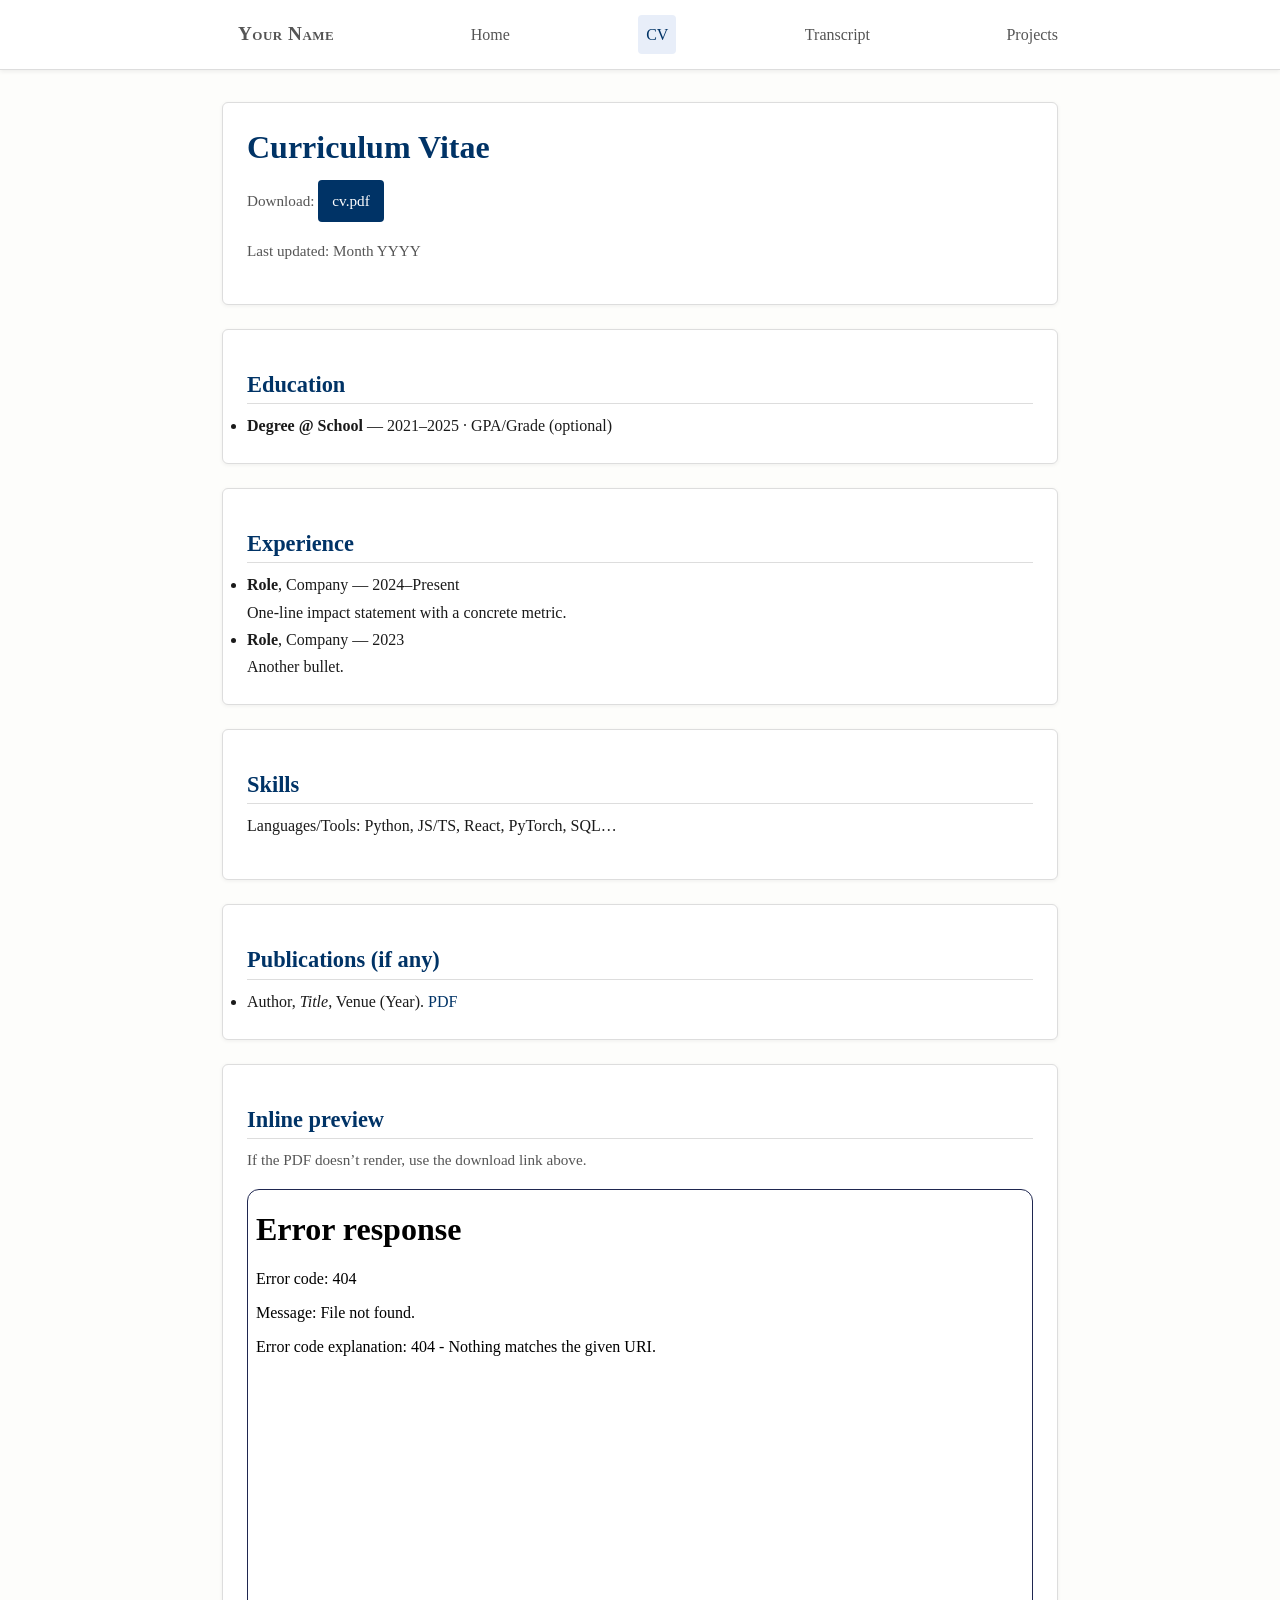
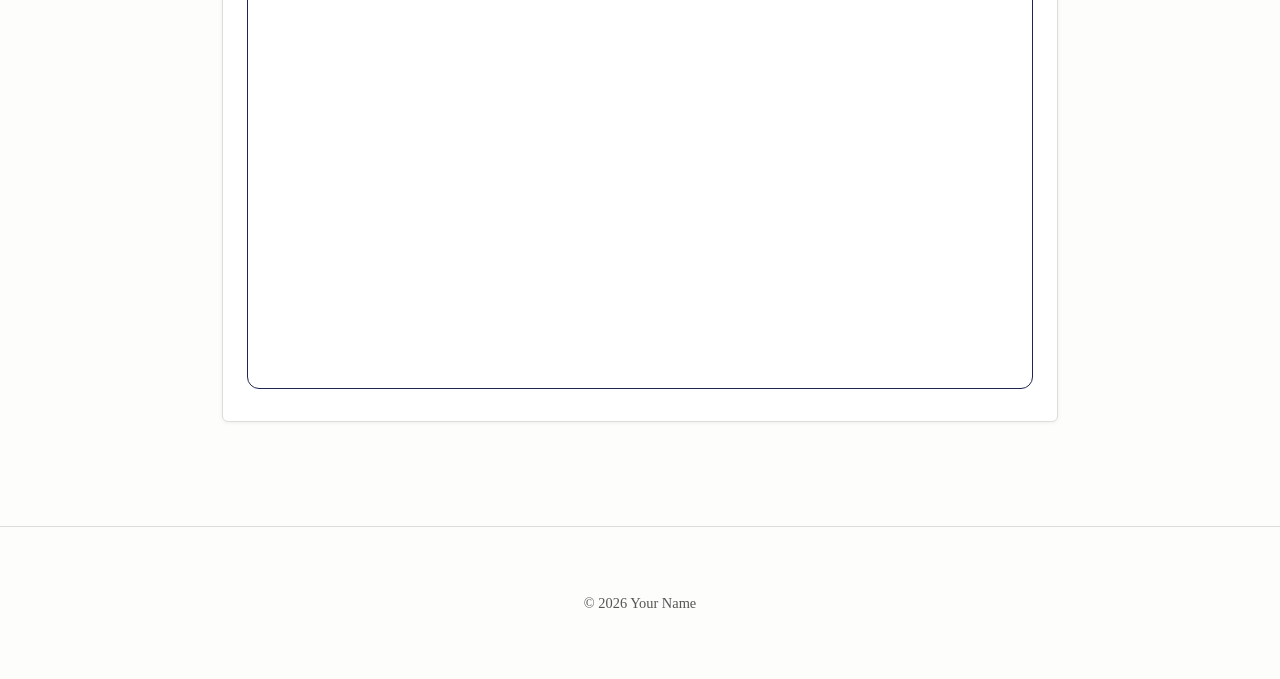
==== cv.html @ 26cc4f2d "Fixed the style." ====
<!doctype html>
<html lang="en">
<head>
  <meta charset="utf-8" />
  <meta name="viewport" content="width=device-width, initial-scale=1" />
  <title>Your Name — CV</title>
  <link rel="stylesheet" href="./assets/styles.css" />
</head>
<body>
  <!-- Shared navigation will be injected here -->
  <div id="nav"></div>
  <script>
    (async function loadNav(){
      const target = document.getElementById('nav');
      try {
        const res = await fetch('./assets/nav.html', { cache: 'no-store' });
        target.innerHTML = await res.text();
        const map = {
          "": "nav-home",
          "index.html": "nav-home",
          "cv.html": "nav-cv",
          "transcript.html": "nav-transcript",
          "projects.html": "nav-projects"
        };
        const path = location.pathname.split('/').pop();
        const id = map[path ?? ""] || "nav-cv";
        const el = document.getElementById(id);
        if (el) el.setAttribute("aria-current", "page");
      } catch(e) { console.error("Failed to load nav:", e); }
    })();
  </script>

  <main class="container">
    <div class="card">
      <h1>Curriculum Vitae</h1>
      <p class="meta">Download: <a class="btn" href="./docs/cv.pdf">cv.pdf</a></p>
      <p class="meta">Last updated: Month YYYY</p>
    </div>

    <div class="card">
      <h2>Education</h2>
      <ul class="list">
        <li><strong>Degree @ School</strong> — 2021–2025 · GPA/Grade (optional)</li>
      </ul>
    </div>

    <div class="card">
      <h2>Experience</h2>
      <ul class="list">
        <li><strong>Role</strong>, Company — 2024–Present<br/>One-line impact statement with a concrete metric.</li>
        <li><strong>Role</strong>, Company — 2023<br/>Another bullet.</li>
      </ul>
    </div>

    <div class="card">
      <h2>Skills</h2>
      <p>Languages/Tools: Python, JS/TS, React, PyTorch, SQL…</p>
    </div>

    <div class="card">
      <h2>Publications (if any)</h2>
      <ul class="list">
        <li>Author, <em>Title</em>, Venue (Year). <a href="#">PDF</a></li>
      </ul>
    </div>

    <div class="card">
      <h2>Inline preview</h2>
      <p class="meta">If the PDF doesn’t render, use the download link above.</p>
      <iframe title="CV PDF preview" src="./docs/cv.pdf" width="100%" height="800" style="border:1px solid #1f2750;border-radius:12px;"></iframe>
    </div>
  </main>

  <footer><div class="container">© <span id="y"></span> Your Name</div></footer>
  <script>document.getElementById('y').textContent = new Date().getFullYear();</script>
</body>
</html>
---- assets/styles.css ----
/* ===============================
   Academic Theme for Personal Site
   Clean, serif typography and subdued palette
   =============================== */

:root {
  --page-bg: #fdfdfb;
  --text: #1a1a1a;
  --muted: #555;
  --accent: #003366; /* Oxford blue */
  --accent-light: #e8eef9;
  --border: #ddd;
  --card-bg: #fff;
  --shadow: rgba(0, 0, 0, 0.06);
}

* {
  box-sizing: border-box;
  margin: 0;
  padding: 0;
}

html {
  scroll-behavior: smooth;
}

body {
  font-family: "Georgia", "Times New Roman", serif;
  line-height: 1.7;
  background: var(--page-bg);
  color: var(--text);
  margin: 0;
}

/* NAVIGATION */
.nav {
  background: #fff;
  border-bottom: 1px solid var(--border);
  box-shadow: 0 2px 4px var(--shadow);
  position: sticky;
  top: 0;
  z-index: 10;
}

.nav .inner {
  max-width: 900px;
  margin: auto;
  display: flex;
  align-items: center;
  justify-content: space-between;
  padding: 12px 24px;
}

.brand {
  font-weight: bold;
  font-size: 1.2rem;
  color: var(--accent);
  text-decoration: none;
  letter-spacing: 0.5px;
  font-variant: small-caps;
}

.nav a {
  color: var(--muted);
  text-decoration: none;
  margin-left: 16px;
  padding: 6px 8px;
  border-radius: 4px;
  transition: background 0.2s, color 0.2s;
}

.nav a:hover,
.nav a[aria-current="page"] {
  color: var(--accent);
  background: var(--accent-light);
}

/* CONTAINERS */
.container {
  max-width: 900px;
  margin: auto;
  padding: 2rem;
}

.hero {
  display: grid;
  grid-template-columns: 1.2fr 0.8fr;
  gap: 2rem;
  align-items: start;
}

@media (max-width: 800px) {
  .hero {
    grid-template-columns: 1fr;
  }
}

/* CARDS */
.card {
  background: var(--card-bg);
  border: 1px solid var(--border);
  border-radius: 6px;
  padding: 1.5rem;
  box-shadow: 0 1px 4px var(--shadow);
  margin-bottom: 1.5rem;
}

/* TYPOGRAPHY */
h1, h2, h3 {
  font-family: "Georgia", "Times New Roman", serif;
  color: var(--accent);
  line-height: 1.3;
}

h1 {
  font-size: 2rem;
  margin-bottom: 0.75rem;
}

h2 {
  font-size: 1.4rem;
  margin-bottom: 0.5rem;
  margin-top: 1rem;
  border-bottom: 1px solid var(--border);
  padding-bottom: 0.25rem;
}

p {
  margin-bottom: 1rem;
}

a {
  color: var(--accent);
  text-decoration: none;
}

a:hover {
  text-decoration: underline;
}

.meta {
  color: var(--muted);
  font-size: 0.95rem;
}

kbd {
  font: 0.85rem/1.4 monospace;
  background: #f5f5f5;
  border: 1px solid #ccc;
  border-radius: 4px;
  padding: 2px 4px;
}

/* GRID LAYOUTS */
.grid {
  display: grid;
  gap: 1.5rem;
}

.grid.cols-2 {
  grid-template-columns: repeat(2, 1fr);
}

.grid.cols-3 {
  grid-template-columns: repeat(3, 1fr);
}

@media (max-width: 800px) {
  .grid.cols-2,
  .grid.cols-3 {
    grid-template-columns: 1fr;
  }
}

/* IMAGE */
img.responsive {
  max-width: 100%;
  border-radius: 6px;
  border: 1px solid var(--border);
  display: block;
}

/* BUTTONS */
.btn {
  display: inline-block;
  background: var(--accent);
  color: #fff;
  padding: 8px 14px;
  border-radius: 4px;
  text-decoration: none;
  font-size: 0.95rem;
}

.btn:hover {
  background: #00264d;
}

/* FOOTER */
footer {
  text-align: center;
  color: var(--muted);
  font-size: 0.9rem;
  border-top: 1px solid var(--border);
  padding: 2rem 0;
  margin-top: 3rem;
}

/* TABLES for transcript pages */
table {
  border-collapse: collapse;
  width: 100%;
  margin-top: 1rem;
}

th, td {
  border: 1px solid var(--border);
  padding: 0.5rem 0.75rem;
  text-align: left;
}

th {
  background: var(--accent-light);
  color: var(--accent);
}

/* PRINT-FRIENDLY */
@media print {
  .nav, footer { display: none; }
  body { background: #fff; color: #000; }
  a::after { content: " (" attr(href) ")"; font-size: 0.8em; }
}
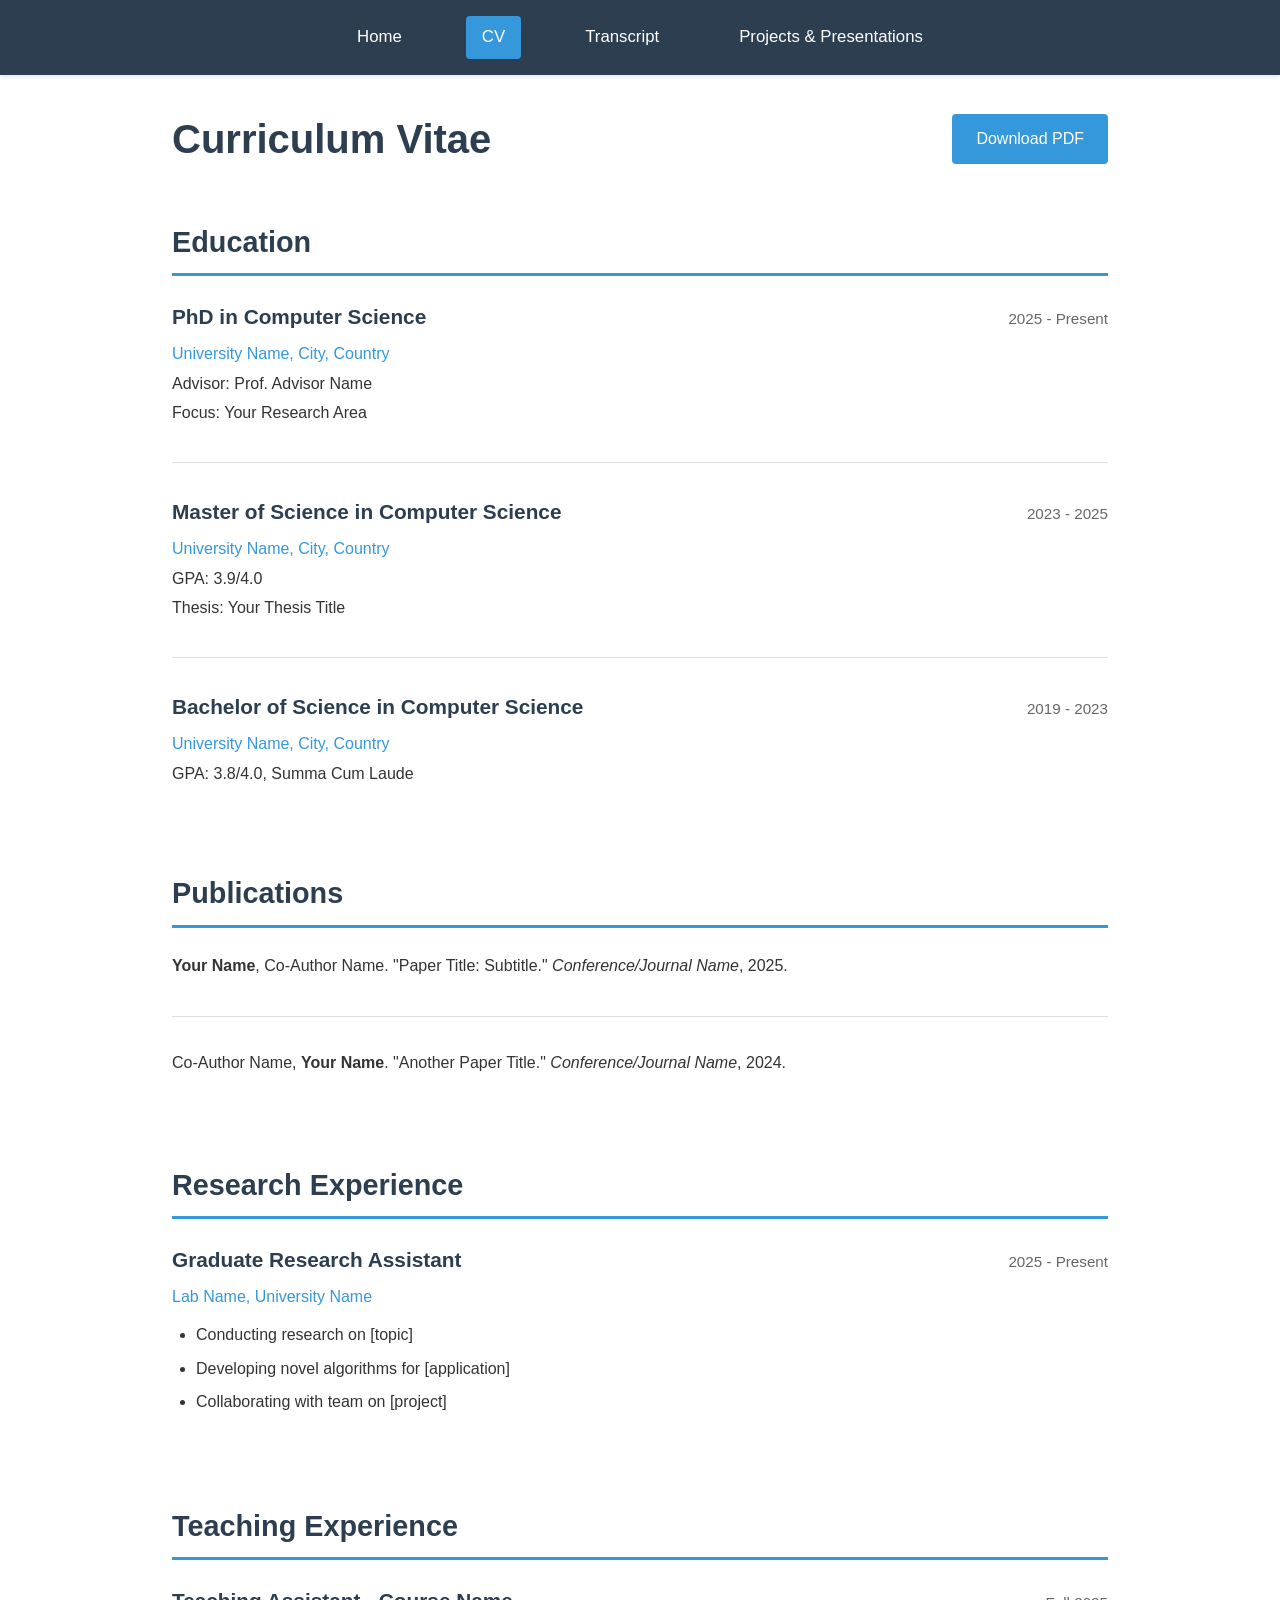
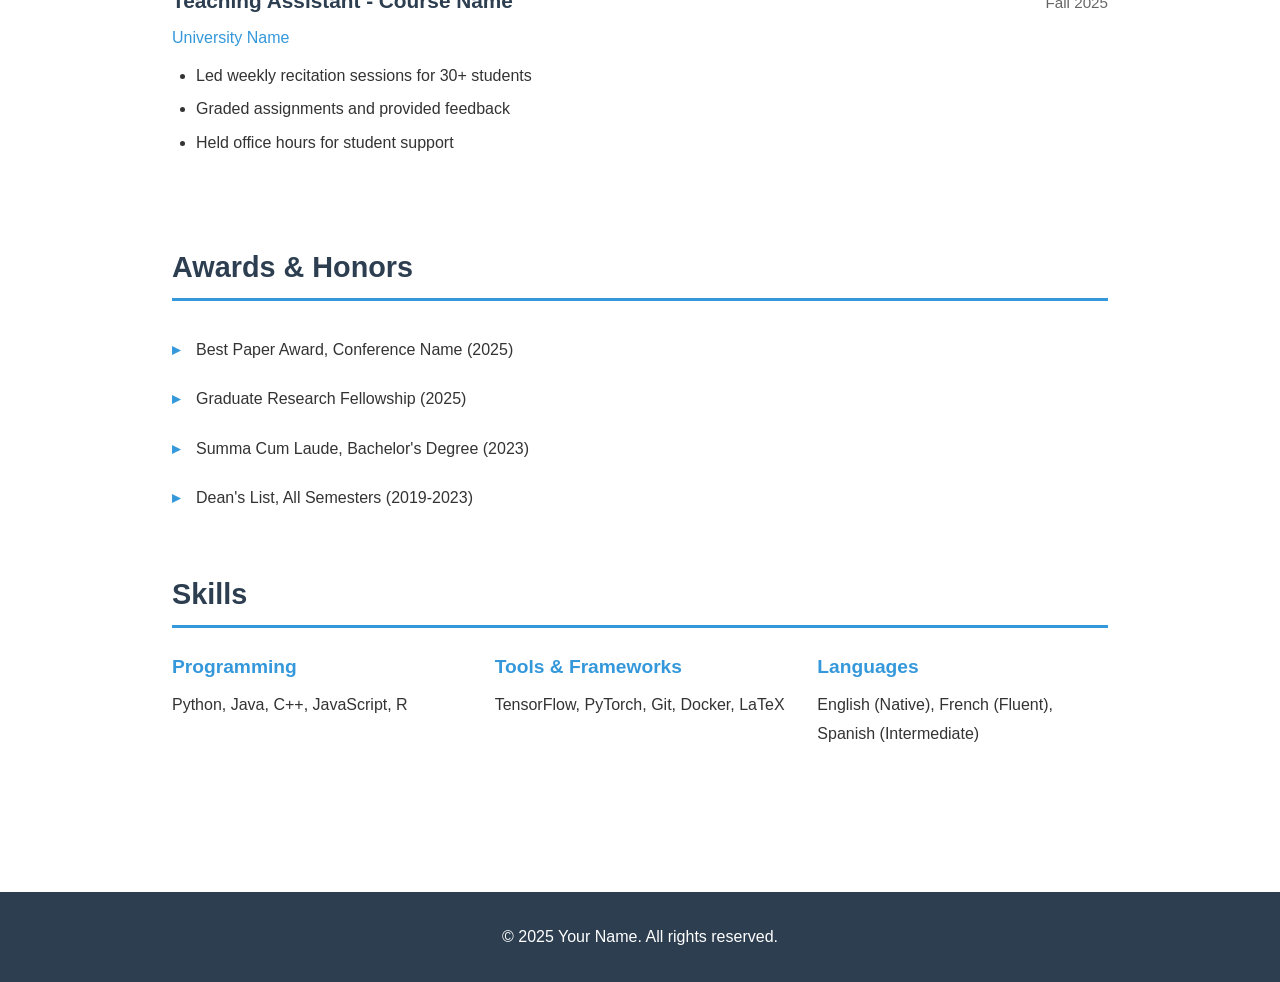
==== commit c71213ff: "Changed the project comepletely." ====
--- a/cv.html
+++ b/cv.html
@@ -1,77 +1,133 @@
-<!doctype html>
+<!DOCTYPE html>
 <html lang="en">
 <head>
-  <meta charset="utf-8" />
-  <meta name="viewport" content="width=device-width, initial-scale=1" />
-  <title>Your Name — CV</title>
-  <link rel="stylesheet" href="./assets/styles.css" />
+    <meta charset="UTF-8">
+    <meta name="viewport" content="width=device-width, initial-scale=1.0">
+    <title>CV - Your Name</title>
+    <link rel="stylesheet" href="assets/styles.css">
 </head>
 <body>
-  <!-- Shared navigation will be injected here -->
-  <div id="nav"></div>
-  <script>
-    (async function loadNav(){
-      const target = document.getElementById('nav');
-      try {
-        const res = await fetch('./assets/nav.html', { cache: 'no-store' });
-        target.innerHTML = await res.text();
-        const map = {
-          "": "nav-home",
-          "index.html": "nav-home",
-          "cv.html": "nav-cv",
-          "transcript.html": "nav-transcript",
-          "projects.html": "nav-projects"
-        };
-        const path = location.pathname.split('/').pop();
-        const id = map[path ?? ""] || "nav-cv";
-        const el = document.getElementById(id);
-        if (el) el.setAttribute("aria-current", "page");
-      } catch(e) { console.error("Failed to load nav:", e); }
-    })();
-  </script>
+    <div id="nav-placeholder"></div>
+    
+    <main class="container">
+        <div class="page-header">
+            <h1>Curriculum Vitae</h1>
+            <a href="docs/cv.pdf" class="download-btn" download>Download PDF</a>
+        </div>
 
-  <main class="container">
-    <div class="card">
-      <h1>Curriculum Vitae</h1>
-      <p class="meta">Download: <a class="btn" href="./docs/cv.pdf">cv.pdf</a></p>
-      <p class="meta">Last updated: Month YYYY</p>
-    </div>
+        <section class="cv-section">
+            <h2>Education</h2>
+            <div class="cv-item">
+                <div class="cv-header">
+                    <h3>PhD in Computer Science</h3>
+                    <span class="date">2025 - Present</span>
+                </div>
+                <p class="institution">University Name, City, Country</p>
+                <p>Advisor: Prof. Advisor Name</p>
+                <p>Focus: Your Research Area</p>
+            </div>
+            
+            <div class="cv-item">
+                <div class="cv-header">
+                    <h3>Master of Science in Computer Science</h3>
+                    <span class="date">2023 - 2025</span>
+                </div>
+                <p class="institution">University Name, City, Country</p>
+                <p>GPA: 3.9/4.0</p>
+                <p>Thesis: Your Thesis Title</p>
+            </div>
 
-    <div class="card">
-      <h2>Education</h2>
-      <ul class="list">
-        <li><strong>Degree @ School</strong> — 2021–2025 · GPA/Grade (optional)</li>
-      </ul>
-    </div>
+            <div class="cv-item">
+                <div class="cv-header">
+                    <h3>Bachelor of Science in Computer Science</h3>
+                    <span class="date">2019 - 2023</span>
+                </div>
+                <p class="institution">University Name, City, Country</p>
+                <p>GPA: 3.8/4.0, Summa Cum Laude</p>
+            </div>
+        </section>
 
-    <div class="card">
-      <h2>Experience</h2>
-      <ul class="list">
-        <li><strong>Role</strong>, Company — 2024–Present<br/>One-line impact statement with a concrete metric.</li>
-        <li><strong>Role</strong>, Company — 2023<br/>Another bullet.</li>
-      </ul>
-    </div>
+        <section class="cv-section">
+            <h2>Publications</h2>
+            <div class="cv-item">
+                <p class="publication">
+                    <strong>Your Name</strong>, Co-Author Name. "Paper Title: Subtitle." 
+                    <em>Conference/Journal Name</em>, 2025.
+                </p>
+            </div>
+            <div class="cv-item">
+                <p class="publication">
+                    Co-Author Name, <strong>Your Name</strong>. "Another Paper Title." 
+                    <em>Conference/Journal Name</em>, 2024.
+                </p>
+            </div>
+        </section>
 
-    <div class="card">
-      <h2>Skills</h2>
-      <p>Languages/Tools: Python, JS/TS, React, PyTorch, SQL…</p>
-    </div>
+        <section class="cv-section">
+            <h2>Research Experience</h2>
+            <div class="cv-item">
+                <div class="cv-header">
+                    <h3>Graduate Research Assistant</h3>
+                    <span class="date">2025 - Present</span>
+                </div>
+                <p class="institution">Lab Name, University Name</p>
+                <ul>
+                    <li>Conducting research on [topic]</li>
+                    <li>Developing novel algorithms for [application]</li>
+                    <li>Collaborating with team on [project]</li>
+                </ul>
+            </div>
+        </section>
 
-    <div class="card">
-      <h2>Publications (if any)</h2>
-      <ul class="list">
-        <li>Author, <em>Title</em>, Venue (Year). <a href="#">PDF</a></li>
-      </ul>
-    </div>
+        <section class="cv-section">
+            <h2>Teaching Experience</h2>
+            <div class="cv-item">
+                <div class="cv-header">
+                    <h3>Teaching Assistant - Course Name</h3>
+                    <span class="date">Fall 2025</span>
+                </div>
+                <p class="institution">University Name</p>
+                <ul>
+                    <li>Led weekly recitation sessions for 30+ students</li>
+                    <li>Graded assignments and provided feedback</li>
+                    <li>Held office hours for student support</li>
+                </ul>
+            </div>
+        </section>
 
-    <div class="card">
-      <h2>Inline preview</h2>
-      <p class="meta">If the PDF doesn’t render, use the download link above.</p>
-      <iframe title="CV PDF preview" src="./docs/cv.pdf" width="100%" height="800" style="border:1px solid #1f2750;border-radius:12px;"></iframe>
-    </div>
-  </main>
+        <section class="cv-section">
+            <h2>Awards & Honors</h2>
+            <ul class="cv-list">
+                <li>Best Paper Award, Conference Name (2025)</li>
+                <li>Graduate Research Fellowship (2025)</li>
+                <li>Summa Cum Laude, Bachelor's Degree (2023)</li>
+                <li>Dean's List, All Semesters (2019-2023)</li>
+            </ul>
+        </section>
 
-  <footer><div class="container">© <span id="y"></span> Your Name</div></footer>
-  <script>document.getElementById('y').textContent = new Date().getFullYear();</script>
+        <section class="cv-section">
+            <h2>Skills</h2>
+            <div class="skills-grid">
+                <div>
+                    <h3>Programming</h3>
+                    <p>Python, Java, C++, JavaScript, R</p>
+                </div>
+                <div>
+                    <h3>Tools & Frameworks</h3>
+                    <p>TensorFlow, PyTorch, Git, Docker, LaTeX</p>
+                </div>
+                <div>
+                    <h3>Languages</h3>
+                    <p>English (Native), French (Fluent), Spanish (Intermediate)</p>
+                </div>
+            </div>
+        </section>
+    </main>
+
+    <footer>
+        <p>&copy; 2025 Your Name. All rights reserved.</p>
+    </footer>
+
+    <script src="assets/nav.js"></script>
 </body>
-</html>
+</html>
--- a/assets/styles.css
+++ b/assets/styles.css
@@ -1,231 +1,562 @@
-/* ===============================
-   Academic Theme for Personal Site
-   Clean, serif typography and subdued palette
-   =============================== */
+/* Reset and Base Styles */
+* {
+    margin: 0;
+    padding: 0;
+    box-sizing: border-box;
+}
 
 :root {
-  --page-bg: #fdfdfb;
-  --text: #1a1a1a;
-  --muted: #555;
-  --accent: #003366; /* Oxford blue */
-  --accent-light: #e8eef9;
-  --border: #ddd;
-  --card-bg: #fff;
-  --shadow: rgba(0, 0, 0, 0.06);
-}
-
-* {
-  box-sizing: border-box;
-  margin: 0;
-  padding: 0;
-}
-
-html {
-  scroll-behavior: smooth;
+    --primary-color: #2c3e50;
+    --secondary-color: #3498db;
+    --accent-color: #e74c3c;
+    --text-color: #333;
+    --light-gray: #f8f9fa;
+    --border-color: #ddd;
+    --shadow: 0 2px 4px rgba(0, 0, 0, 0.1);
 }
 
 body {
-  font-family: "Georgia", "Times New Roman", serif;
-  line-height: 1.7;
-  background: var(--page-bg);
-  color: var(--text);
-  margin: 0;
-}
-
-/* NAVIGATION */
-.nav {
-  background: #fff;
-  border-bottom: 1px solid var(--border);
-  box-shadow: 0 2px 4px var(--shadow);
-  position: sticky;
-  top: 0;
-  z-index: 10;
-}
-
-.nav .inner {
-  max-width: 900px;
-  margin: auto;
-  display: flex;
-  align-items: center;
-  justify-content: space-between;
-  padding: 12px 24px;
-}
-
-.brand {
-  font-weight: bold;
-  font-size: 1.2rem;
-  color: var(--accent);
-  text-decoration: none;
-  letter-spacing: 0.5px;
-  font-variant: small-caps;
-}
-
-.nav a {
-  color: var(--muted);
-  text-decoration: none;
-  margin-left: 16px;
-  padding: 6px 8px;
-  border-radius: 4px;
-  transition: background 0.2s, color 0.2s;
-}
-
-.nav a:hover,
-.nav a[aria-current="page"] {
-  color: var(--accent);
-  background: var(--accent-light);
-}
-
-/* CONTAINERS */
+    font-family: 'Segoe UI', Tahoma, Geneva, Verdana, sans-serif;
+    line-height: 1.6;
+    color: var(--text-color);
+    background-color: #fff;
+}
+
+/* Navigation */
+nav {
+    background-color: var(--primary-color);
+    padding: 1rem 0;
+    box-shadow: var(--shadow);
+    position: sticky;
+    top: 0;
+    z-index: 1000;
+}
+
+nav ul {
+    list-style: none;
+    display: flex;
+    justify-content: center;
+    flex-wrap: wrap;
+    max-width: 1200px;
+    margin: 0 auto;
+    padding: 0 2rem;
+}
+
+nav ul li {
+    margin: 0 1.5rem;
+}
+
+nav ul li a {
+    color: white;
+    text-decoration: none;
+    font-weight: 500;
+    font-size: 1.05rem;
+    padding: 0.5rem 1rem;
+    display: block;
+    transition: background-color 0.3s, color 0.3s;
+    border-radius: 4px;
+}
+
+nav ul li a:hover,
+nav ul li a.active {
+    background-color: var(--secondary-color);
+}
+
+/* Container */
 .container {
-  max-width: 900px;
-  margin: auto;
-  padding: 2rem;
-}
-
+    max-width: 1000px;
+    margin: 0 auto;
+    padding: 2rem;
+}
+
+/* Homepage Styles */
 .hero {
-  display: grid;
-  grid-template-columns: 1.2fr 0.8fr;
-  gap: 2rem;
-  align-items: start;
-}
-
-@media (max-width: 800px) {
-  .hero {
-    grid-template-columns: 1fr;
-  }
-}
-
-/* CARDS */
-.card {
-  background: var(--card-bg);
-  border: 1px solid var(--border);
-  border-radius: 6px;
-  padding: 1.5rem;
-  box-shadow: 0 1px 4px var(--shadow);
-  margin-bottom: 1.5rem;
-}
-
-/* TYPOGRAPHY */
-h1, h2, h3 {
-  font-family: "Georgia", "Times New Roman", serif;
-  color: var(--accent);
-  line-height: 1.3;
-}
-
-h1 {
-  font-size: 2rem;
-  margin-bottom: 0.75rem;
-}
-
-h2 {
-  font-size: 1.4rem;
-  margin-bottom: 0.5rem;
-  margin-top: 1rem;
-  border-bottom: 1px solid var(--border);
-  padding-bottom: 0.25rem;
-}
-
-p {
-  margin-bottom: 1rem;
-}
-
-a {
-  color: var(--accent);
-  text-decoration: none;
-}
-
-a:hover {
-  text-decoration: underline;
-}
-
-.meta {
-  color: var(--muted);
-  font-size: 0.95rem;
-}
-
-kbd {
-  font: 0.85rem/1.4 monospace;
-  background: #f5f5f5;
-  border: 1px solid #ccc;
-  border-radius: 4px;
-  padding: 2px 4px;
-}
-
-/* GRID LAYOUTS */
-.grid {
-  display: grid;
-  gap: 1.5rem;
-}
-
-.grid.cols-2 {
-  grid-template-columns: repeat(2, 1fr);
-}
-
-.grid.cols-3 {
-  grid-template-columns: repeat(3, 1fr);
-}
-
-@media (max-width: 800px) {
-  .grid.cols-2,
-  .grid.cols-3 {
-    grid-template-columns: 1fr;
-  }
-}
-
-/* IMAGE */
-img.responsive {
-  max-width: 100%;
-  border-radius: 6px;
-  border: 1px solid var(--border);
-  display: block;
-}
-
-/* BUTTONS */
-.btn {
-  display: inline-block;
-  background: var(--accent);
-  color: #fff;
-  padding: 8px 14px;
-  border-radius: 4px;
-  text-decoration: none;
-  font-size: 0.95rem;
-}
-
-.btn:hover {
-  background: #00264d;
-}
-
-/* FOOTER */
+    margin: 2rem 0 3rem 0;
+}
+
+.profile-section {
+    display: flex;
+    gap: 3rem;
+    align-items: center;
+    flex-wrap: wrap;
+}
+
+.profile-photo {
+    width: 250px;
+    height: 250px;
+    border-radius: 50%;
+    object-fit: cover;
+    box-shadow: 0 4px 8px rgba(0, 0, 0, 0.15);
+}
+
+.intro h1 {
+    color: var(--primary-color);
+    font-size: 2.5rem;
+    margin-bottom: 0.5rem;
+}
+
+.title {
+    font-size: 1.3rem;
+    color: var(--secondary-color);
+    margin-bottom: 0.25rem;
+}
+
+.affiliation {
+    font-size: 1.1rem;
+    color: #666;
+    margin-bottom: 1rem;
+}
+
+.contact {
+    margin-top: 1rem;
+}
+
+.contact p {
+    margin: 0.5rem 0;
+}
+
+.contact a {
+    color: var(--secondary-color);
+    text-decoration: none;
+    font-weight: 500;
+    transition: color 0.3s;
+}
+
+.contact a:hover {
+    color: var(--accent-color);
+    text-decoration: underline;
+}
+
+/* Sections */
+section {
+    margin: 3rem 0;
+}
+
+section h2 {
+    color: var(--primary-color);
+    font-size: 1.8rem;
+    margin-bottom: 1rem;
+    padding-bottom: 0.5rem;
+    border-bottom: 3px solid var(--secondary-color);
+}
+
+.about p,
+.research-interests ul,
+.news-list {
+    font-size: 1.05rem;
+    line-height: 1.8;
+}
+
+.about p {
+    margin-bottom: 1rem;
+}
+
+.research-interests ul {
+    list-style: none;
+    display: grid;
+    grid-template-columns: repeat(auto-fit, minmax(250px, 1fr));
+    gap: 1rem;
+    margin-top: 1rem;
+}
+
+.research-interests ul li {
+    padding: 1rem;
+    background-color: var(--light-gray);
+    border-left: 4px solid var(--secondary-color);
+    border-radius: 4px;
+}
+
+.news-list {
+    list-style: none;
+}
+
+.news-list li {
+    padding: 0.75rem 0;
+    border-bottom: 1px solid var(--border-color);
+}
+
+.news-list li:last-child {
+    border-bottom: none;
+}
+
+/* CV Page Styles */
+.page-header {
+    display: flex;
+    justify-content: space-between;
+    align-items: center;
+    margin-bottom: 2rem;
+    flex-wrap: wrap;
+    gap: 1rem;
+}
+
+.page-header h1 {
+    color: var(--primary-color);
+    font-size: 2.5rem;
+}
+
+.download-btn {
+    display: inline-block;
+    padding: 0.75rem 1.5rem;
+    background-color: var(--secondary-color);
+    color: white;
+    text-decoration: none;
+    border-radius: 4px;
+    font-weight: 500;
+    transition: background-color 0.3s;
+}
+
+.download-btn:hover {
+    background-color: var(--primary-color);
+}
+
+.cv-section {
+    margin: 3rem 0;
+}
+
+.cv-section h2 {
+    color: var(--primary-color);
+    font-size: 1.8rem;
+    margin-bottom: 1.5rem;
+    padding-bottom: 0.5rem;
+    border-bottom: 3px solid var(--secondary-color);
+}
+
+.cv-item {
+    margin-bottom: 2rem;
+    padding-bottom: 2rem;
+    border-bottom: 1px solid var(--border-color);
+}
+
+.cv-item:last-child {
+    border-bottom: none;
+}
+
+.cv-header {
+    display: flex;
+    justify-content: space-between;
+    align-items: baseline;
+    margin-bottom: 0.5rem;
+    flex-wrap: wrap;
+    gap: 0.5rem;
+}
+
+.cv-item h3 {
+    color: var(--primary-color);
+    font-size: 1.3rem;
+}
+
+.date {
+    color: #666;
+    font-weight: 500;
+    font-size: 0.95rem;
+}
+
+.institution {
+    color: var(--secondary-color);
+    font-weight: 500;
+    margin-bottom: 0.5rem;
+}
+
+.cv-item p {
+    margin: 0.25rem 0;
+}
+
+.cv-item ul {
+    margin: 0.75rem 0 0 1.5rem;
+}
+
+.cv-item li {
+    margin: 0.5rem 0;
+}
+
+.publication {
+    line-height: 1.8;
+}
+
+.cv-list {
+    list-style: none;
+}
+
+.cv-list li {
+    padding: 0.75rem 0;
+    padding-left: 1.5rem;
+    position: relative;
+}
+
+.cv-list li::before {
+    content: "▸";
+    position: absolute;
+    left: 0;
+    color: var(--secondary-color);
+    font-weight: bold;
+}
+
+.skills-grid {
+    display: grid;
+    grid-template-columns: repeat(auto-fit, minmax(250px, 1fr));
+    gap: 2rem;
+    margin-top: 1.5rem;
+}
+
+.skills-grid h3 {
+    color: var(--secondary-color);
+    font-size: 1.2rem;
+    margin-bottom: 0.5rem;
+}
+
+.skills-grid p {
+    line-height: 1.8;
+}
+
+/* Transcript Page Styles */
+.transcript-section {
+    margin: 3rem 0;
+}
+
+.transcript-section h2 {
+    color: var(--primary-color);
+    font-size: 1.8rem;
+    margin-bottom: 1rem;
+    padding-bottom: 0.5rem;
+    border-bottom: 3px solid var(--secondary-color);
+}
+
+.degree-info {
+    font-size: 1.1rem;
+    color: #666;
+    margin-bottom: 2rem;
+    padding: 1rem;
+    background-color: var(--light-gray);
+    border-radius: 4px;
+}
+
+.semester {
+    margin: 2rem 0;
+}
+
+.semester h3 {
+    color: var(--primary-color);
+    font-size: 1.3rem;
+    margin-bottom: 1rem;
+}
+
+.transcript-table {
+    width: 100%;
+    border-collapse: collapse;
+    margin: 1rem 0;
+    box-shadow: var(--shadow);
+    background-color: white;
+}
+
+.transcript-table thead {
+    background-color: var(--primary-color);
+    color: white;
+}
+
+.transcript-table th,
+.transcript-table td {
+    padding: 1rem;
+    text-align: left;
+    border-bottom: 1px solid var(--border-color);
+}
+
+.transcript-table th {
+    font-weight: 600;
+}
+
+.transcript-table tbody tr:hover {
+    background-color: var(--light-gray);
+}
+
+.semester-gpa {
+    margin-top: 0.5rem;
+    text-align: right;
+    color: var(--secondary-color);
+}
+
+.note {
+    color: #666;
+    font-size: 0.95rem;
+    margin-top: 0.5rem;
+}
+
+/* Projects Page Styles */
+.projects-section,
+.presentations-section,
+.collaborations-section {
+    margin: 3rem 0;
+}
+
+.projects-section h2,
+.presentations-section h2,
+.collaborations-section h2 {
+    color: var(--primary-color);
+    font-size: 1.8rem;
+    margin-bottom: 1.5rem;
+    padding-bottom: 0.5rem;
+    border-bottom: 3px solid var(--secondary-color);
+}
+
+.project-card,
+.presentation-card {
+    background-color: white;
+    border: 1px solid var(--border-color);
+    border-radius: 8px;
+    padding: 2rem;
+    margin-bottom: 2rem;
+    box-shadow: var(--shadow);
+    transition: box-shadow 0.3s, transform 0.3s;
+}
+
+.project-card:hover,
+.presentation-card:hover {
+    box-shadow: 0 4px 12px rgba(0, 0, 0, 0.15);
+    transform: translateY(-2px);
+}
+
+.project-card h3,
+.presentation-card h3 {
+    color: var(--primary-color);
+    font-size: 1.4rem;
+    margin-bottom: 0.75rem;
+}
+
+.project-meta,
+.presentation-meta {
+    color: #666;
+    font-size: 0.95rem;
+    margin-bottom: 1rem;
+}
+
+.project-description,
+.presentation-description {
+    line-height: 1.8;
+    margin-bottom: 1.5rem;
+}
+
+.project-tags {
+    display: flex;
+    flex-wrap: wrap;
+    gap: 0.5rem;
+    margin-bottom: 1rem;
+}
+
+.tag {
+    display: inline-block;
+    padding: 0.4rem 0.8rem;
+    background-color: var(--light-gray);
+    color: var(--primary-color);
+    border-radius: 20px;
+    font-size: 0.85rem;
+    font-weight: 500;
+}
+
+.project-links,
+.presentation-links {
+    display: flex;
+    gap: 1rem;
+    flex-wrap: wrap;
+}
+
+.project-links a,
+.presentation-links a {
+    color: var(--secondary-color);
+    text-decoration: none;
+    font-weight: 500;
+    padding: 0.5rem 1rem;
+    border: 2px solid var(--secondary-color);
+    border-radius: 4px;
+    transition: background-color 0.3s, color 0.3s;
+}
+
+.project-links a:hover,
+.presentation-links a:hover {
+    background-color: var(--secondary-color);
+    color: white;
+}
+
+.collaborations-section p {
+    font-size: 1.05rem;
+    line-height: 1.8;
+}
+
+/* Footer */
 footer {
-  text-align: center;
-  color: var(--muted);
-  font-size: 0.9rem;
-  border-top: 1px solid var(--border);
-  padding: 2rem 0;
-  margin-top: 3rem;
-}
-
-/* TABLES for transcript pages */
-table {
-  border-collapse: collapse;
-  width: 100%;
-  margin-top: 1rem;
-}
-
-th, td {
-  border: 1px solid var(--border);
-  padding: 0.5rem 0.75rem;
-  text-align: left;
-}
-
-th {
-  background: var(--accent-light);
-  color: var(--accent);
-}
-
-/* PRINT-FRIENDLY */
-@media print {
-  .nav, footer { display: none; }
-  body { background: #fff; color: #000; }
-  a::after { content: " (" attr(href) ")"; font-size: 0.8em; }
-}
+    background-color: var(--primary-color);
+    color: white;
+    text-align: center;
+    padding: 2rem;
+    margin-top: 4rem;
+}
+
+/* Responsive Design */
+@media (max-width: 768px) {
+    .container {
+        padding: 1rem;
+    }
+
+    .profile-section {
+        flex-direction: column;
+        text-align: center;
+        gap: 2rem;
+    }
+
+    .profile-photo {
+        width: 200px;
+        height: 200px;
+    }
+
+    .intro h1 {
+        font-size: 2rem;
+    }
+
+    nav ul {
+        flex-direction: column;
+        align-items: center;
+    }
+
+    nav ul li {
+        margin: 0.5rem 0;
+    }
+
+    .page-header {
+        flex-direction: column;
+        align-items: flex-start;
+    }
+
+    .transcript-table {
+        font-size: 0.9rem;
+    }
+
+    .transcript-table th,
+    .transcript-table td {
+        padding: 0.75rem 0.5rem;
+    }
+
+    .skills-grid {
+        grid-template-columns: 1fr;
+    }
+}
+
+@media (max-width: 480px) {
+    .intro h1 {
+        font-size: 1.75rem;
+    }
+
+    .title {
+        font-size: 1.1rem;
+    }
+
+    section h2 {
+        font-size: 1.5rem;
+    }
+
+    .transcript-table {
+        font-size: 0.8rem;
+    }
+
+    .transcript-table th,
+    .transcript-table td {
+        padding: 0.5rem 0.25rem;
+    }
+}
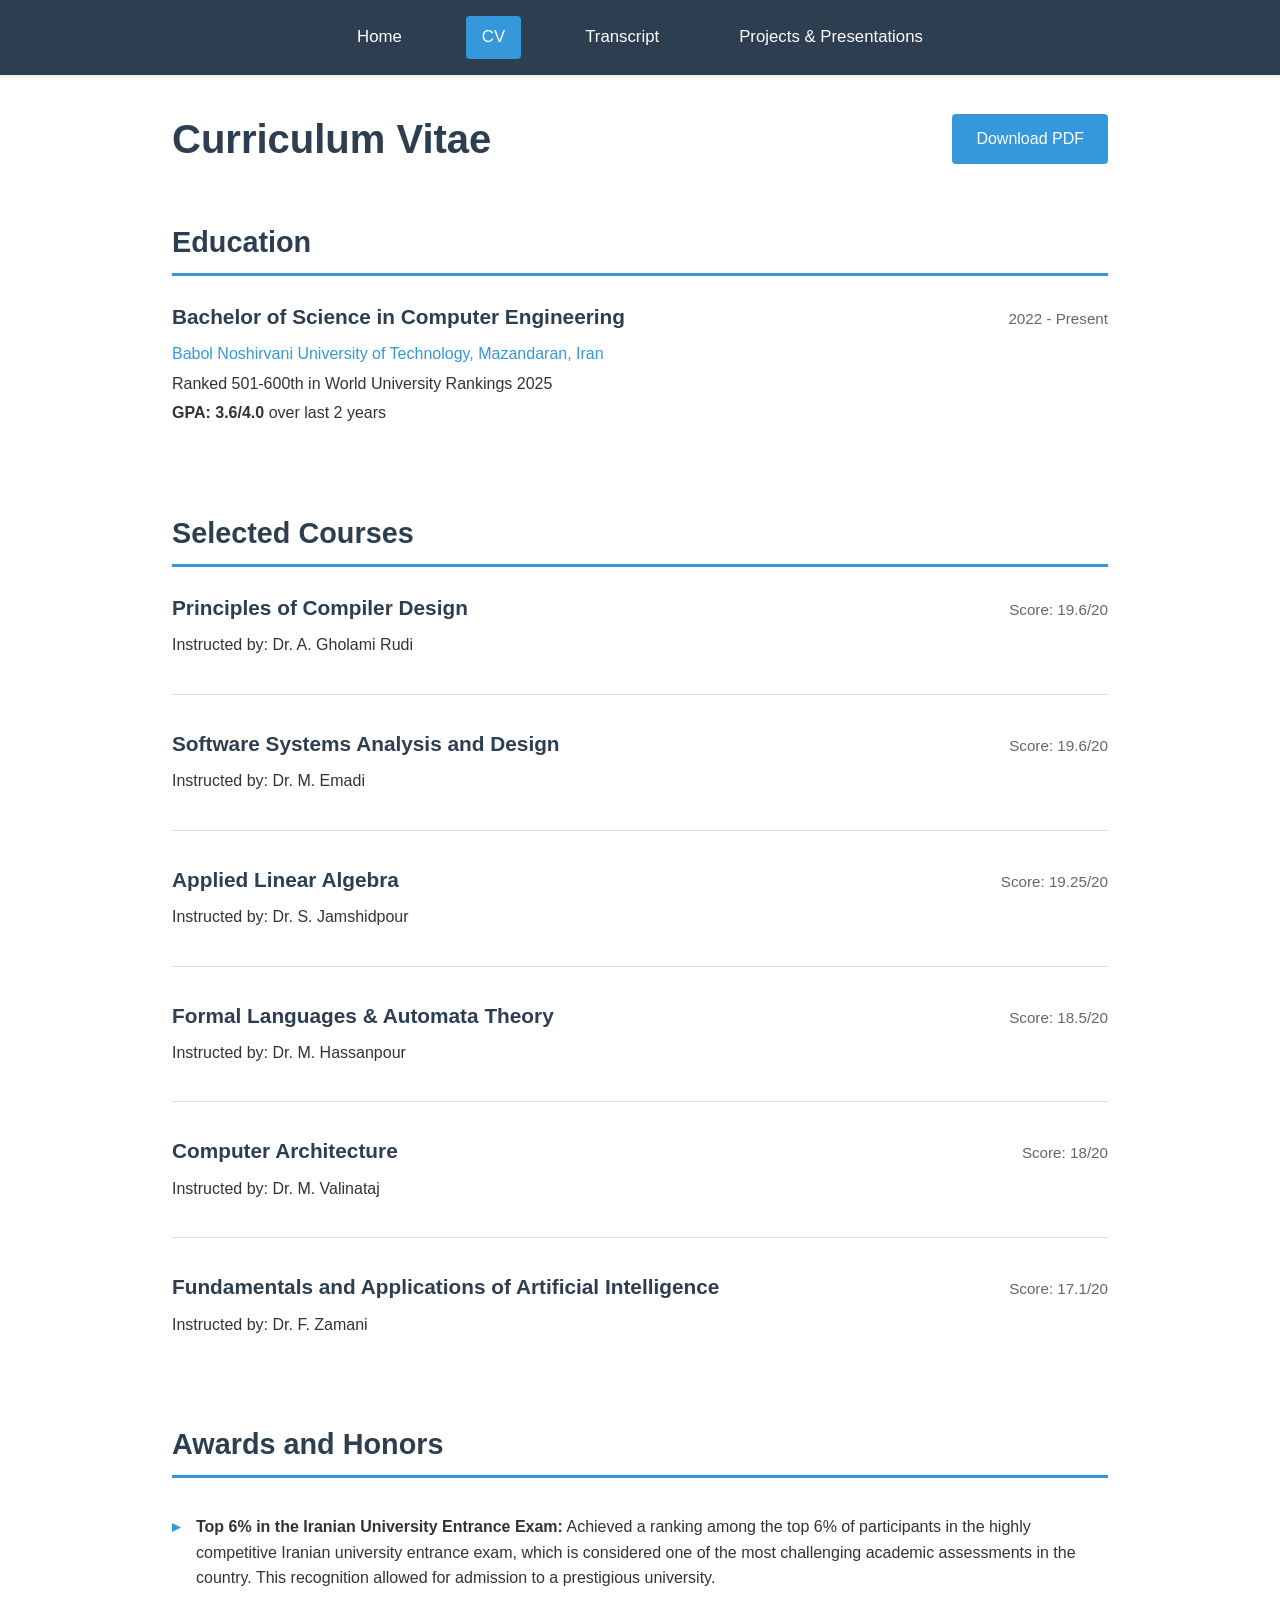
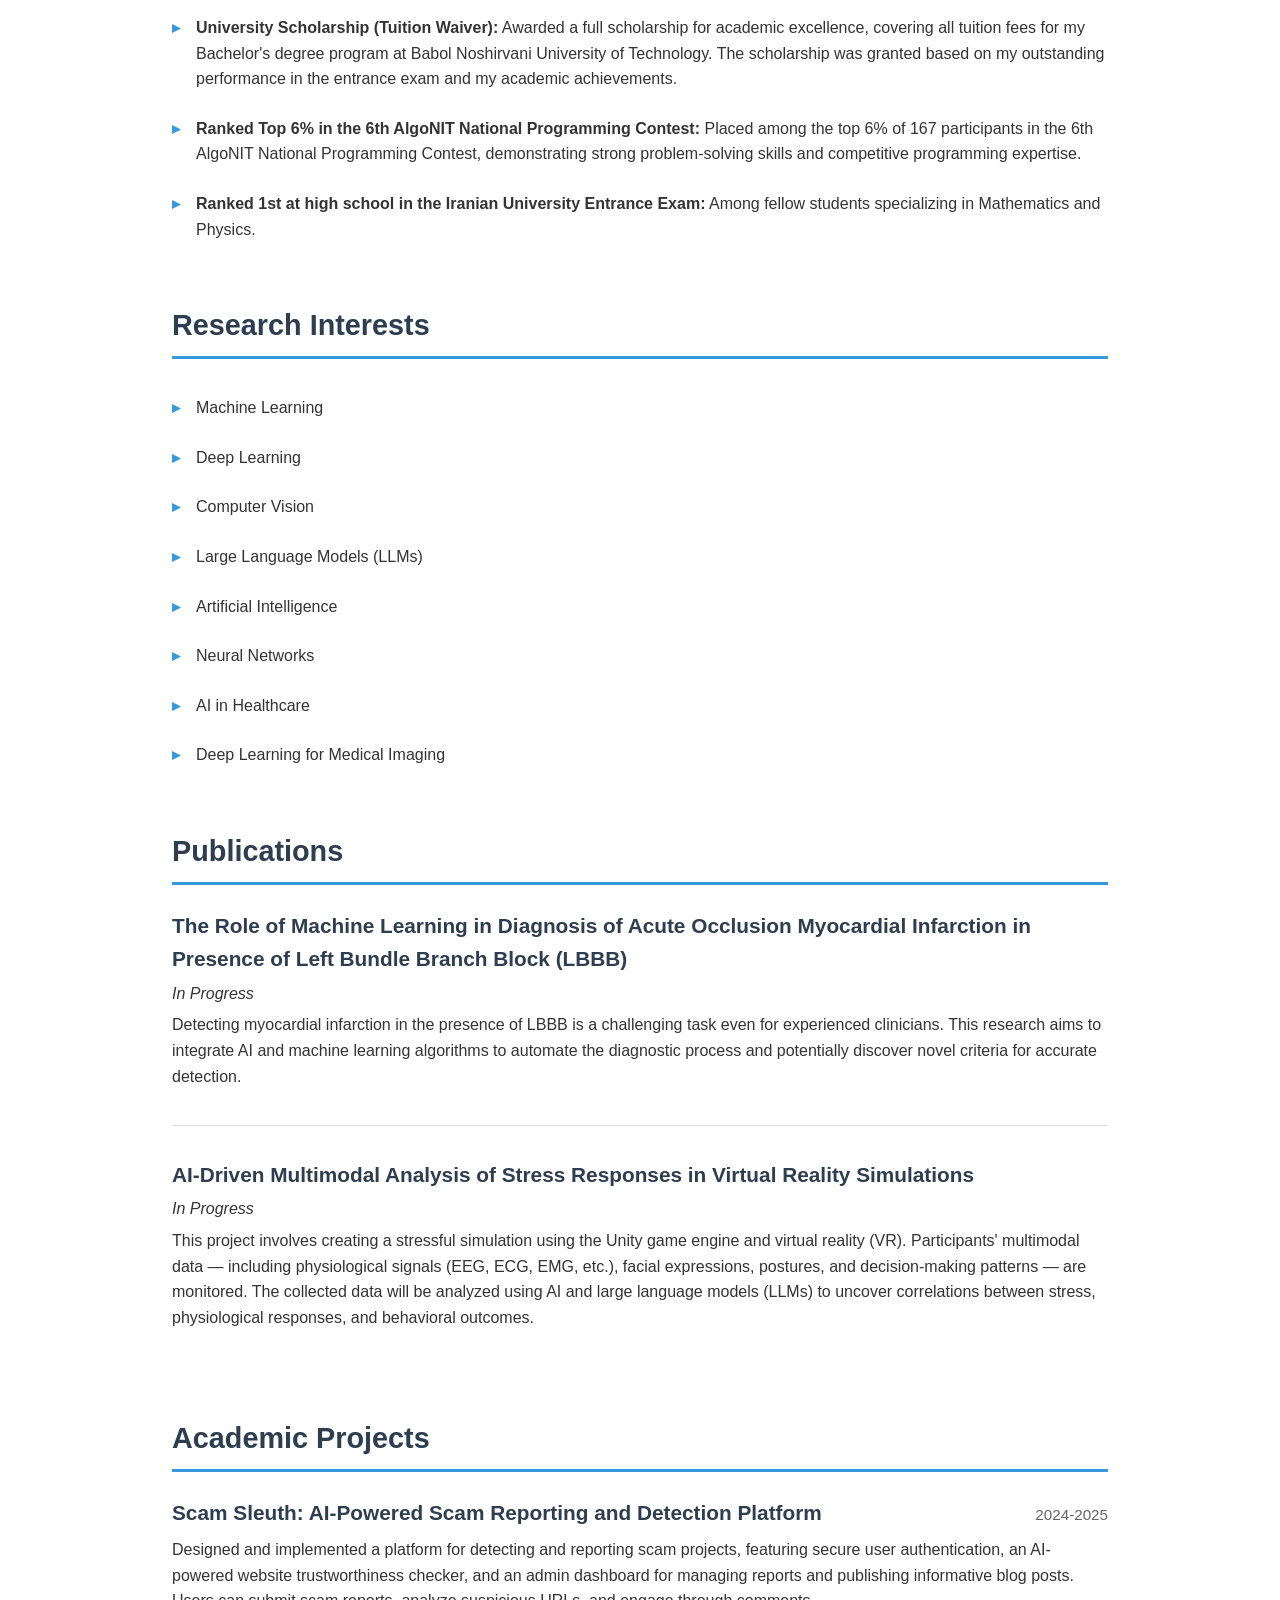
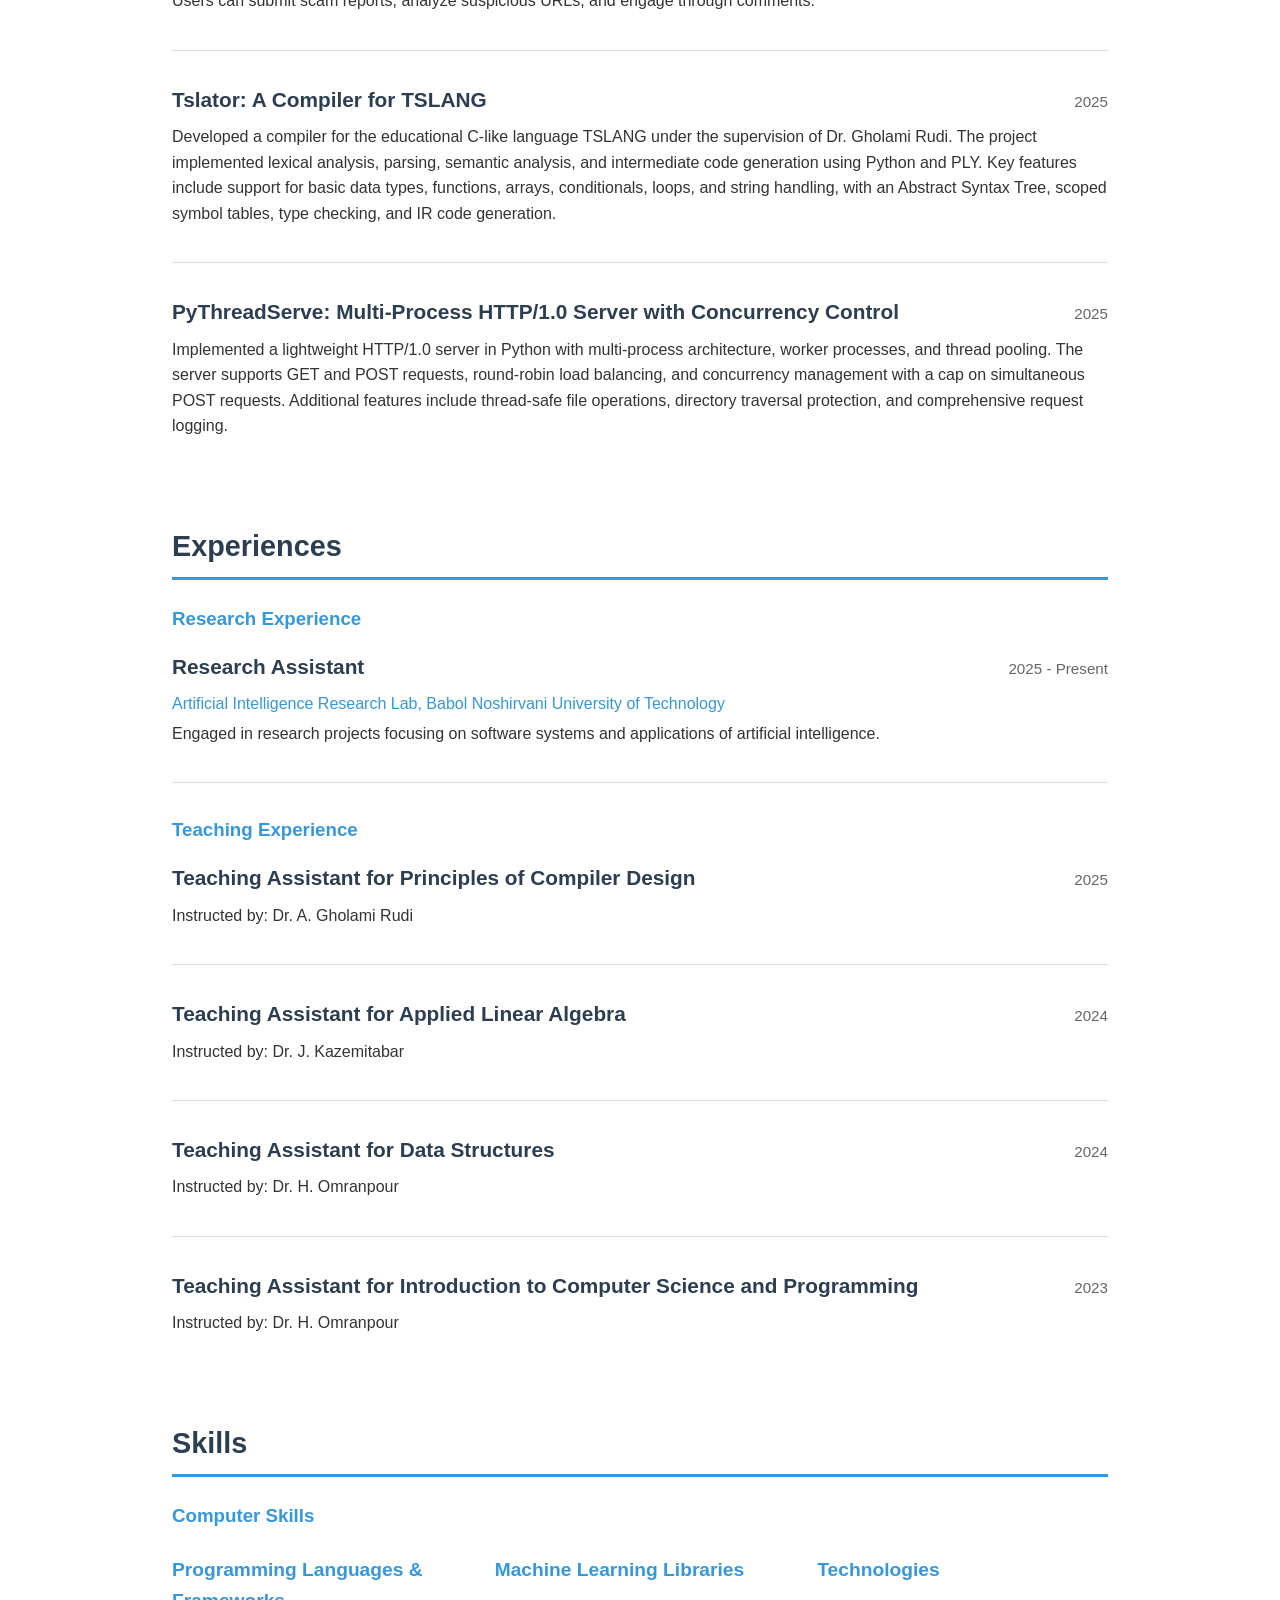
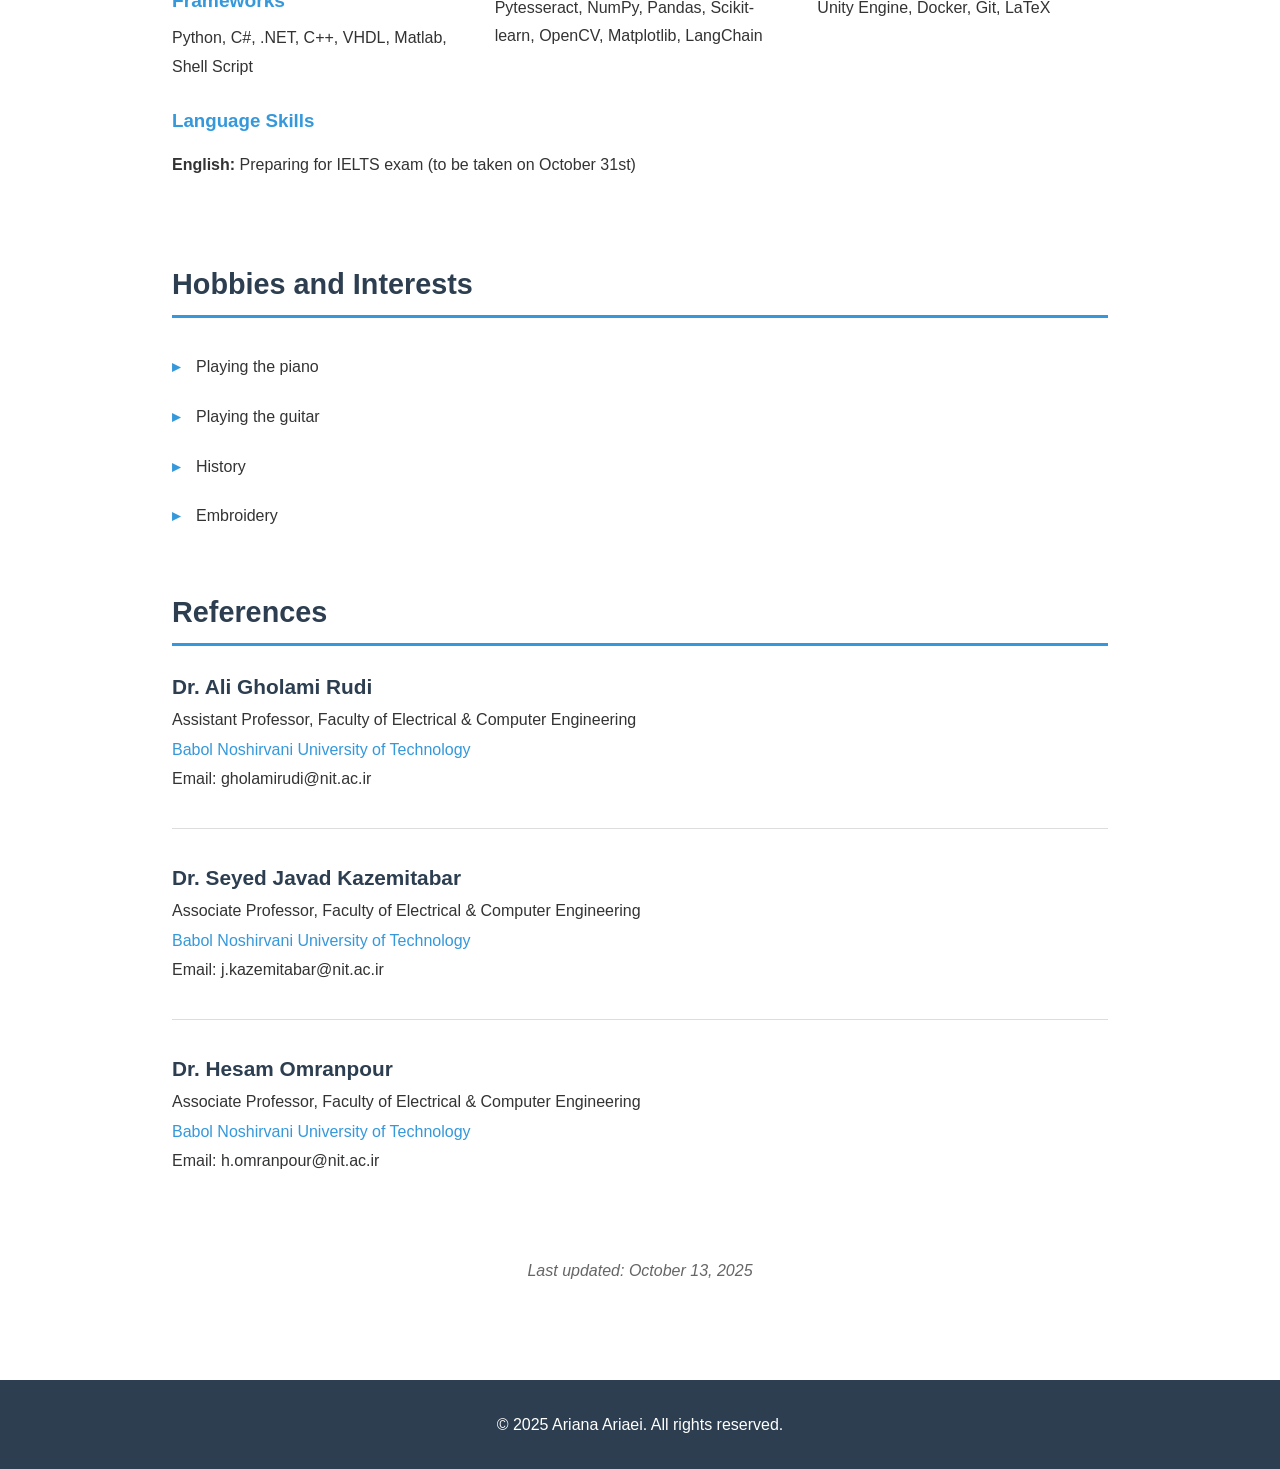
==== commit ef95dbed: "Fixed file opening bug." ====
--- a/cv.html
+++ b/cv.html
@@ -3,7 +3,7 @@
 <head>
     <meta charset="UTF-8">
     <meta name="viewport" content="width=device-width, initial-scale=1.0">
-    <title>CV - Your Name</title>
+    <title>CV - Ariana Ariaei</title>
     <link rel="stylesheet" href="assets/styles.css">
 </head>
 <body>
@@ -12,120 +12,255 @@
     <main class="container">
         <div class="page-header">
             <h1>Curriculum Vitae</h1>
-            <a href="docs/cv.pdf" class="download-btn" download>Download PDF</a>
+            <a href="docs/Ariana_Ariaei_CV.pdf" class="download-btn" download>Download PDF</a>
         </div>
 
         <section class="cv-section">
             <h2>Education</h2>
             <div class="cv-item">
                 <div class="cv-header">
-                    <h3>PhD in Computer Science</h3>
+                    <h3>Bachelor of Science in Computer Engineering</h3>
+                    <span class="date">2022 - Present</span>
+                </div>
+                <p class="institution">Babol Noshirvani University of Technology, Mazandaran, Iran</p>
+                <p>Ranked 501-600th in World University Rankings 2025</p>
+                <p><strong>GPA: 3.6/4.0</strong> over last 2 years</p>
+            </div>
+        </section>
+
+        <section class="cv-section">
+            <h2>Selected Courses</h2>
+            <div class="cv-item">
+                <div class="cv-header">
+                    <h3>Principles of Compiler Design</h3>
+                    <span class="date">Score: 19.6/20</span>
+                </div>
+                <p>Instructed by: Dr. A. Gholami Rudi</p>
+            </div>
+
+            <div class="cv-item">
+                <div class="cv-header">
+                    <h3>Software Systems Analysis and Design</h3>
+                    <span class="date">Score: 19.6/20</span>
+                </div>
+                <p>Instructed by: Dr. M. Emadi</p>
+            </div>
+
+            <div class="cv-item">
+                <div class="cv-header">
+                    <h3>Applied Linear Algebra</h3>
+                    <span class="date">Score: 19.25/20</span>
+                </div>
+                <p>Instructed by: Dr. S. Jamshidpour</p>
+            </div>
+
+            <div class="cv-item">
+                <div class="cv-header">
+                    <h3>Formal Languages & Automata Theory</h3>
+                    <span class="date">Score: 18.5/20</span>
+                </div>
+                <p>Instructed by: Dr. M. Hassanpour</p>
+            </div>
+
+            <div class="cv-item">
+                <div class="cv-header">
+                    <h3>Computer Architecture</h3>
+                    <span class="date">Score: 18/20</span>
+                </div>
+                <p>Instructed by: Dr. M. Valinataj</p>
+            </div>
+
+            <div class="cv-item">
+                <div class="cv-header">
+                    <h3>Fundamentals and Applications of Artificial Intelligence</h3>
+                    <span class="date">Score: 17.1/20</span>
+                </div>
+                <p>Instructed by: Dr. F. Zamani</p>
+            </div>
+        </section>
+
+        <section class="cv-section">
+            <h2>Awards and Honors</h2>
+            <ul class="cv-list">
+                <li><strong>Top 6% in the Iranian University Entrance Exam:</strong> Achieved a ranking among the top 6% of participants in the highly competitive Iranian university entrance exam, which is considered one of the most challenging academic assessments in the country. This recognition allowed for admission to a prestigious university.</li>
+                <li><strong>University Scholarship (Tuition Waiver):</strong> Awarded a full scholarship for academic excellence, covering all tuition fees for my Bachelor's degree program at Babol Noshirvani University of Technology. The scholarship was granted based on my outstanding performance in the entrance exam and my academic achievements.</li>
+                <li><strong>Ranked Top 6% in the 6th AlgoNIT National Programming Contest:</strong> Placed among the top 6% of 167 participants in the 6th AlgoNIT National Programming Contest, demonstrating strong problem-solving skills and competitive programming expertise.</li>
+                <li><strong>Ranked 1st at high school in the Iranian University Entrance Exam:</strong> Among fellow students specializing in Mathematics and Physics.</li>
+            </ul>
+        </section>
+
+        <section class="cv-section">
+            <h2>Research Interests</h2>
+            <ul class="cv-list">
+                <li>Machine Learning</li>
+                <li>Deep Learning</li>
+                <li>Computer Vision</li>
+                <li>Large Language Models (LLMs)</li>
+                <li>Artificial Intelligence</li>
+                <li>Neural Networks</li>
+                <li>AI in Healthcare</li>
+                <li>Deep Learning for Medical Imaging</li>
+            </ul>
+        </section>
+
+        <section class="cv-section">
+            <h2>Publications</h2>
+            
+            <div class="cv-item">
+                <h3>The Role of Machine Learning in Diagnosis of Acute Occlusion Myocardial Infarction in Presence of Left Bundle Branch Block (LBBB)</h3>
+                <p class="publication"><em>In Progress</em></p>
+                <p>Detecting myocardial infarction in the presence of LBBB is a challenging task even for experienced clinicians. This research aims to integrate AI and machine learning algorithms to automate the diagnostic process and potentially discover novel criteria for accurate detection.</p>
+            </div>
+
+            <div class="cv-item">
+                <h3>AI-Driven Multimodal Analysis of Stress Responses in Virtual Reality Simulations</h3>
+                <p class="publication"><em>In Progress</em></p>
+                <p>This project involves creating a stressful simulation using the Unity game engine and virtual reality (VR). Participants' multimodal data — including physiological signals (EEG, ECG, EMG, etc.), facial expressions, postures, and decision-making patterns — are monitored. The collected data will be analyzed using AI and large language models (LLMs) to uncover correlations between stress, physiological responses, and behavioral outcomes.</p>
+            </div>
+        </section>
+
+        <section class="cv-section">
+            <h2>Academic Projects</h2>
+            
+            <div class="cv-item">
+                <div class="cv-header">
+                    <h3>Scam Sleuth: AI-Powered Scam Reporting and Detection Platform</h3>
+                    <span class="date">2024-2025</span>
+                </div>
+                <p>Designed and implemented a platform for detecting and reporting scam projects, featuring secure user authentication, an AI-powered website trustworthiness checker, and an admin dashboard for managing reports and publishing informative blog posts. Users can submit scam reports, analyze suspicious URLs, and engage through comments.</p>
+            </div>
+
+            <div class="cv-item">
+                <div class="cv-header">
+                    <h3>Tslator: A Compiler for TSLANG</h3>
+                    <span class="date">2025</span>
+                </div>
+                <p>Developed a compiler for the educational C-like language TSLANG under the supervision of Dr. Gholami Rudi. The project implemented lexical analysis, parsing, semantic analysis, and intermediate code generation using Python and PLY. Key features include support for basic data types, functions, arrays, conditionals, loops, and string handling, with an Abstract Syntax Tree, scoped symbol tables, type checking, and IR code generation.</p>
+            </div>
+
+            <div class="cv-item">
+                <div class="cv-header">
+                    <h3>PyThreadServe: Multi-Process HTTP/1.0 Server with Concurrency Control</h3>
+                    <span class="date">2025</span>
+                </div>
+                <p>Implemented a lightweight HTTP/1.0 server in Python with multi-process architecture, worker processes, and thread pooling. The server supports GET and POST requests, round-robin load balancing, and concurrency management with a cap on simultaneous POST requests. Additional features include thread-safe file operations, directory traversal protection, and comprehensive request logging.</p>
+            </div>
+        </section>
+
+        <section class="cv-section">
+            <h2>Experiences</h2>
+            
+            <h3 style="color: var(--secondary-color); margin-top: 1.5rem; margin-bottom: 1rem;">Research Experience</h3>
+            <div class="cv-item">
+                <div class="cv-header">
+                    <h3>Research Assistant</h3>
                     <span class="date">2025 - Present</span>
                 </div>
-                <p class="institution">University Name, City, Country</p>
-                <p>Advisor: Prof. Advisor Name</p>
-                <p>Focus: Your Research Area</p>
-            </div>
-            
-            <div class="cv-item">
-                <div class="cv-header">
-                    <h3>Master of Science in Computer Science</h3>
-                    <span class="date">2023 - 2025</span>
-                </div>
-                <p class="institution">University Name, City, Country</p>
-                <p>GPA: 3.9/4.0</p>
-                <p>Thesis: Your Thesis Title</p>
-            </div>
-
-            <div class="cv-item">
-                <div class="cv-header">
-                    <h3>Bachelor of Science in Computer Science</h3>
-                    <span class="date">2019 - 2023</span>
-                </div>
-                <p class="institution">University Name, City, Country</p>
-                <p>GPA: 3.8/4.0, Summa Cum Laude</p>
-            </div>
-        </section>
-
-        <section class="cv-section">
-            <h2>Publications</h2>
-            <div class="cv-item">
-                <p class="publication">
-                    <strong>Your Name</strong>, Co-Author Name. "Paper Title: Subtitle." 
-                    <em>Conference/Journal Name</em>, 2025.
-                </p>
-            </div>
-            <div class="cv-item">
-                <p class="publication">
-                    Co-Author Name, <strong>Your Name</strong>. "Another Paper Title." 
-                    <em>Conference/Journal Name</em>, 2024.
-                </p>
-            </div>
-        </section>
-
-        <section class="cv-section">
-            <h2>Research Experience</h2>
-            <div class="cv-item">
-                <div class="cv-header">
-                    <h3>Graduate Research Assistant</h3>
-                    <span class="date">2025 - Present</span>
-                </div>
-                <p class="institution">Lab Name, University Name</p>
-                <ul>
-                    <li>Conducting research on [topic]</li>
-                    <li>Developing novel algorithms for [application]</li>
-                    <li>Collaborating with team on [project]</li>
-                </ul>
-            </div>
-        </section>
-
-        <section class="cv-section">
-            <h2>Teaching Experience</h2>
-            <div class="cv-item">
-                <div class="cv-header">
-                    <h3>Teaching Assistant - Course Name</h3>
-                    <span class="date">Fall 2025</span>
-                </div>
-                <p class="institution">University Name</p>
-                <ul>
-                    <li>Led weekly recitation sessions for 30+ students</li>
-                    <li>Graded assignments and provided feedback</li>
-                    <li>Held office hours for student support</li>
-                </ul>
-            </div>
-        </section>
-
-        <section class="cv-section">
-            <h2>Awards & Honors</h2>
-            <ul class="cv-list">
-                <li>Best Paper Award, Conference Name (2025)</li>
-                <li>Graduate Research Fellowship (2025)</li>
-                <li>Summa Cum Laude, Bachelor's Degree (2023)</li>
-                <li>Dean's List, All Semesters (2019-2023)</li>
-            </ul>
+                <p class="institution">Artificial Intelligence Research Lab, Babol Noshirvani University of Technology</p>
+                <p>Engaged in research projects focusing on software systems and applications of artificial intelligence.</p>
+            </div>
+
+            <h3 style="color: var(--secondary-color); margin-top: 1.5rem; margin-bottom: 1rem;">Teaching Experience</h3>
+            <div class="cv-item">
+                <div class="cv-header">
+                    <h3>Teaching Assistant for Principles of Compiler Design</h3>
+                    <span class="date">2025</span>
+                </div>
+                <p>Instructed by: Dr. A. Gholami Rudi</p>
+            </div>
+
+            <div class="cv-item">
+                <div class="cv-header">
+                    <h3>Teaching Assistant for Applied Linear Algebra</h3>
+                    <span class="date">2024</span>
+                </div>
+                <p>Instructed by: Dr. J. Kazemitabar</p>
+            </div>
+
+            <div class="cv-item">
+                <div class="cv-header">
+                    <h3>Teaching Assistant for Data Structures</h3>
+                    <span class="date">2024</span>
+                </div>
+                <p>Instructed by: Dr. H. Omranpour</p>
+            </div>
+
+            <div class="cv-item">
+                <div class="cv-header">
+                    <h3>Teaching Assistant for Introduction to Computer Science and Programming</h3>
+                    <span class="date">2023</span>
+                </div>
+                <p>Instructed by: Dr. H. Omranpour</p>
+            </div>
         </section>
 
         <section class="cv-section">
             <h2>Skills</h2>
+            
+            <h3 style="color: var(--secondary-color); margin-top: 1.5rem; margin-bottom: 1rem;">Computer Skills</h3>
             <div class="skills-grid">
                 <div>
-                    <h3>Programming</h3>
-                    <p>Python, Java, C++, JavaScript, R</p>
+                    <h3>Programming Languages & Frameworks</h3>
+                    <p>Python, C#, .NET, C++, VHDL, Matlab, Shell Script</p>
                 </div>
                 <div>
-                    <h3>Tools & Frameworks</h3>
-                    <p>TensorFlow, PyTorch, Git, Docker, LaTeX</p>
+                    <h3>Machine Learning Libraries</h3>
+                    <p>Pytesseract, NumPy, Pandas, Scikit-learn, OpenCV, Matplotlib, LangChain</p>
                 </div>
                 <div>
-                    <h3>Languages</h3>
-                    <p>English (Native), French (Fluent), Spanish (Intermediate)</p>
-                </div>
-            </div>
-        </section>
+                    <h3>Technologies</h3>
+                    <p>Unity Engine, Docker, Git, LaTeX</p>
+                </div>
+            </div>
+
+            <h3 style="color: var(--secondary-color); margin-top: 1.5rem; margin-bottom: 1rem;">Language Skills</h3>
+            <div class="cv-item">
+                <p><strong>English:</strong> Preparing for IELTS exam (to be taken on October 31st)</p>
+            </div>
+        </section>
+
+        <section class="cv-section">
+            <h2>Hobbies and Interests</h2>
+            <ul class="cv-list">
+                <li>Playing the piano</li>
+                <li>Playing the guitar</li>
+                <li>History</li>
+                <li>Embroidery</li>
+            </ul>
+        </section>
+
+        <section class="cv-section">
+            <h2>References</h2>
+            
+            <div class="cv-item">
+                <h3>Dr. Ali Gholami Rudi</h3>
+                <p>Assistant Professor, Faculty of Electrical & Computer Engineering</p>
+                <p class="institution">Babol Noshirvani University of Technology</p>
+                <p>Email: gholamirudi@nit.ac.ir</p>
+            </div>
+
+            <div class="cv-item">
+                <h3>Dr. Seyed Javad Kazemitabar</h3>
+                <p>Associate Professor, Faculty of Electrical & Computer Engineering</p>
+                <p class="institution">Babol Noshirvani University of Technology</p>
+                <p>Email: j.kazemitabar@nit.ac.ir</p>
+            </div>
+
+            <div class="cv-item">
+                <h3>Dr. Hesam Omranpour</h3>
+                <p>Associate Professor, Faculty of Electrical & Computer Engineering</p>
+                <p class="institution">Babol Noshirvani University of Technology</p>
+                <p>Email: h.omranpour@nit.ac.ir</p>
+            </div>
+        </section>
+
+        <p style="text-align: center; color: #666; margin-top: 3rem; font-style: italic;">
+            Last updated: October 13, 2025
+        </p>
     </main>
 
     <footer>
-        <p>&copy; 2025 Your Name. All rights reserved.</p>
+        <p>&copy; 2025 Ariana Ariaei. All rights reserved.</p>
     </footer>
 
     <script src="assets/nav.js"></script>
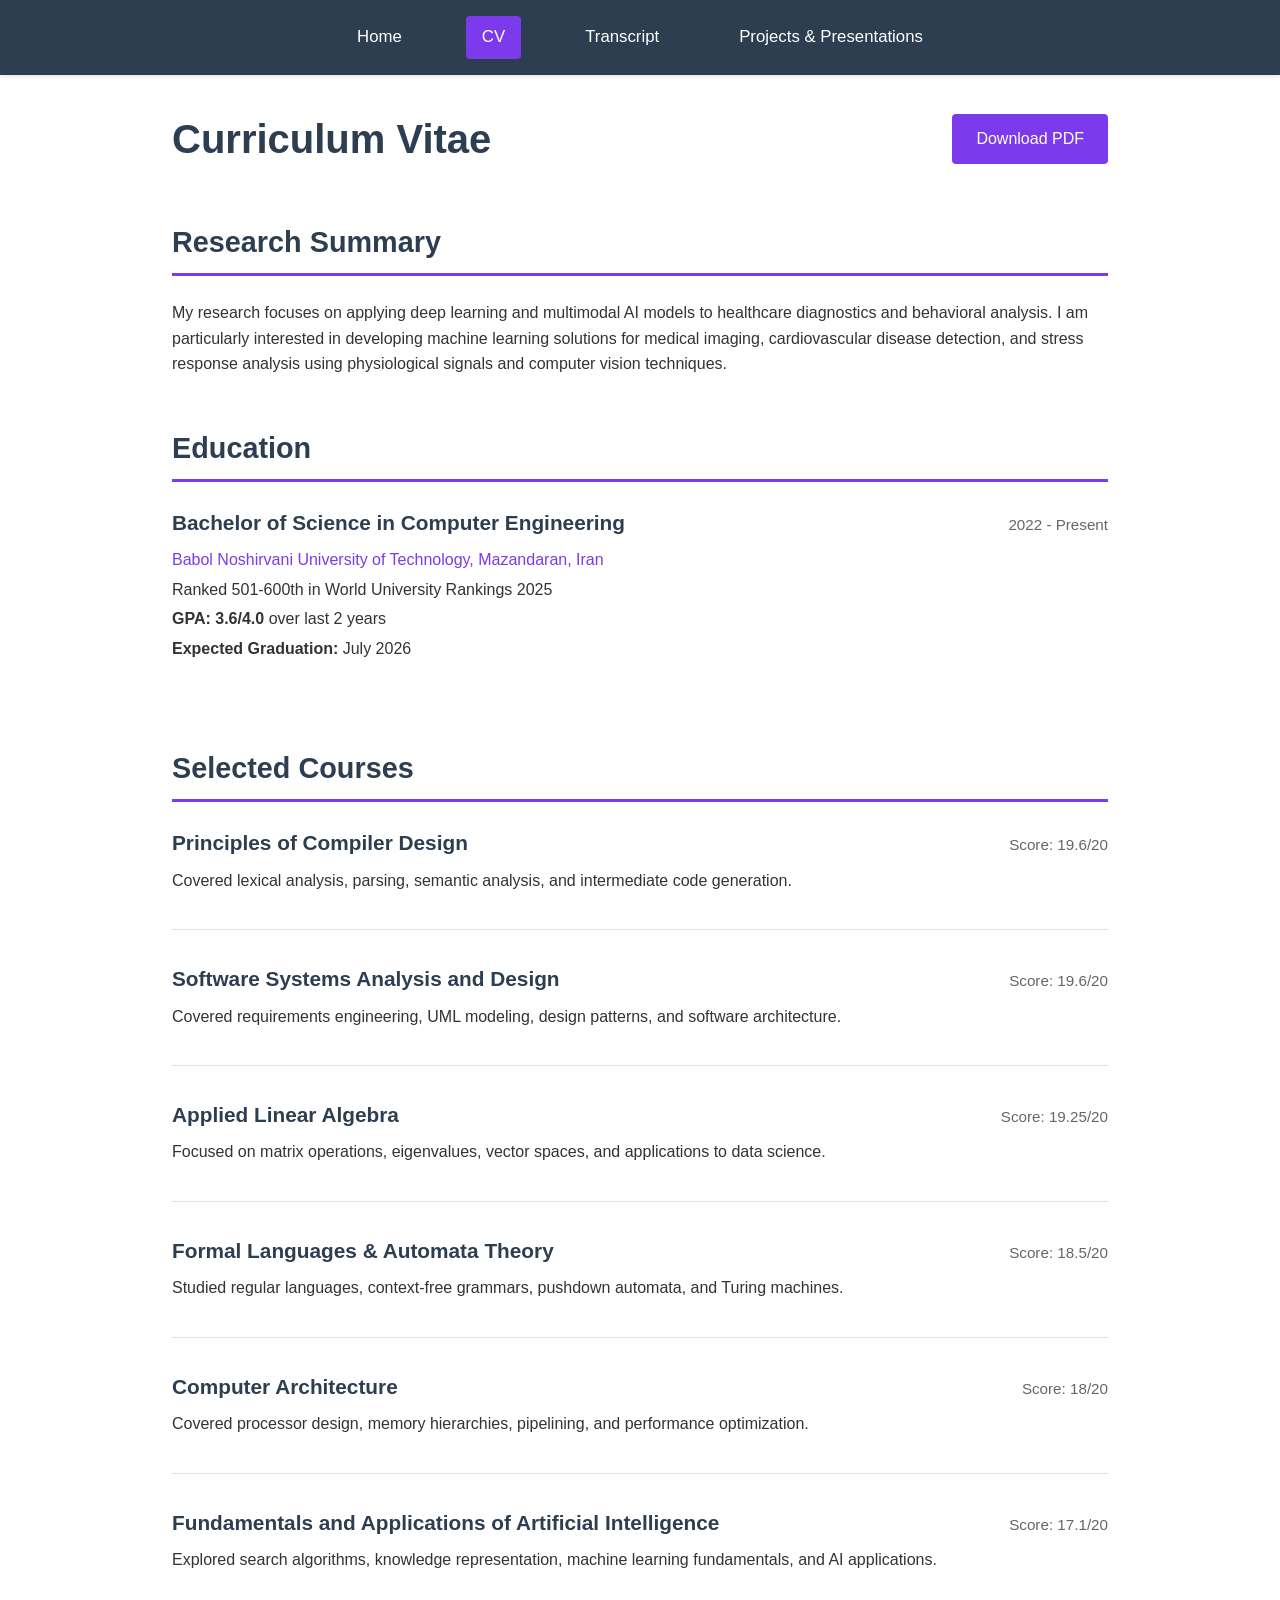
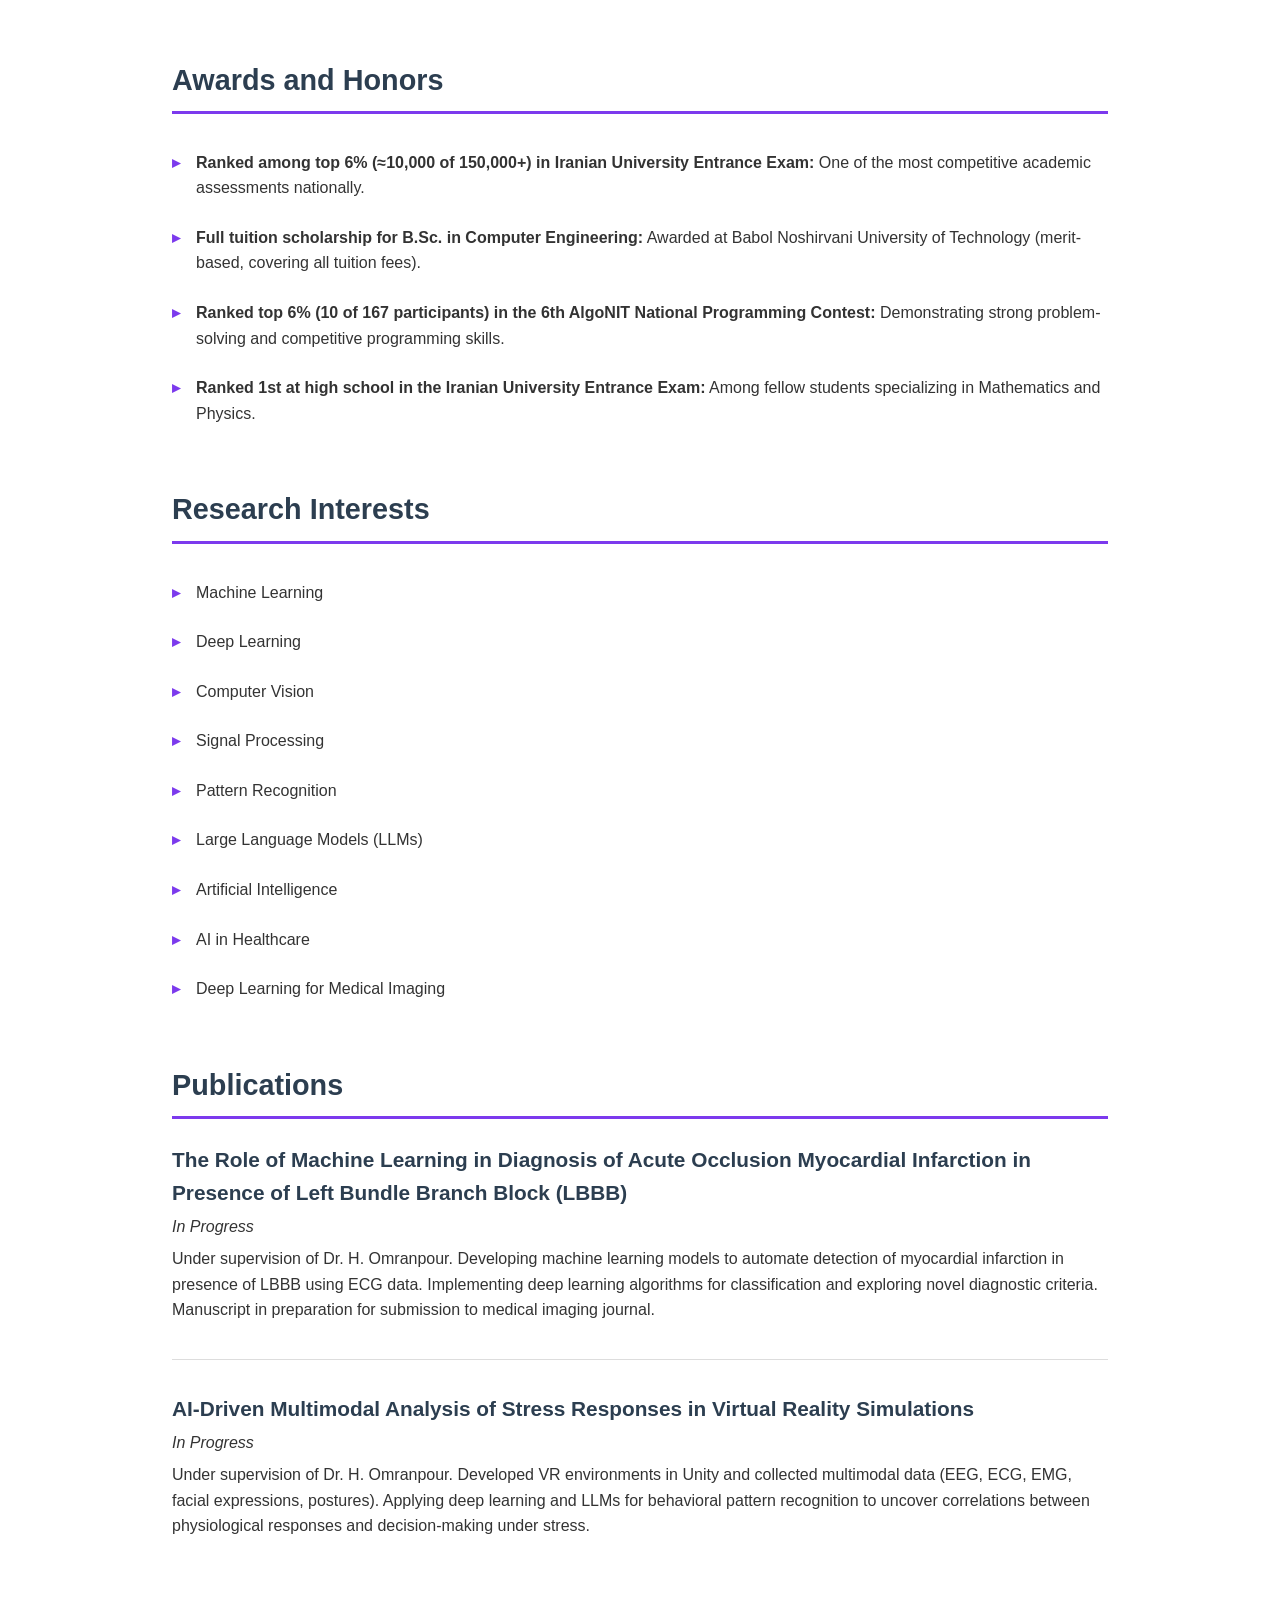
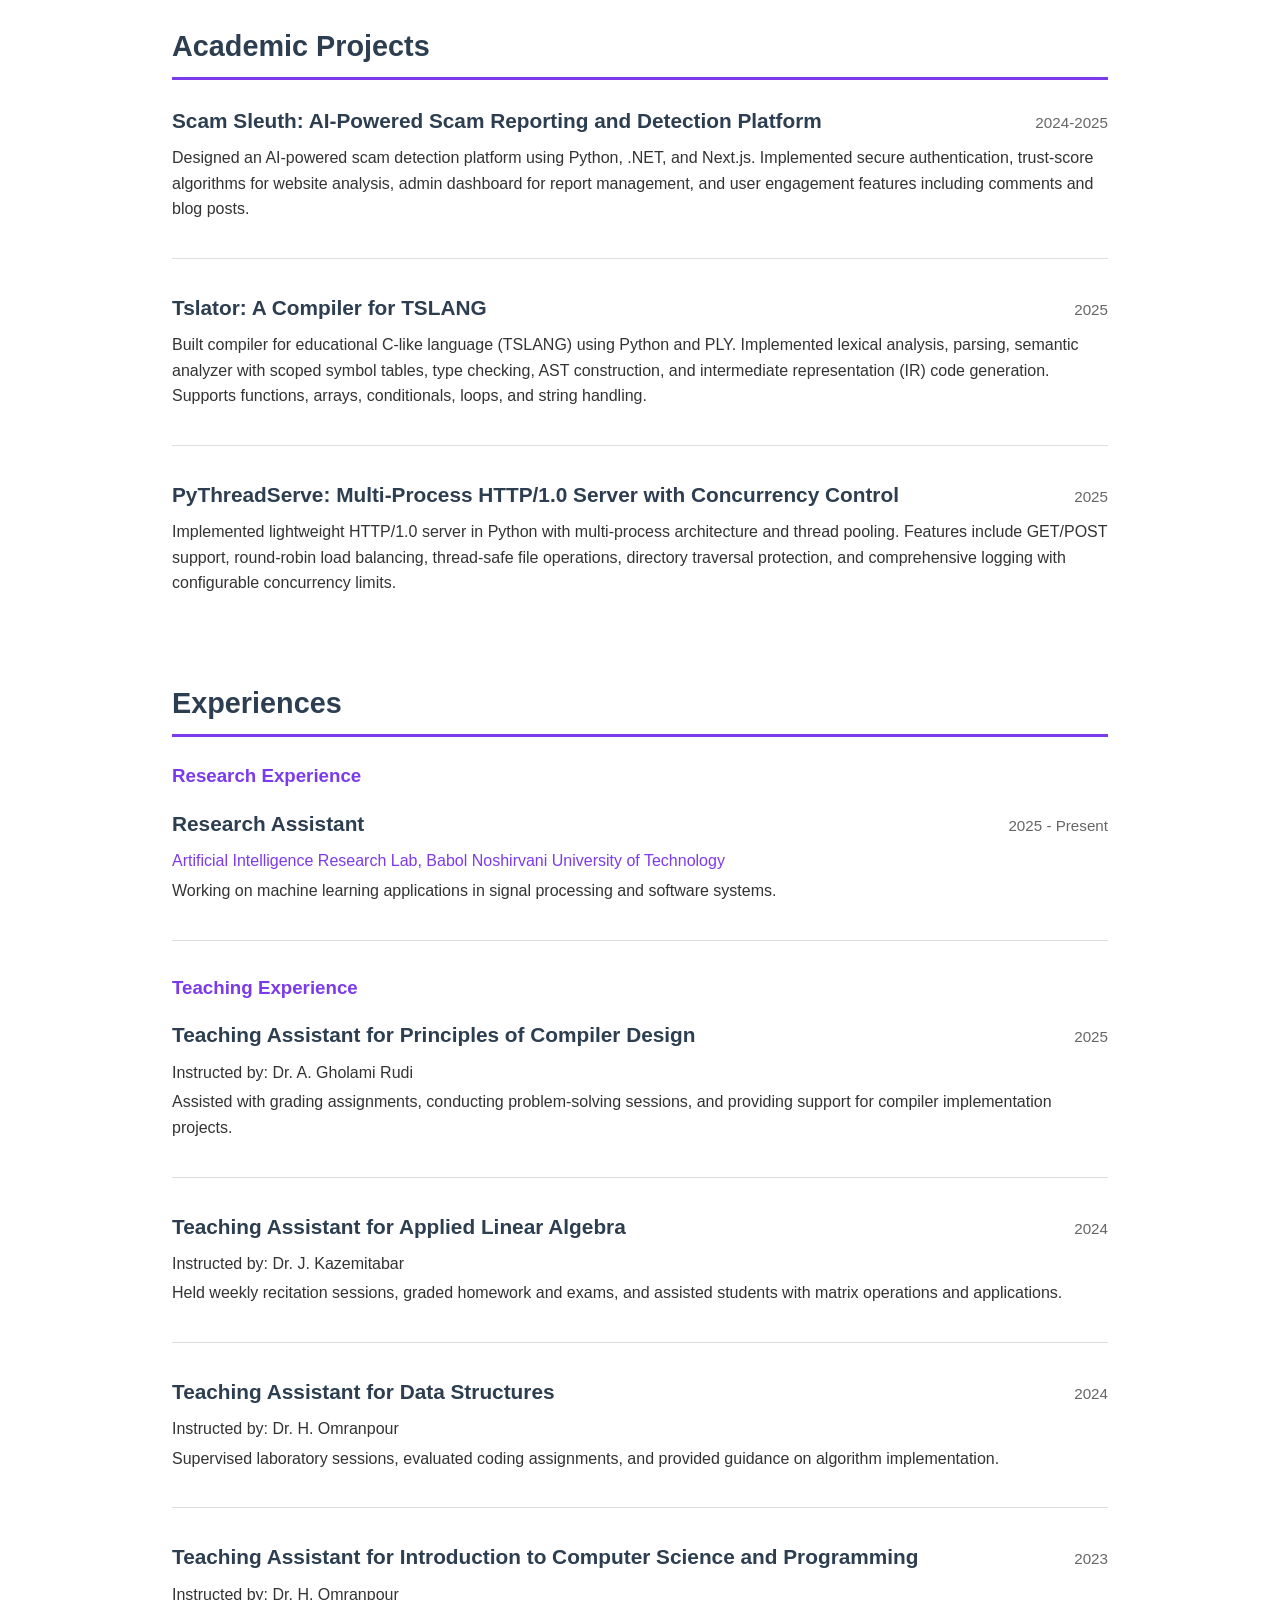
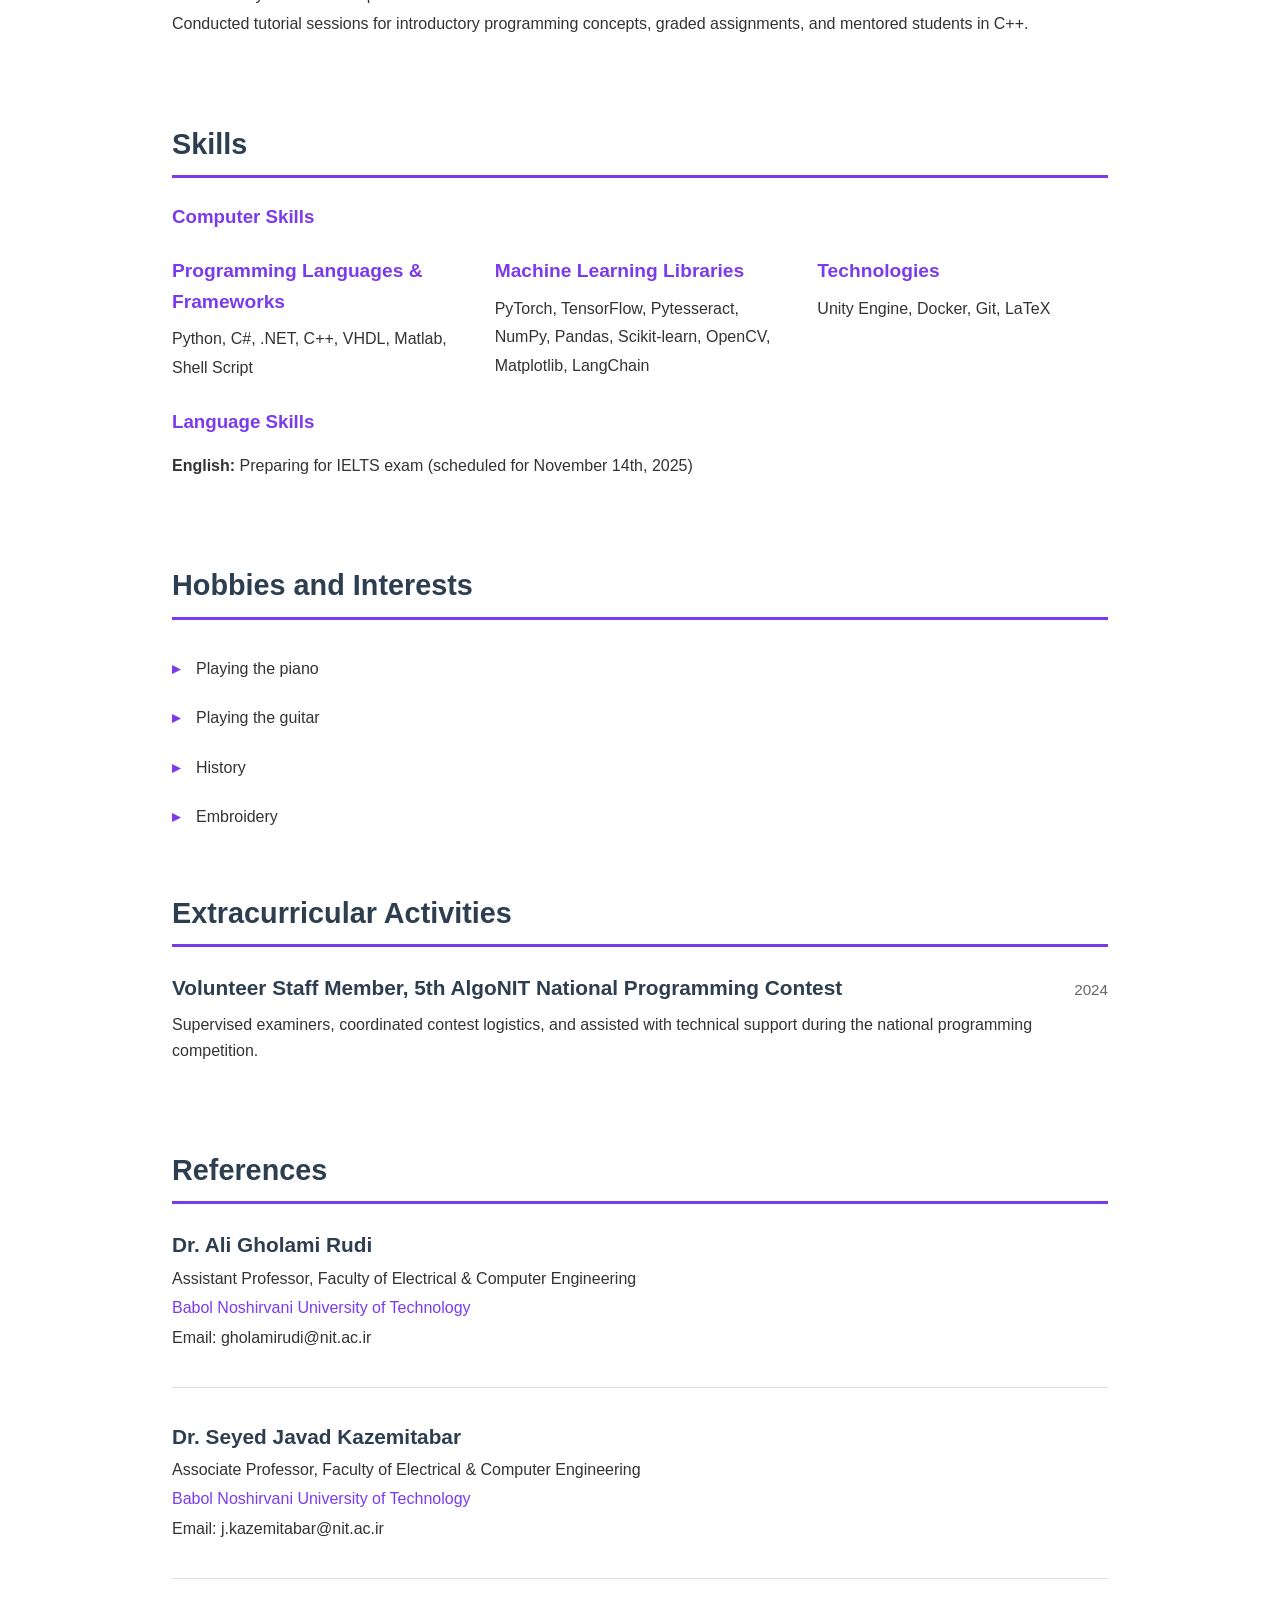
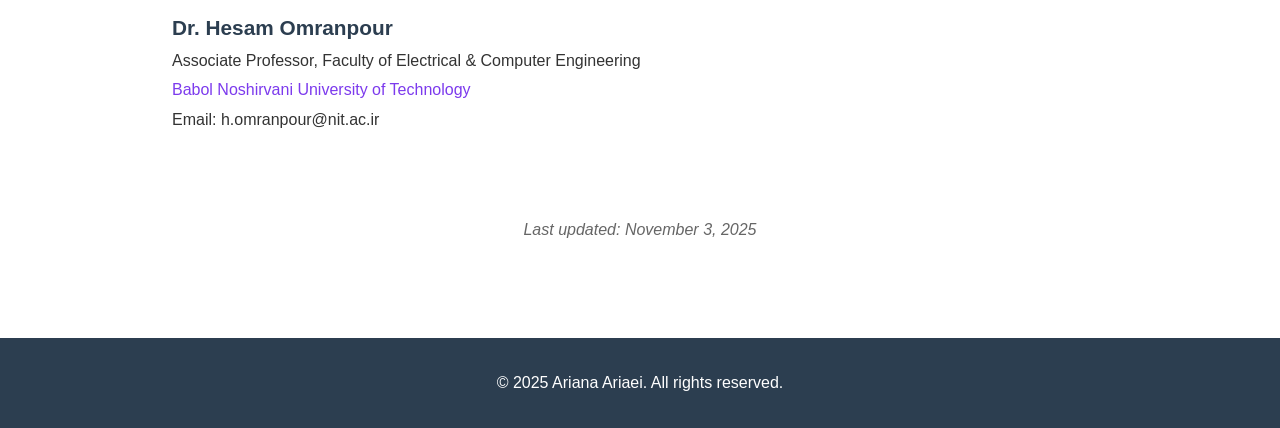
==== commit 74d0eada: "Updated CV page" ====
--- a/cv.html
+++ b/cv.html
@@ -16,6 +16,11 @@
         </div>
 
         <section class="cv-section">
+            <h2>Research Summary</h2>
+            <p>My research focuses on applying deep learning and multimodal AI models to healthcare diagnostics and behavioral analysis. I am particularly interested in developing machine learning solutions for medical imaging, cardiovascular disease detection, and stress response analysis using physiological signals and computer vision techniques.</p>
+        </section>
+
+        <section class="cv-section">
             <h2>Education</h2>
             <div class="cv-item">
                 <div class="cv-header">
@@ -25,6 +30,7 @@
                 <p class="institution">Babol Noshirvani University of Technology, Mazandaran, Iran</p>
                 <p>Ranked 501-600th in World University Rankings 2025</p>
                 <p><strong>GPA: 3.6/4.0</strong> over last 2 years</p>
+                <p><strong>Expected Graduation:</strong> July 2026</p>
             </div>
         </section>
 
@@ -35,7 +41,7 @@
                     <h3>Principles of Compiler Design</h3>
                     <span class="date">Score: 19.6/20</span>
                 </div>
-                <p>Instructed by: Dr. A. Gholami Rudi</p>
+                <p>Covered lexical analysis, parsing, semantic analysis, and intermediate code generation.</p>
             </div>
 
             <div class="cv-item">
@@ -43,7 +49,7 @@
                     <h3>Software Systems Analysis and Design</h3>
                     <span class="date">Score: 19.6/20</span>
                 </div>
-                <p>Instructed by: Dr. M. Emadi</p>
+                <p>Covered requirements engineering, UML modeling, design patterns, and software architecture.</p>
             </div>
 
             <div class="cv-item">
@@ -51,7 +57,7 @@
                     <h3>Applied Linear Algebra</h3>
                     <span class="date">Score: 19.25/20</span>
                 </div>
-                <p>Instructed by: Dr. S. Jamshidpour</p>
+                <p>Focused on matrix operations, eigenvalues, vector spaces, and applications to data science.</p>
             </div>
 
             <div class="cv-item">
@@ -59,7 +65,7 @@
                     <h3>Formal Languages & Automata Theory</h3>
                     <span class="date">Score: 18.5/20</span>
                 </div>
-                <p>Instructed by: Dr. M. Hassanpour</p>
+                <p>Studied regular languages, context-free grammars, pushdown automata, and Turing machines.</p>
             </div>
 
             <div class="cv-item">
@@ -67,7 +73,7 @@
                     <h3>Computer Architecture</h3>
                     <span class="date">Score: 18/20</span>
                 </div>
-                <p>Instructed by: Dr. M. Valinataj</p>
+                <p>Covered processor design, memory hierarchies, pipelining, and performance optimization.</p>
             </div>
 
             <div class="cv-item">
@@ -75,16 +81,16 @@
                     <h3>Fundamentals and Applications of Artificial Intelligence</h3>
                     <span class="date">Score: 17.1/20</span>
                 </div>
-                <p>Instructed by: Dr. F. Zamani</p>
+                <p>Explored search algorithms, knowledge representation, machine learning fundamentals, and AI applications.</p>
             </div>
         </section>
 
         <section class="cv-section">
             <h2>Awards and Honors</h2>
             <ul class="cv-list">
-                <li><strong>Top 6% in the Iranian University Entrance Exam:</strong> Achieved a ranking among the top 6% of participants in the highly competitive Iranian university entrance exam, which is considered one of the most challenging academic assessments in the country. This recognition allowed for admission to a prestigious university.</li>
-                <li><strong>University Scholarship (Tuition Waiver):</strong> Awarded a full scholarship for academic excellence, covering all tuition fees for my Bachelor's degree program at Babol Noshirvani University of Technology. The scholarship was granted based on my outstanding performance in the entrance exam and my academic achievements.</li>
-                <li><strong>Ranked Top 6% in the 6th AlgoNIT National Programming Contest:</strong> Placed among the top 6% of 167 participants in the 6th AlgoNIT National Programming Contest, demonstrating strong problem-solving skills and competitive programming expertise.</li>
+                <li><strong>Ranked among top 6% (≈10,000 of 150,000+) in Iranian University Entrance Exam:</strong> One of the most competitive academic assessments nationally.</li>
+                <li><strong>Full tuition scholarship for B.Sc. in Computer Engineering:</strong> Awarded at Babol Noshirvani University of Technology (merit-based, covering all tuition fees).</li>
+                <li><strong>Ranked top 6% (10 of 167 participants) in the 6th AlgoNIT National Programming Contest:</strong> Demonstrating strong problem-solving and competitive programming skills.</li>
                 <li><strong>Ranked 1st at high school in the Iranian University Entrance Exam:</strong> Among fellow students specializing in Mathematics and Physics.</li>
             </ul>
         </section>
@@ -95,9 +101,10 @@
                 <li>Machine Learning</li>
                 <li>Deep Learning</li>
                 <li>Computer Vision</li>
+                <li>Signal Processing</li>
+                <li>Pattern Recognition</li>
                 <li>Large Language Models (LLMs)</li>
                 <li>Artificial Intelligence</li>
-                <li>Neural Networks</li>
                 <li>AI in Healthcare</li>
                 <li>Deep Learning for Medical Imaging</li>
             </ul>
@@ -109,13 +116,13 @@
             <div class="cv-item">
                 <h3>The Role of Machine Learning in Diagnosis of Acute Occlusion Myocardial Infarction in Presence of Left Bundle Branch Block (LBBB)</h3>
                 <p class="publication"><em>In Progress</em></p>
-                <p>Detecting myocardial infarction in the presence of LBBB is a challenging task even for experienced clinicians. This research aims to integrate AI and machine learning algorithms to automate the diagnostic process and potentially discover novel criteria for accurate detection.</p>
+                <p>Under supervision of Dr. H. Omranpour. Developing machine learning models to automate detection of myocardial infarction in presence of LBBB using ECG data. Implementing deep learning algorithms for classification and exploring novel diagnostic criteria. Manuscript in preparation for submission to medical imaging journal.</p>
             </div>
 
             <div class="cv-item">
                 <h3>AI-Driven Multimodal Analysis of Stress Responses in Virtual Reality Simulations</h3>
                 <p class="publication"><em>In Progress</em></p>
-                <p>This project involves creating a stressful simulation using the Unity game engine and virtual reality (VR). Participants' multimodal data — including physiological signals (EEG, ECG, EMG, etc.), facial expressions, postures, and decision-making patterns — are monitored. The collected data will be analyzed using AI and large language models (LLMs) to uncover correlations between stress, physiological responses, and behavioral outcomes.</p>
+                <p>Under supervision of Dr. H. Omranpour. Developed VR environments in Unity and collected multimodal data (EEG, ECG, EMG, facial expressions, postures). Applying deep learning and LLMs for behavioral pattern recognition to uncover correlations between physiological responses and decision-making under stress.</p>
             </div>
         </section>
 
@@ -127,7 +134,7 @@
                     <h3>Scam Sleuth: AI-Powered Scam Reporting and Detection Platform</h3>
                     <span class="date">2024-2025</span>
                 </div>
-                <p>Designed and implemented a platform for detecting and reporting scam projects, featuring secure user authentication, an AI-powered website trustworthiness checker, and an admin dashboard for managing reports and publishing informative blog posts. Users can submit scam reports, analyze suspicious URLs, and engage through comments.</p>
+                <p>Designed an AI-powered scam detection platform using Python, .NET, and Next.js. Implemented secure authentication, trust-score algorithms for website analysis, admin dashboard for report management, and user engagement features including comments and blog posts.</p>
             </div>
 
             <div class="cv-item">
@@ -135,7 +142,7 @@
                     <h3>Tslator: A Compiler for TSLANG</h3>
                     <span class="date">2025</span>
                 </div>
-                <p>Developed a compiler for the educational C-like language TSLANG under the supervision of Dr. Gholami Rudi. The project implemented lexical analysis, parsing, semantic analysis, and intermediate code generation using Python and PLY. Key features include support for basic data types, functions, arrays, conditionals, loops, and string handling, with an Abstract Syntax Tree, scoped symbol tables, type checking, and IR code generation.</p>
+                <p>Built compiler for educational C-like language (TSLANG) using Python and PLY. Implemented lexical analysis, parsing, semantic analyzer with scoped symbol tables, type checking, AST construction, and intermediate representation (IR) code generation. Supports functions, arrays, conditionals, loops, and string handling.</p>
             </div>
 
             <div class="cv-item">
@@ -143,7 +150,7 @@
                     <h3>PyThreadServe: Multi-Process HTTP/1.0 Server with Concurrency Control</h3>
                     <span class="date">2025</span>
                 </div>
-                <p>Implemented a lightweight HTTP/1.0 server in Python with multi-process architecture, worker processes, and thread pooling. The server supports GET and POST requests, round-robin load balancing, and concurrency management with a cap on simultaneous POST requests. Additional features include thread-safe file operations, directory traversal protection, and comprehensive request logging.</p>
+                <p>Implemented lightweight HTTP/1.0 server in Python with multi-process architecture and thread pooling. Features include GET/POST support, round-robin load balancing, thread-safe file operations, directory traversal protection, and comprehensive logging with configurable concurrency limits.</p>
             </div>
         </section>
 
@@ -157,7 +164,7 @@
                     <span class="date">2025 - Present</span>
                 </div>
                 <p class="institution">Artificial Intelligence Research Lab, Babol Noshirvani University of Technology</p>
-                <p>Engaged in research projects focusing on software systems and applications of artificial intelligence.</p>
+                <p>Working on machine learning applications in signal processing and software systems.</p>
             </div>
 
             <h3 style="color: var(--secondary-color); margin-top: 1.5rem; margin-bottom: 1rem;">Teaching Experience</h3>
@@ -167,6 +174,7 @@
                     <span class="date">2025</span>
                 </div>
                 <p>Instructed by: Dr. A. Gholami Rudi</p>
+                <p>Assisted with grading assignments, conducting problem-solving sessions, and providing support for compiler implementation projects.</p>
             </div>
 
             <div class="cv-item">
@@ -175,6 +183,7 @@
                     <span class="date">2024</span>
                 </div>
                 <p>Instructed by: Dr. J. Kazemitabar</p>
+                <p>Held weekly recitation sessions, graded homework and exams, and assisted students with matrix operations and applications.</p>
             </div>
 
             <div class="cv-item">
@@ -183,6 +192,7 @@
                     <span class="date">2024</span>
                 </div>
                 <p>Instructed by: Dr. H. Omranpour</p>
+                <p>Supervised laboratory sessions, evaluated coding assignments, and provided guidance on algorithm implementation.</p>
             </div>
 
             <div class="cv-item">
@@ -191,6 +201,7 @@
                     <span class="date">2023</span>
                 </div>
                 <p>Instructed by: Dr. H. Omranpour</p>
+                <p>Conducted tutorial sessions for introductory programming concepts, graded assignments, and mentored students in C++.</p>
             </div>
         </section>
 
@@ -205,7 +216,7 @@
                 </div>
                 <div>
                     <h3>Machine Learning Libraries</h3>
-                    <p>Pytesseract, NumPy, Pandas, Scikit-learn, OpenCV, Matplotlib, LangChain</p>
+                    <p>PyTorch, TensorFlow, Pytesseract, NumPy, Pandas, Scikit-learn, OpenCV, Matplotlib, LangChain</p>
                 </div>
                 <div>
                     <h3>Technologies</h3>
@@ -215,7 +226,7 @@
 
             <h3 style="color: var(--secondary-color); margin-top: 1.5rem; margin-bottom: 1rem;">Language Skills</h3>
             <div class="cv-item">
-                <p><strong>English:</strong> Preparing for IELTS exam (to be taken on October 31st)</p>
+                <p><strong>English:</strong> Preparing for IELTS exam (scheduled for November 14th, 2025)</p>
             </div>
         </section>
 
@@ -230,6 +241,17 @@
         </section>
 
         <section class="cv-section">
+            <h2>Extracurricular Activities</h2>
+            <div class="cv-item">
+                <div class="cv-header">
+                    <h3>Volunteer Staff Member, 5th AlgoNIT National Programming Contest</h3>
+                    <span class="date">2024</span>
+                </div>
+                <p>Supervised examiners, coordinated contest logistics, and assisted with technical support during the national programming competition.</p>
+            </div>
+        </section>
+
+        <section class="cv-section">
             <h2>References</h2>
             
             <div class="cv-item">
@@ -255,7 +277,7 @@
         </section>
 
         <p style="text-align: center; color: #666; margin-top: 3rem; font-style: italic;">
-            Last updated: October 13, 2025
+            Last updated: November 3, 2025
         </p>
     </main>
 
--- a/assets/styles.css
+++ b/assets/styles.css
@@ -7,8 +7,8 @@
 
 :root {
     --primary-color: #2c3e50;
-    --secondary-color: #3498db;
-    --accent-color: #e74c3c;
+    --secondary-color: #7c3aed;
+    --accent-color: #a855f7;
     --text-color: #333;
     --light-gray: #f8f9fa;
     --border-color: #ddd;
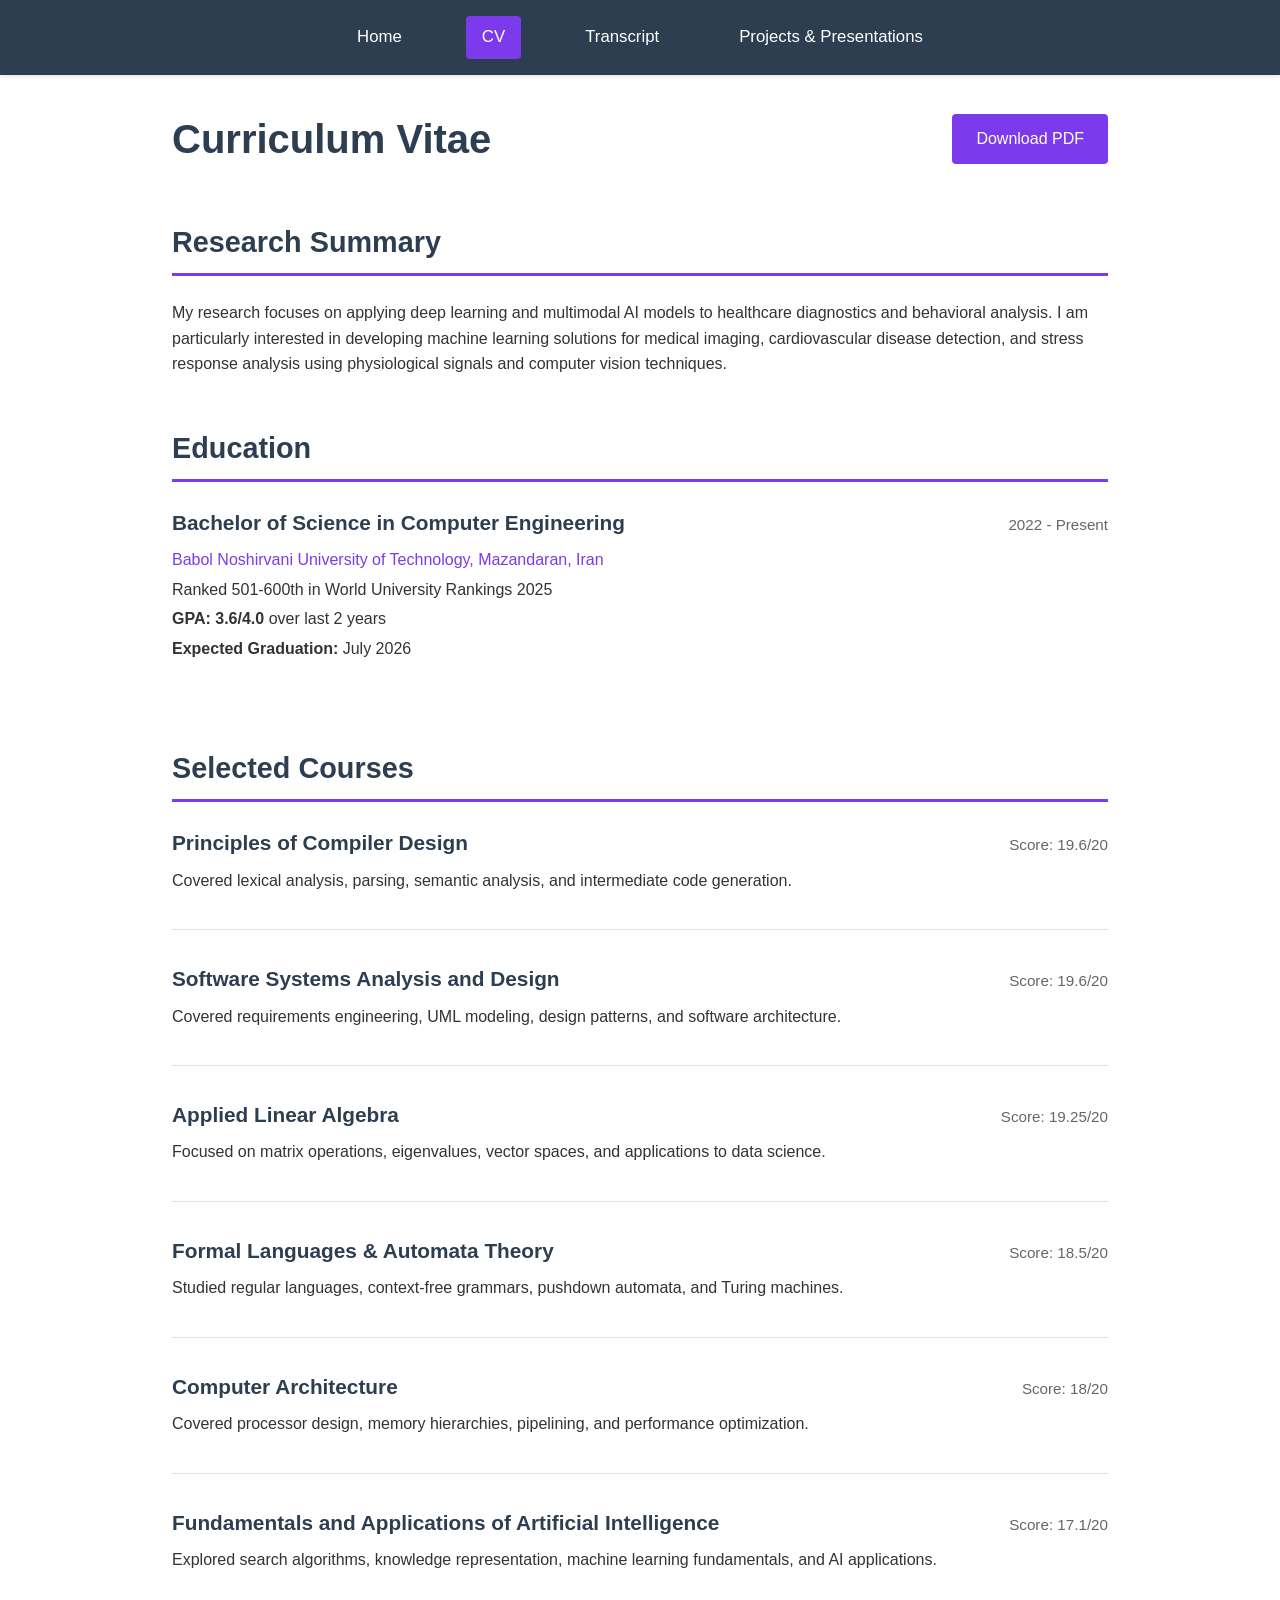
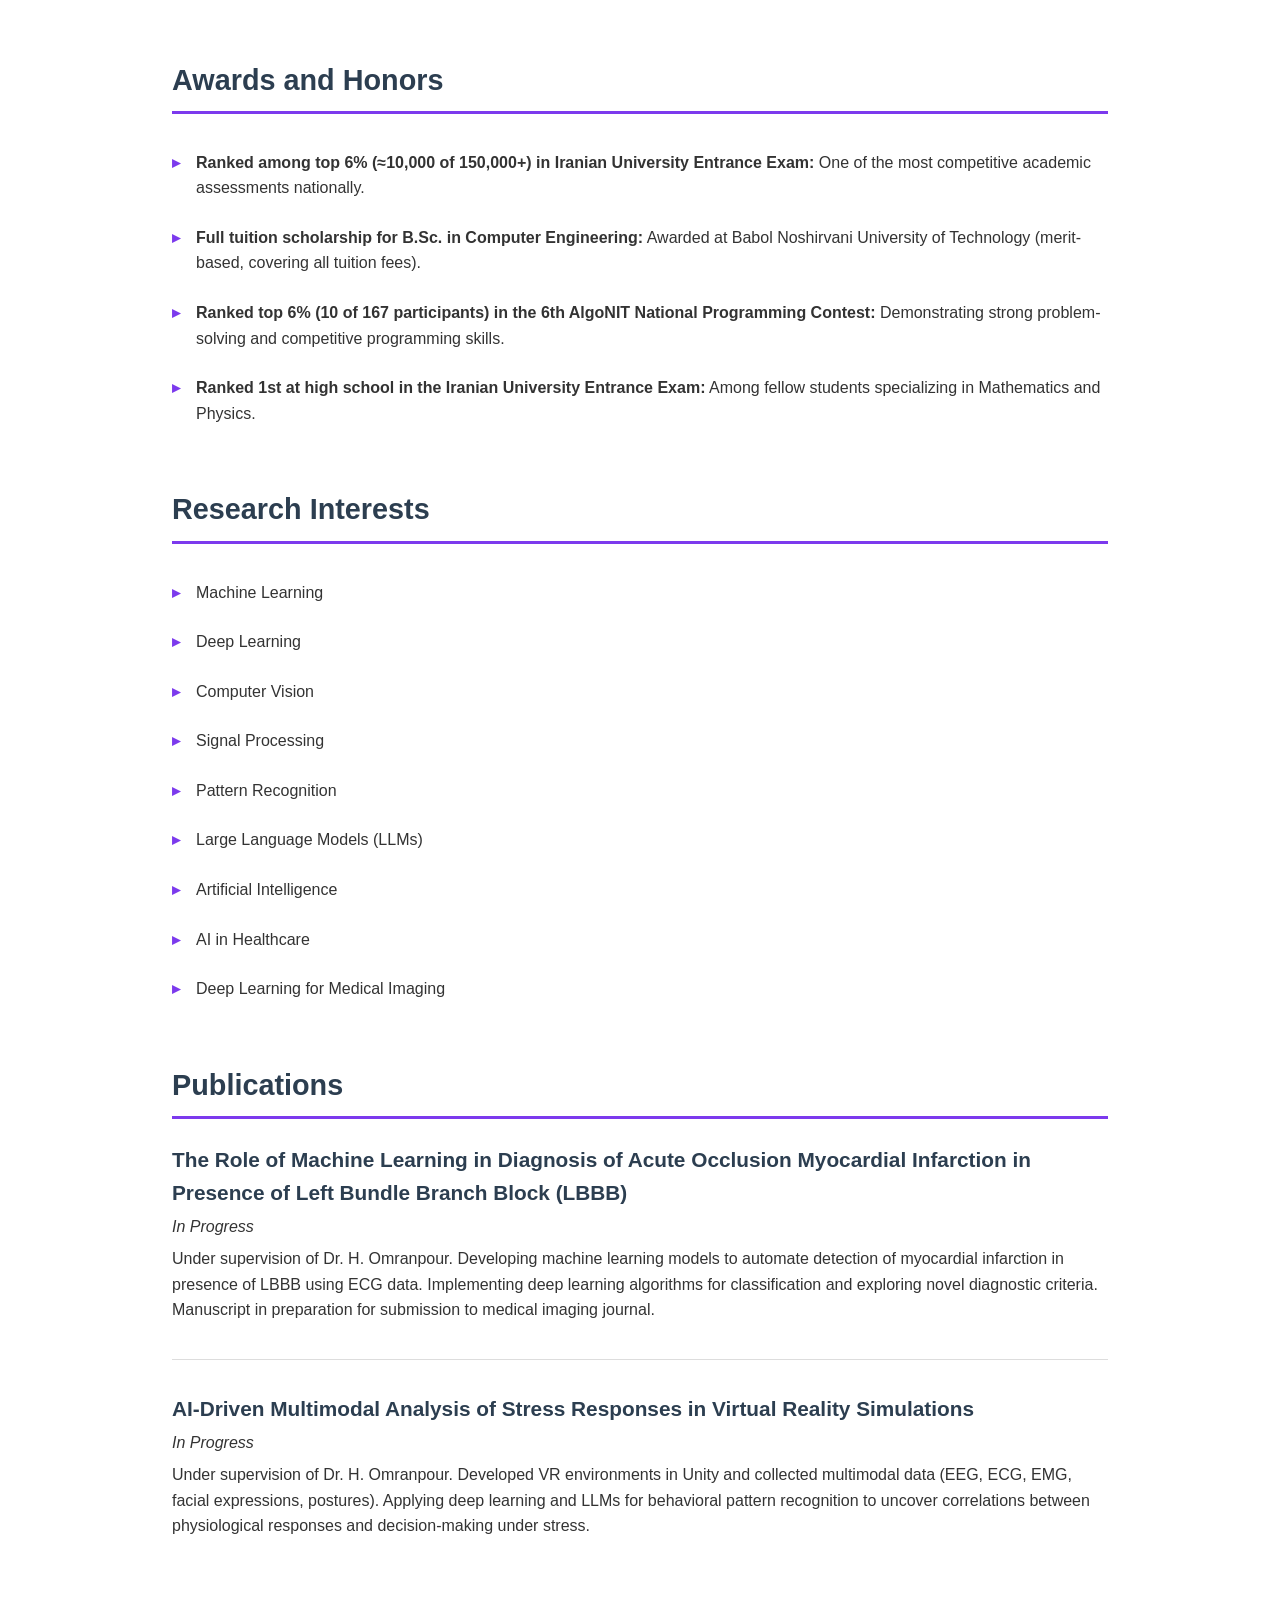
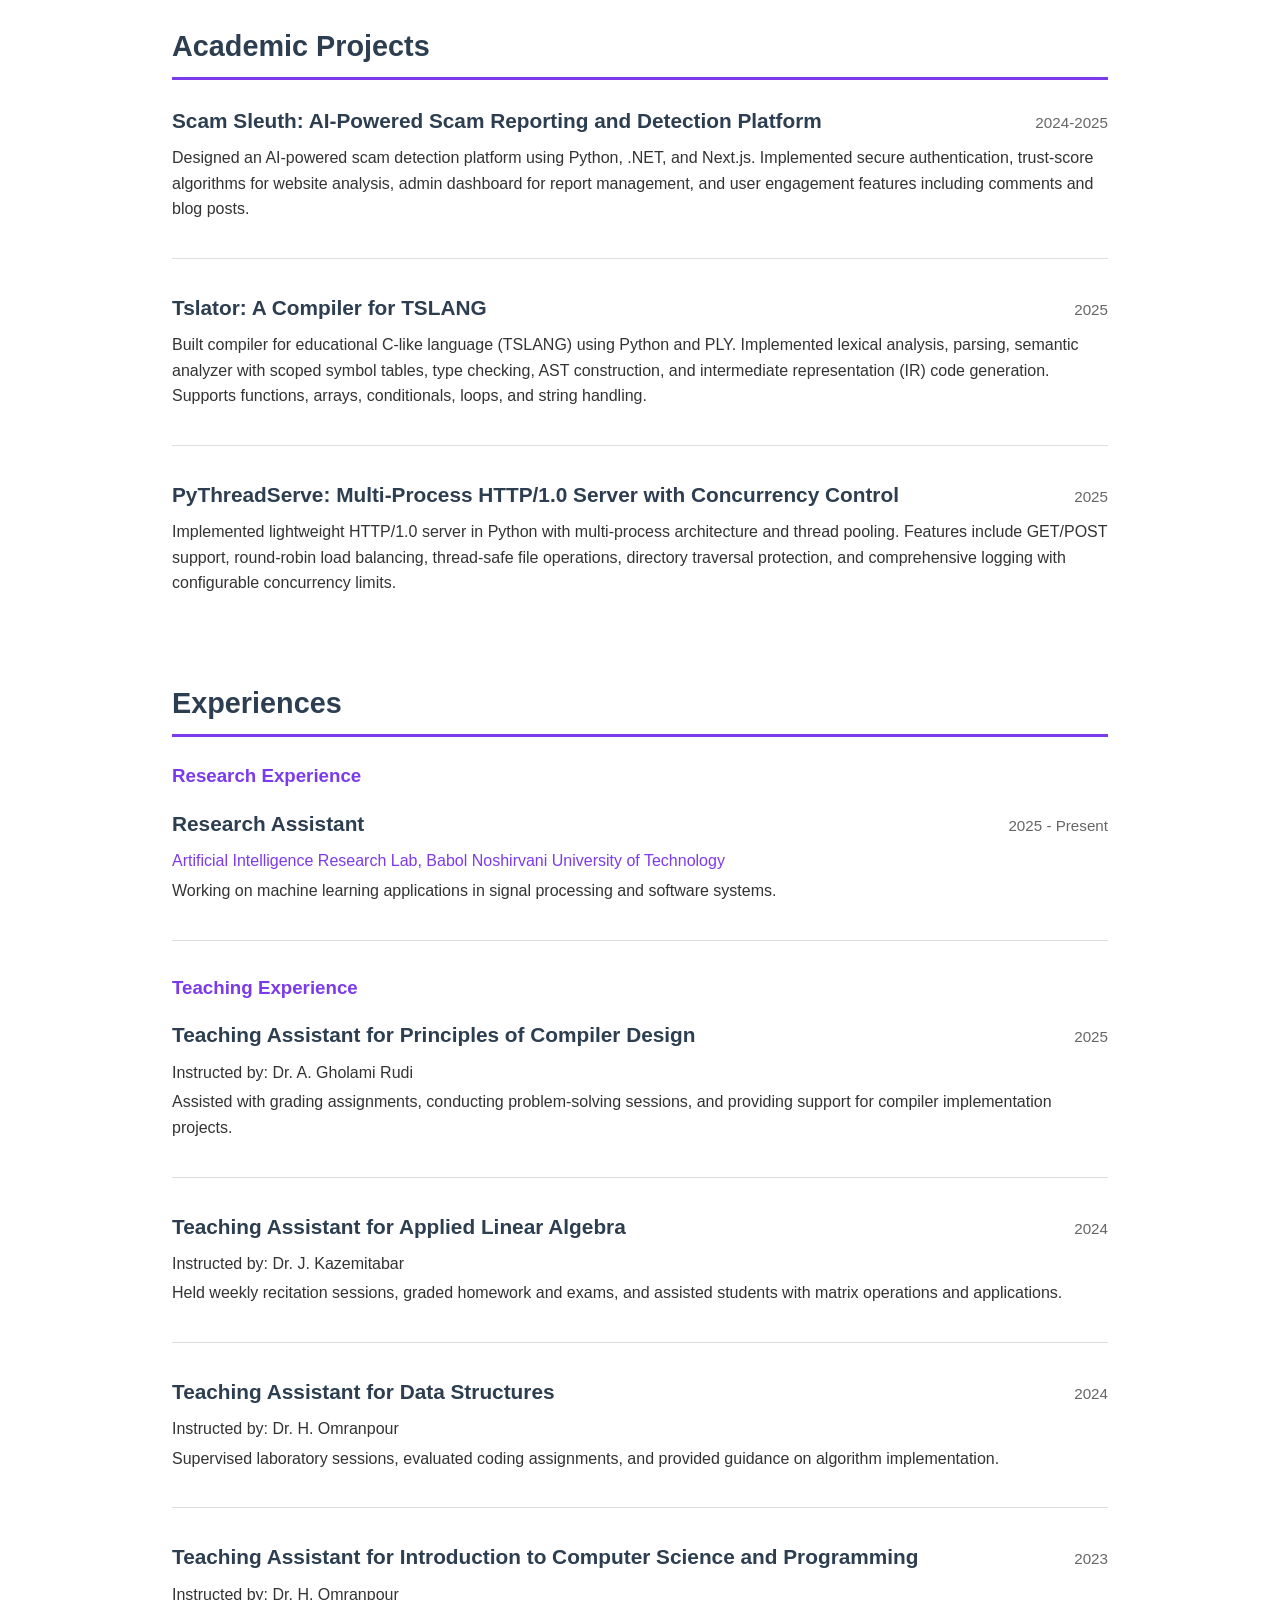
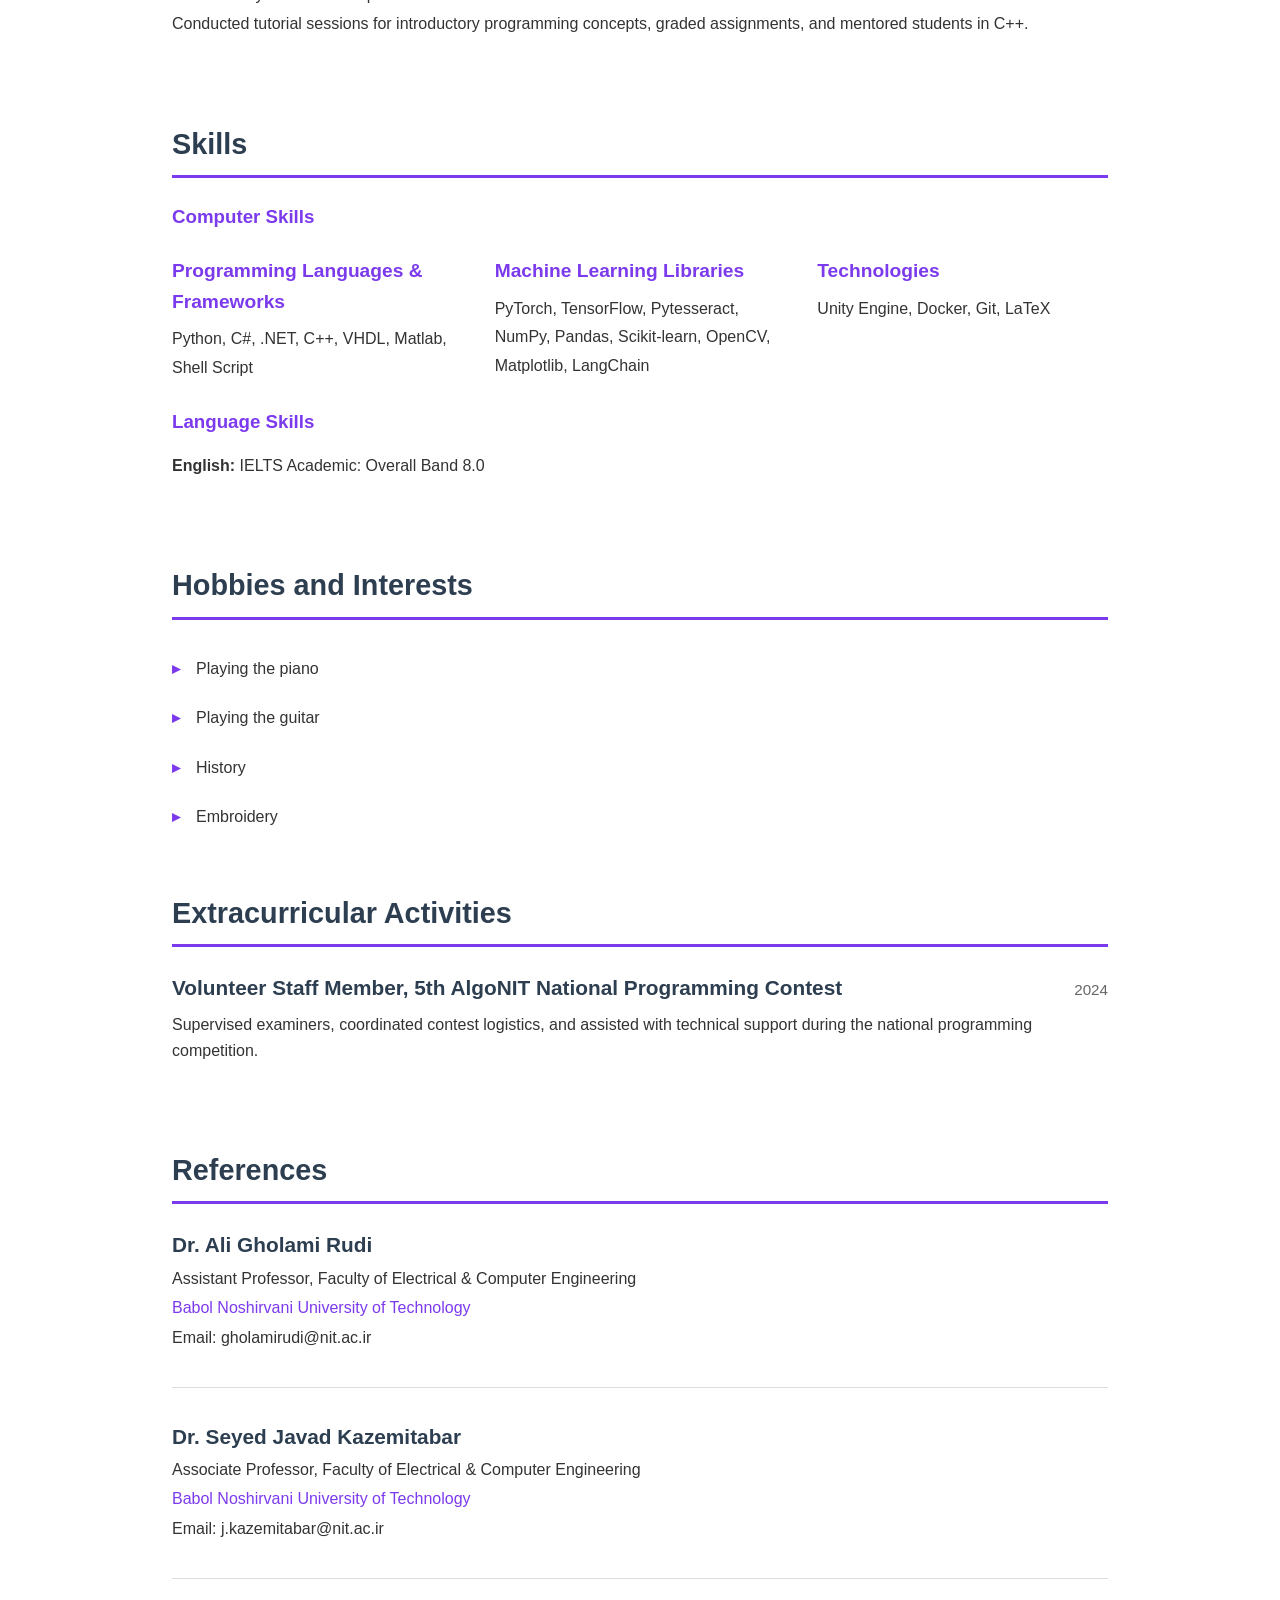
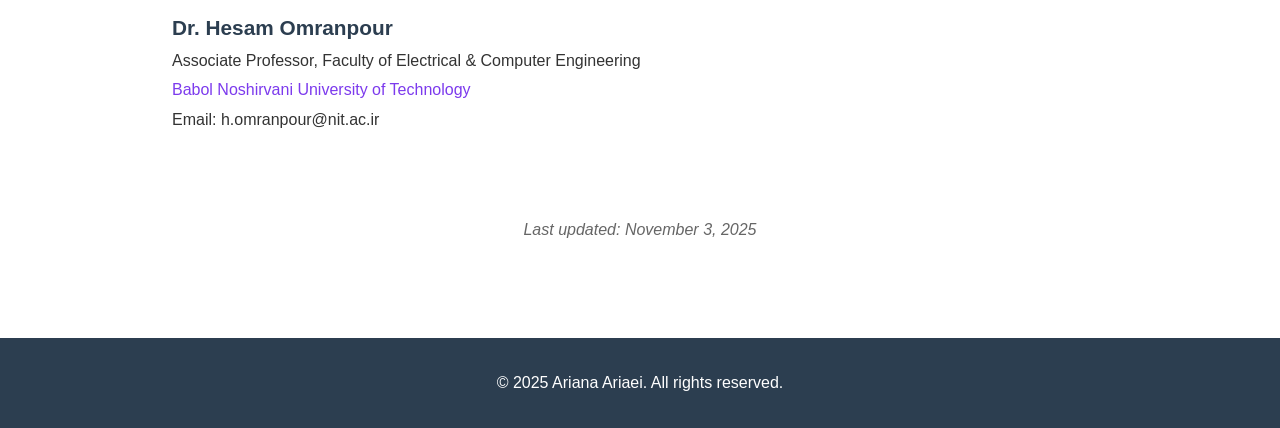
==== commit 7fedab09: "Added IELTS score." ====
--- a/cv.html
+++ b/cv.html
@@ -226,7 +226,7 @@
 
             <h3 style="color: var(--secondary-color); margin-top: 1.5rem; margin-bottom: 1rem;">Language Skills</h3>
             <div class="cv-item">
-                <p><strong>English:</strong> Preparing for IELTS exam (scheduled for November 14th, 2025)</p>
+                <p><strong>English:</strong> IELTS Academic: Overall Band 8.0</p>
             </div>
         </section>
 
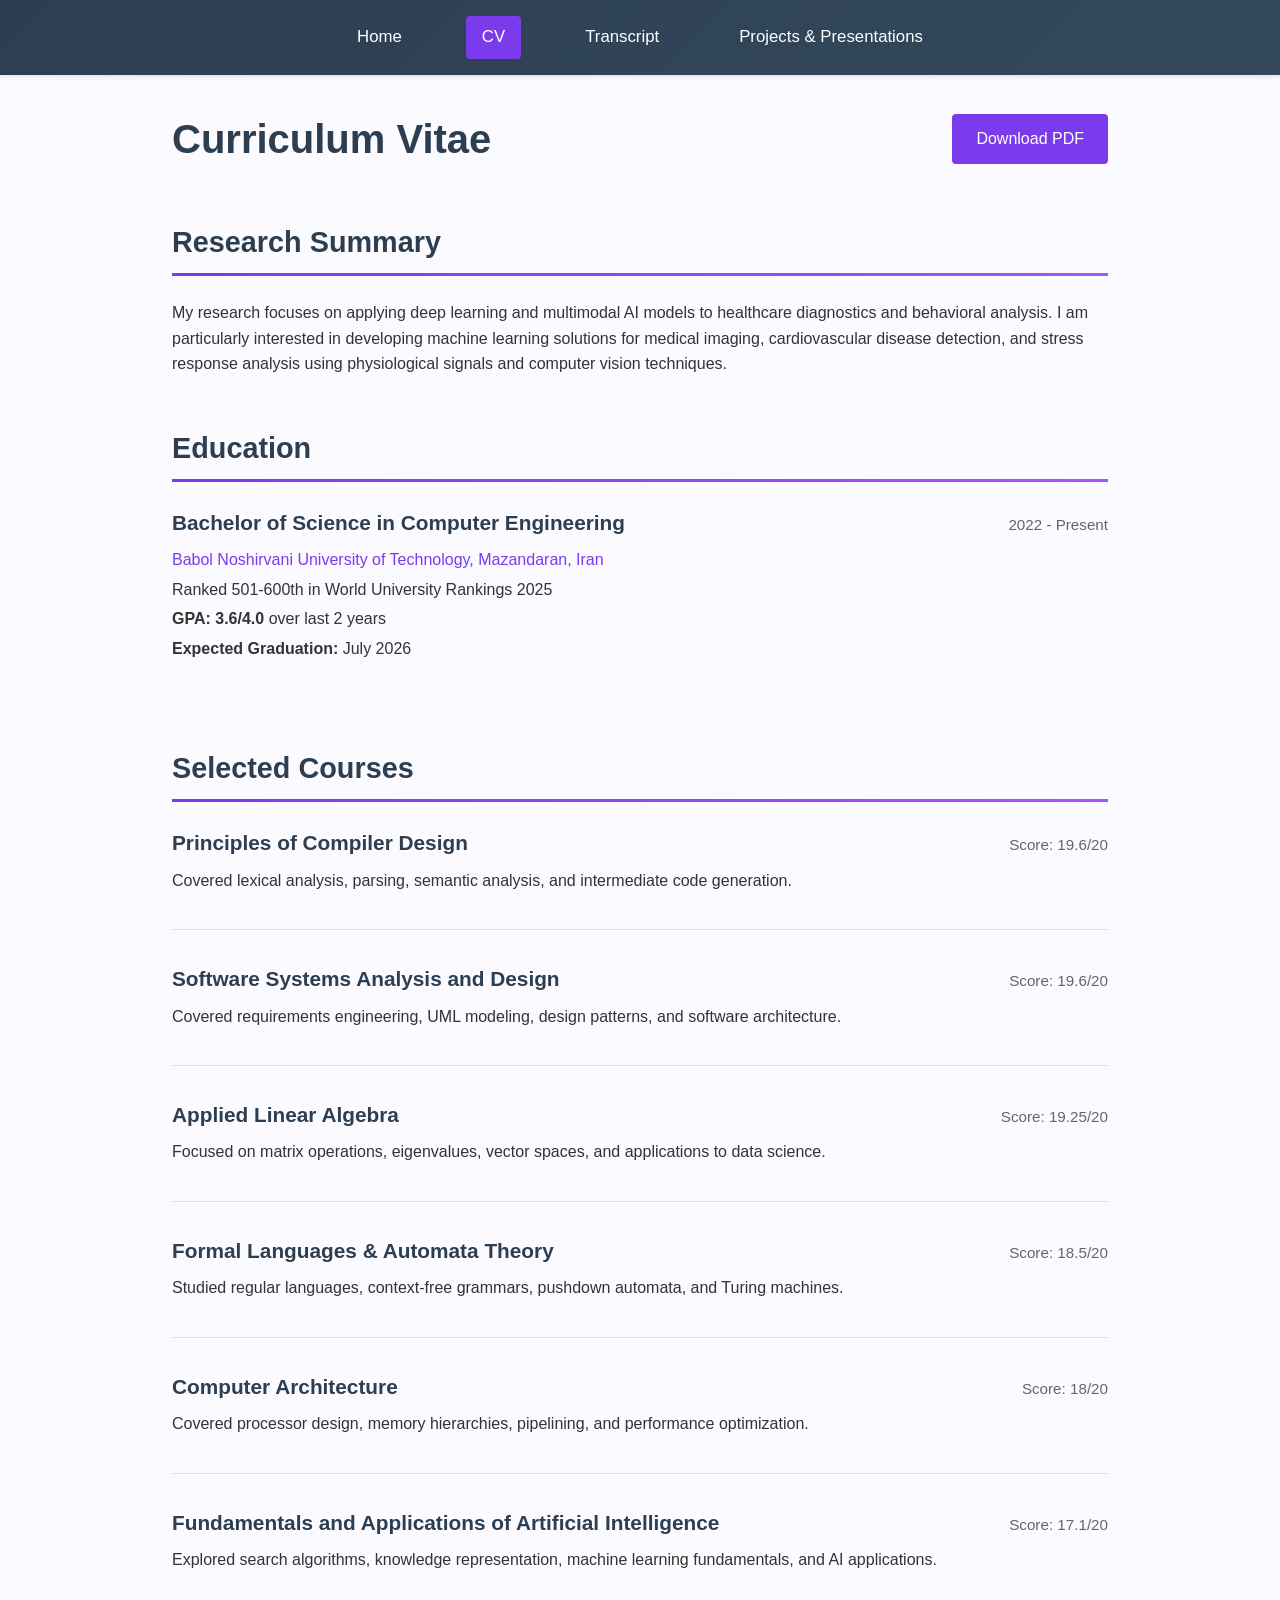
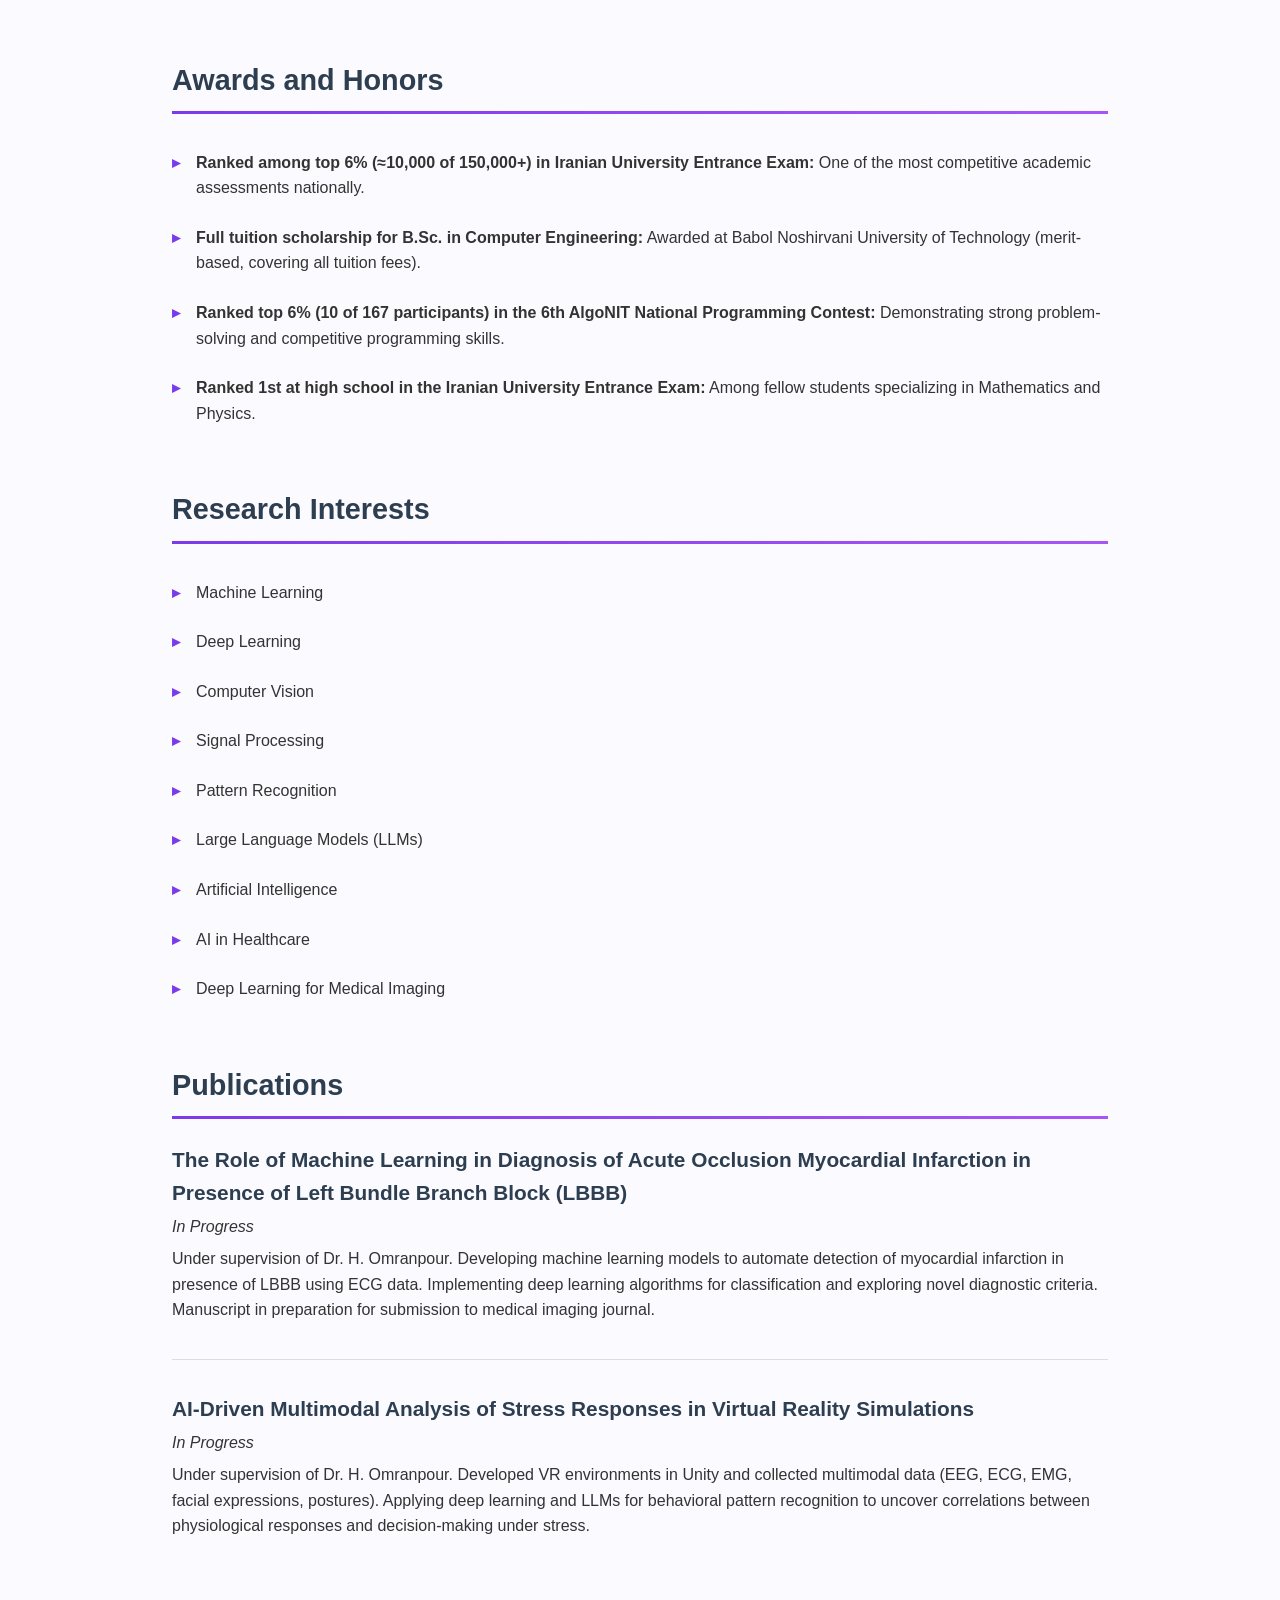
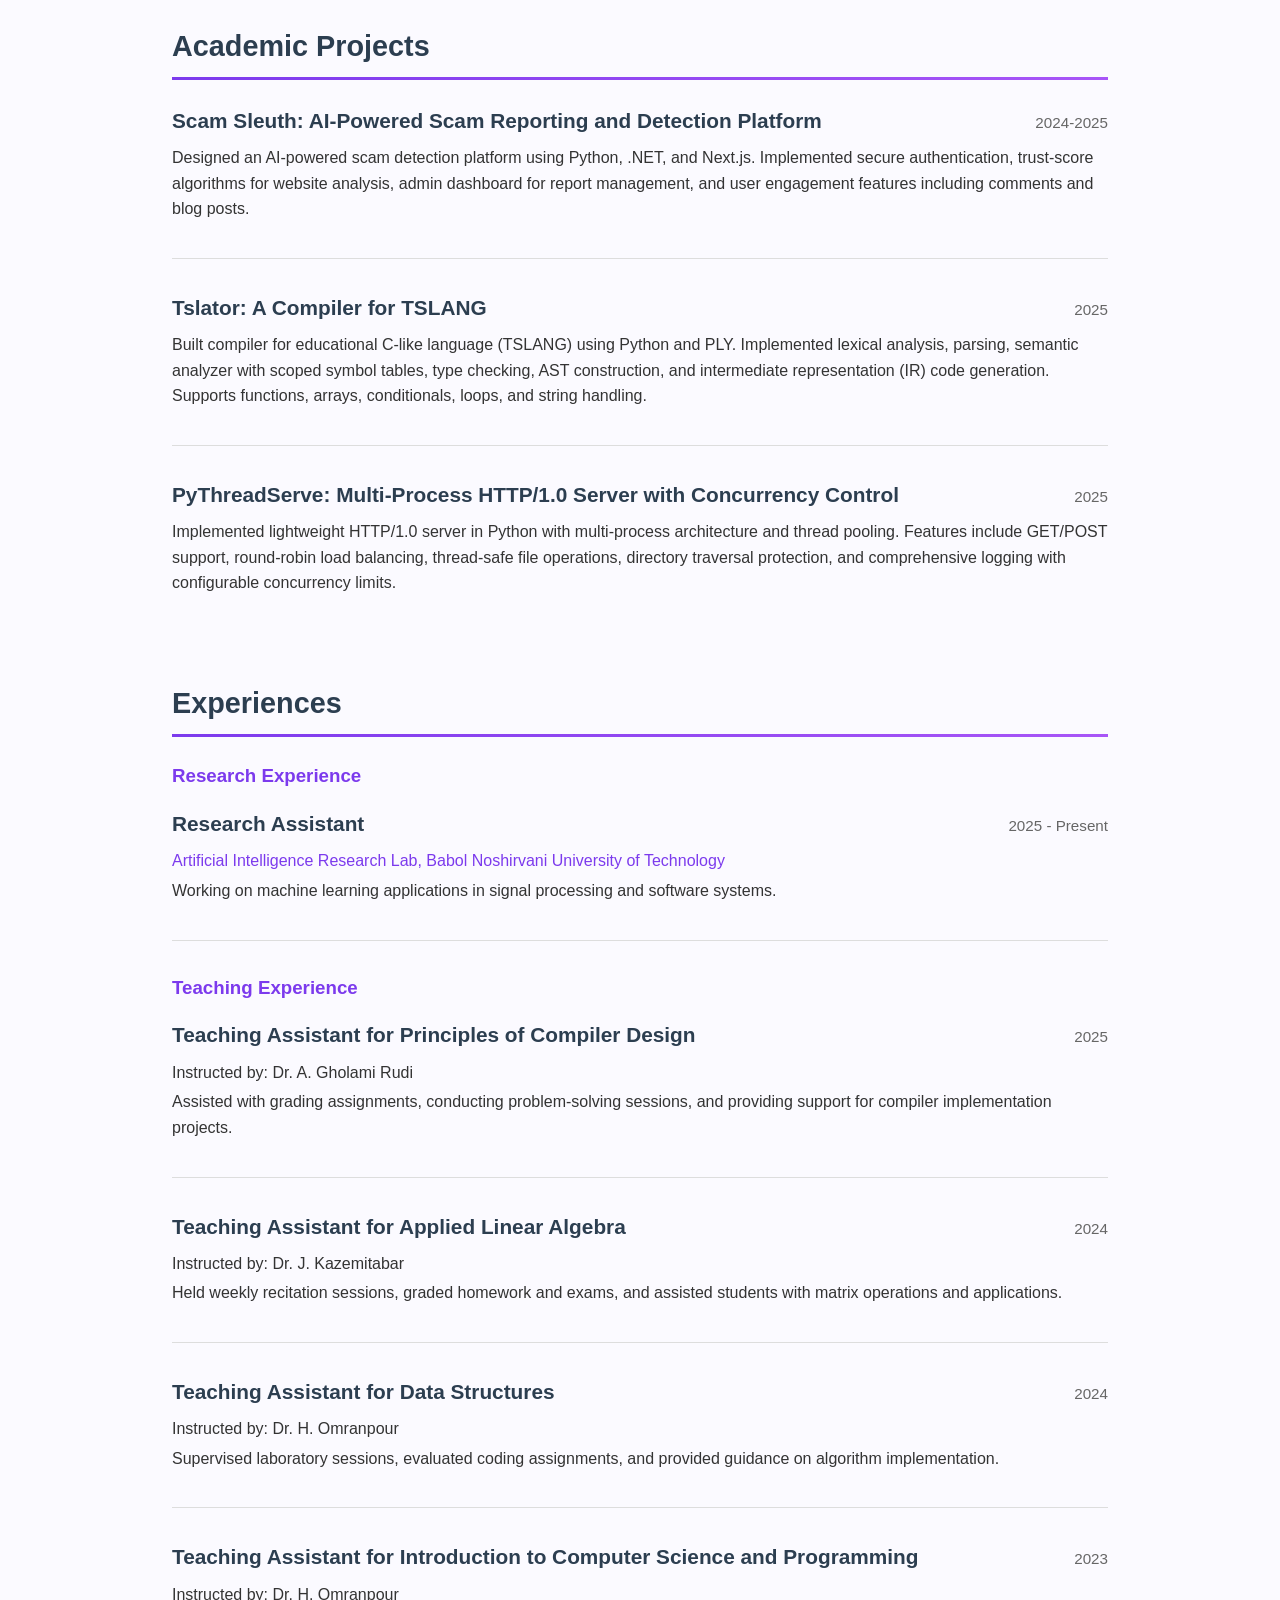
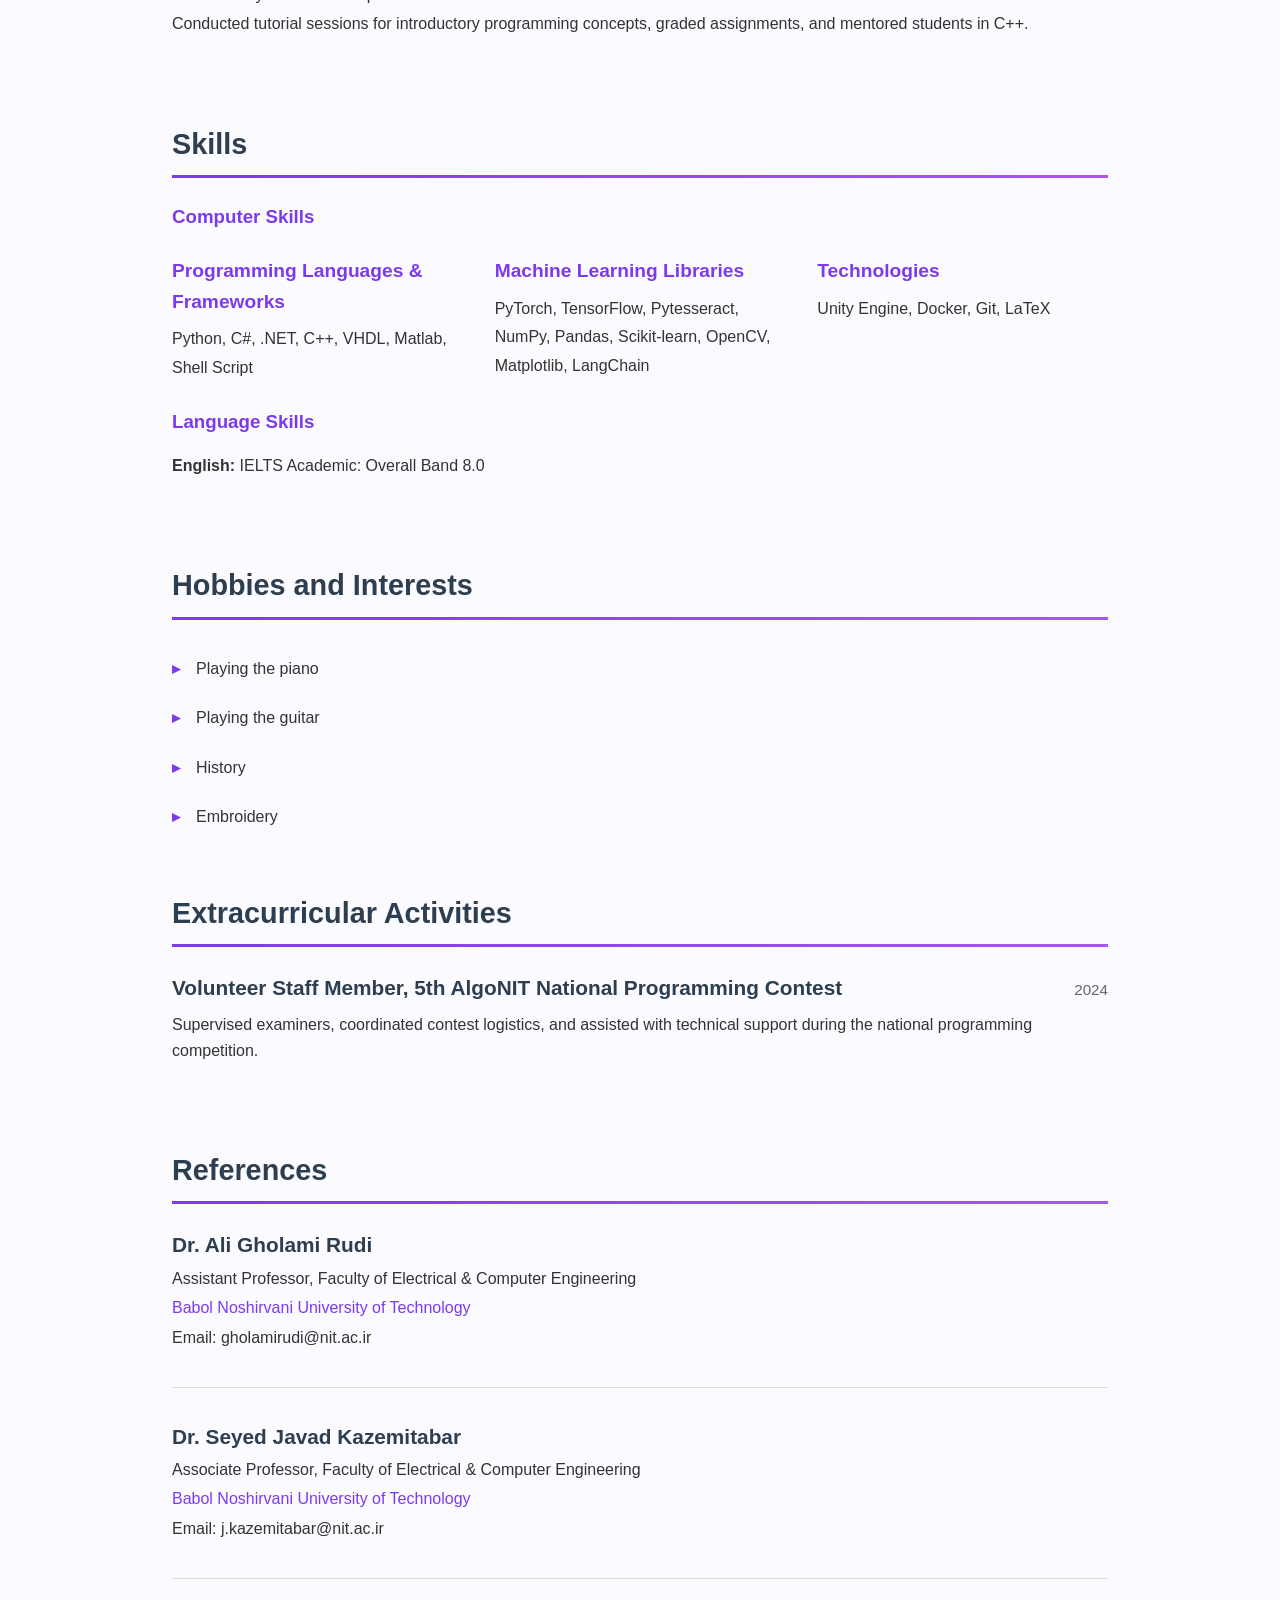
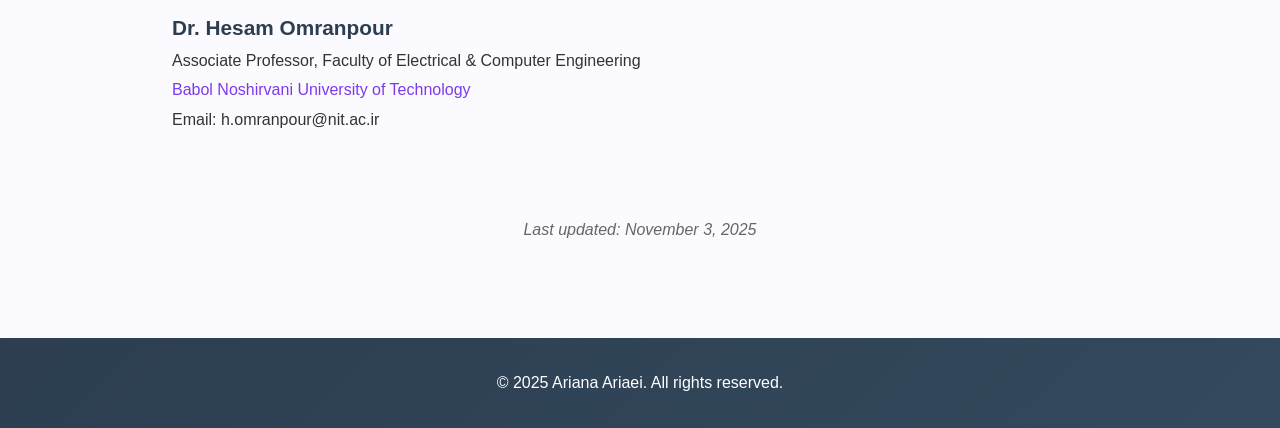
==== commit d729c992: "Add SEO/social meta tags and refresh site graphics Add meta description, author, canonical, Open Gra" ====
--- a/cv.html
+++ b/cv.html
@@ -4,8 +4,28 @@
     <meta charset="UTF-8">
     <meta name="viewport" content="width=device-width, initial-scale=1.0">
     <title>CV - Ariana Ariaei</title>
+    <meta name="description" content="Curriculum vitae of Ariana Ariaei, a Computer Engineering student specializing in AI, machine learning, and deep learning for healthcare — covering education, research, projects, skills, and teaching experience.">
+    <meta name="author" content="Ariana Ariaei">
+    <link rel="canonical" href="https://arianaariaei.github.io/cv.html">
+    <link rel="icon" type="image/svg+xml" href="assets/favicon.svg">
+    <!-- Open Graph / social preview -->
+    <meta property="og:type" content="profile">
+    <meta property="og:title" content="CV - Ariana Ariaei">
+    <meta property="og:description" content="Curriculum vitae of Ariana Ariaei — AI, machine learning, and deep learning for healthcare.">
+    <meta property="og:url" content="https://arianaariaei.github.io/cv.html">
+    <meta property="og:image" content="https://arianaariaei.github.io/assets/me.png">
+    <meta name="twitter:card" content="summary">
     <link rel="stylesheet" href="assets/styles.css">
 </head>
+<!-- Google tag (gtag.js) -->
+<script async src="https://www.googletagmanager.com/gtag/js?id=G-6JRJGJR2GJ"></script>
+<script>
+  window.dataLayer = window.dataLayer || [];
+  function gtag(){dataLayer.push(arguments);}
+  gtag('js', new Date());
+
+  gtag('config', 'G-6JRJGJR2GJ');
+</script>
 <body>
     <div id="nav-placeholder"></div>
     
--- a/assets/styles.css
+++ b/assets/styles.css
@@ -15,16 +15,20 @@
     --shadow: 0 2px 4px rgba(0, 0, 0, 0.1);
 }
 
+html {
+    scroll-behavior: smooth;
+}
+
 body {
     font-family: 'Segoe UI', Tahoma, Geneva, Verdana, sans-serif;
     line-height: 1.6;
     color: var(--text-color);
-    background-color: #fff;
+    background-color: #fbfaff;
 }
 
 /* Navigation */
 nav {
-    background-color: var(--primary-color);
+    background: linear-gradient(135deg, var(--primary-color) 0%, #34495e 100%);
     padding: 1rem 0;
     box-shadow: var(--shadow);
     position: sticky;
@@ -72,6 +76,11 @@
 /* Homepage Styles */
 .hero {
     margin: 2rem 0 3rem 0;
+    padding: 2.5rem;
+    background: linear-gradient(135deg, #faf5ff 0%, #f4f6f9 100%);
+    border: 1px solid var(--border-color);
+    border-radius: 12px;
+    box-shadow: var(--shadow);
 }
 
 .profile-section {
@@ -86,7 +95,8 @@
     height: 250px;
     border-radius: 50%;
     object-fit: cover;
-    box-shadow: 0 4px 8px rgba(0, 0, 0, 0.15);
+    border: 5px solid #fff;
+    box-shadow: 0 0 0 4px var(--accent-color), 0 6px 16px rgba(124, 58, 237, 0.25);
 }
 
 .intro h1 {
@@ -137,7 +147,8 @@
     font-size: 1.8rem;
     margin-bottom: 1rem;
     padding-bottom: 0.5rem;
-    border-bottom: 3px solid var(--secondary-color);
+    border-bottom: 3px solid;
+    border-image: linear-gradient(90deg, var(--secondary-color), var(--accent-color)) 1;
 }
 
 .about p,
@@ -218,7 +229,8 @@
     font-size: 1.8rem;
     margin-bottom: 1.5rem;
     padding-bottom: 0.5rem;
-    border-bottom: 3px solid var(--secondary-color);
+    border-bottom: 3px solid;
+    border-image: linear-gradient(90deg, var(--secondary-color), var(--accent-color)) 1;
 }
 
 .cv-item {
@@ -318,7 +330,8 @@
     font-size: 1.8rem;
     margin-bottom: 1rem;
     padding-bottom: 0.5rem;
-    border-bottom: 3px solid var(--secondary-color);
+    border-bottom: 3px solid;
+    border-image: linear-gradient(90deg, var(--secondary-color), var(--accent-color)) 1;
 }
 
 .degree-info {
@@ -394,7 +407,8 @@
     font-size: 1.8rem;
     margin-bottom: 1.5rem;
     padding-bottom: 0.5rem;
-    border-bottom: 3px solid var(--secondary-color);
+    border-bottom: 3px solid;
+    border-image: linear-gradient(90deg, var(--secondary-color), var(--accent-color)) 1;
 }
 
 .project-card,
@@ -446,9 +460,17 @@
     padding: 0.4rem 0.8rem;
     background-color: var(--light-gray);
     color: var(--primary-color);
+    border: 1px solid var(--border-color);
     border-radius: 20px;
     font-size: 0.85rem;
     font-weight: 500;
+    transition: background-color 0.3s, color 0.3s, border-color 0.3s;
+}
+
+.tag:hover {
+    background-color: var(--secondary-color);
+    color: #fff;
+    border-color: var(--secondary-color);
 }
 
 .project-links,
@@ -482,7 +504,7 @@
 
 /* Footer */
 footer {
-    background-color: var(--primary-color);
+    background: linear-gradient(135deg, var(--primary-color) 0%, #34495e 100%);
     color: white;
     text-align: center;
     padding: 2rem;
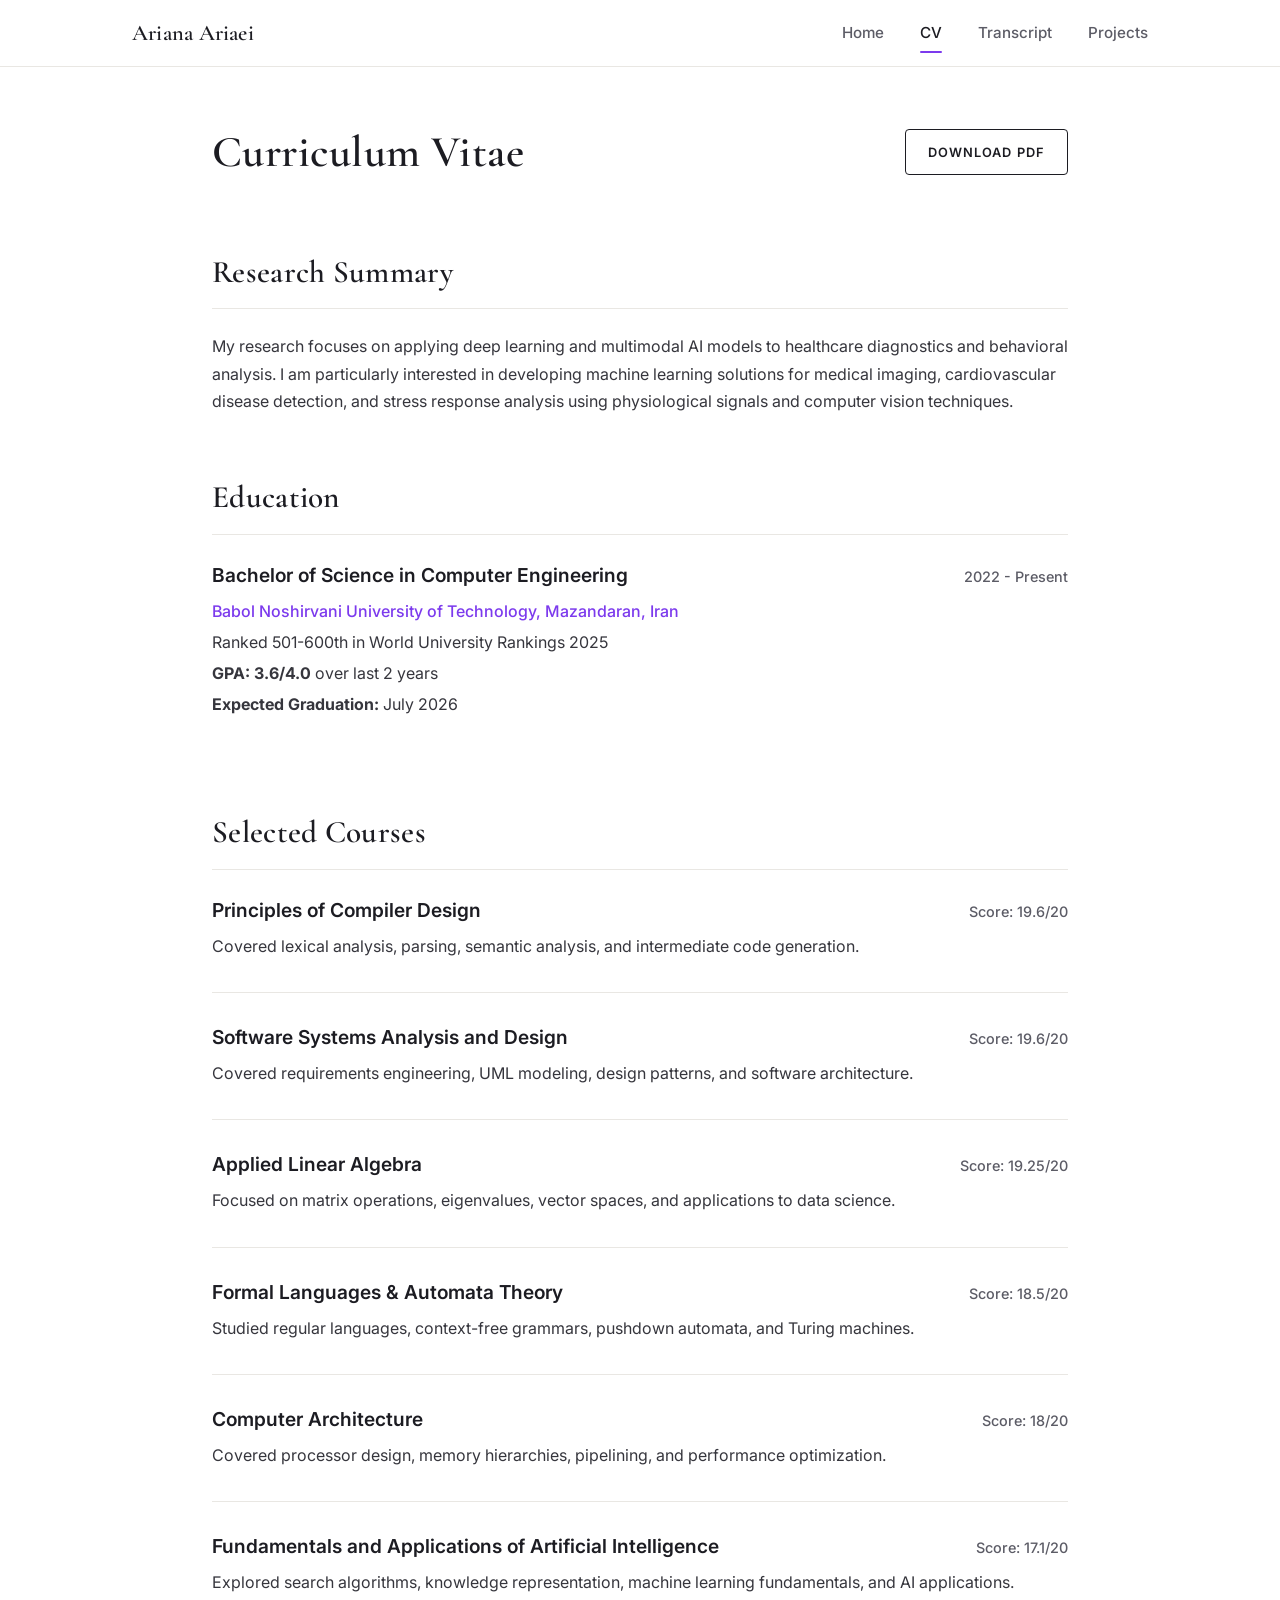
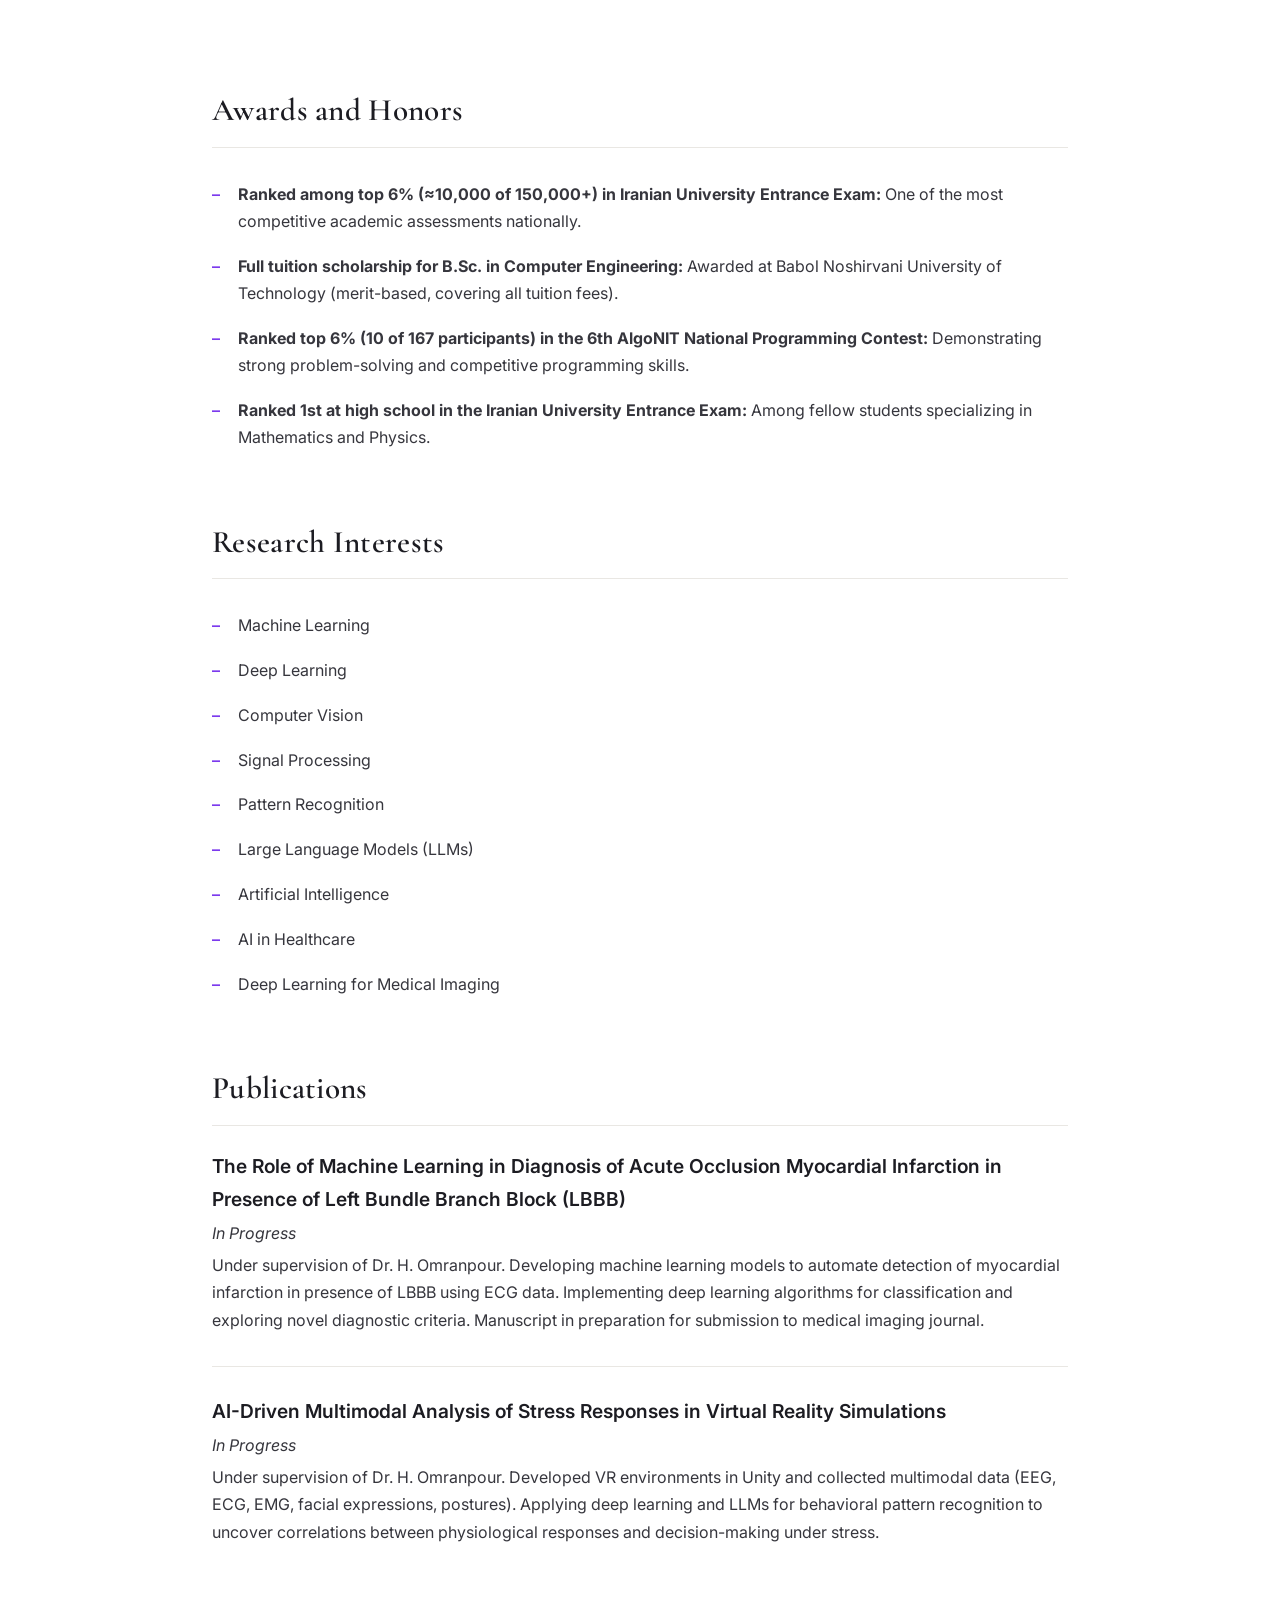
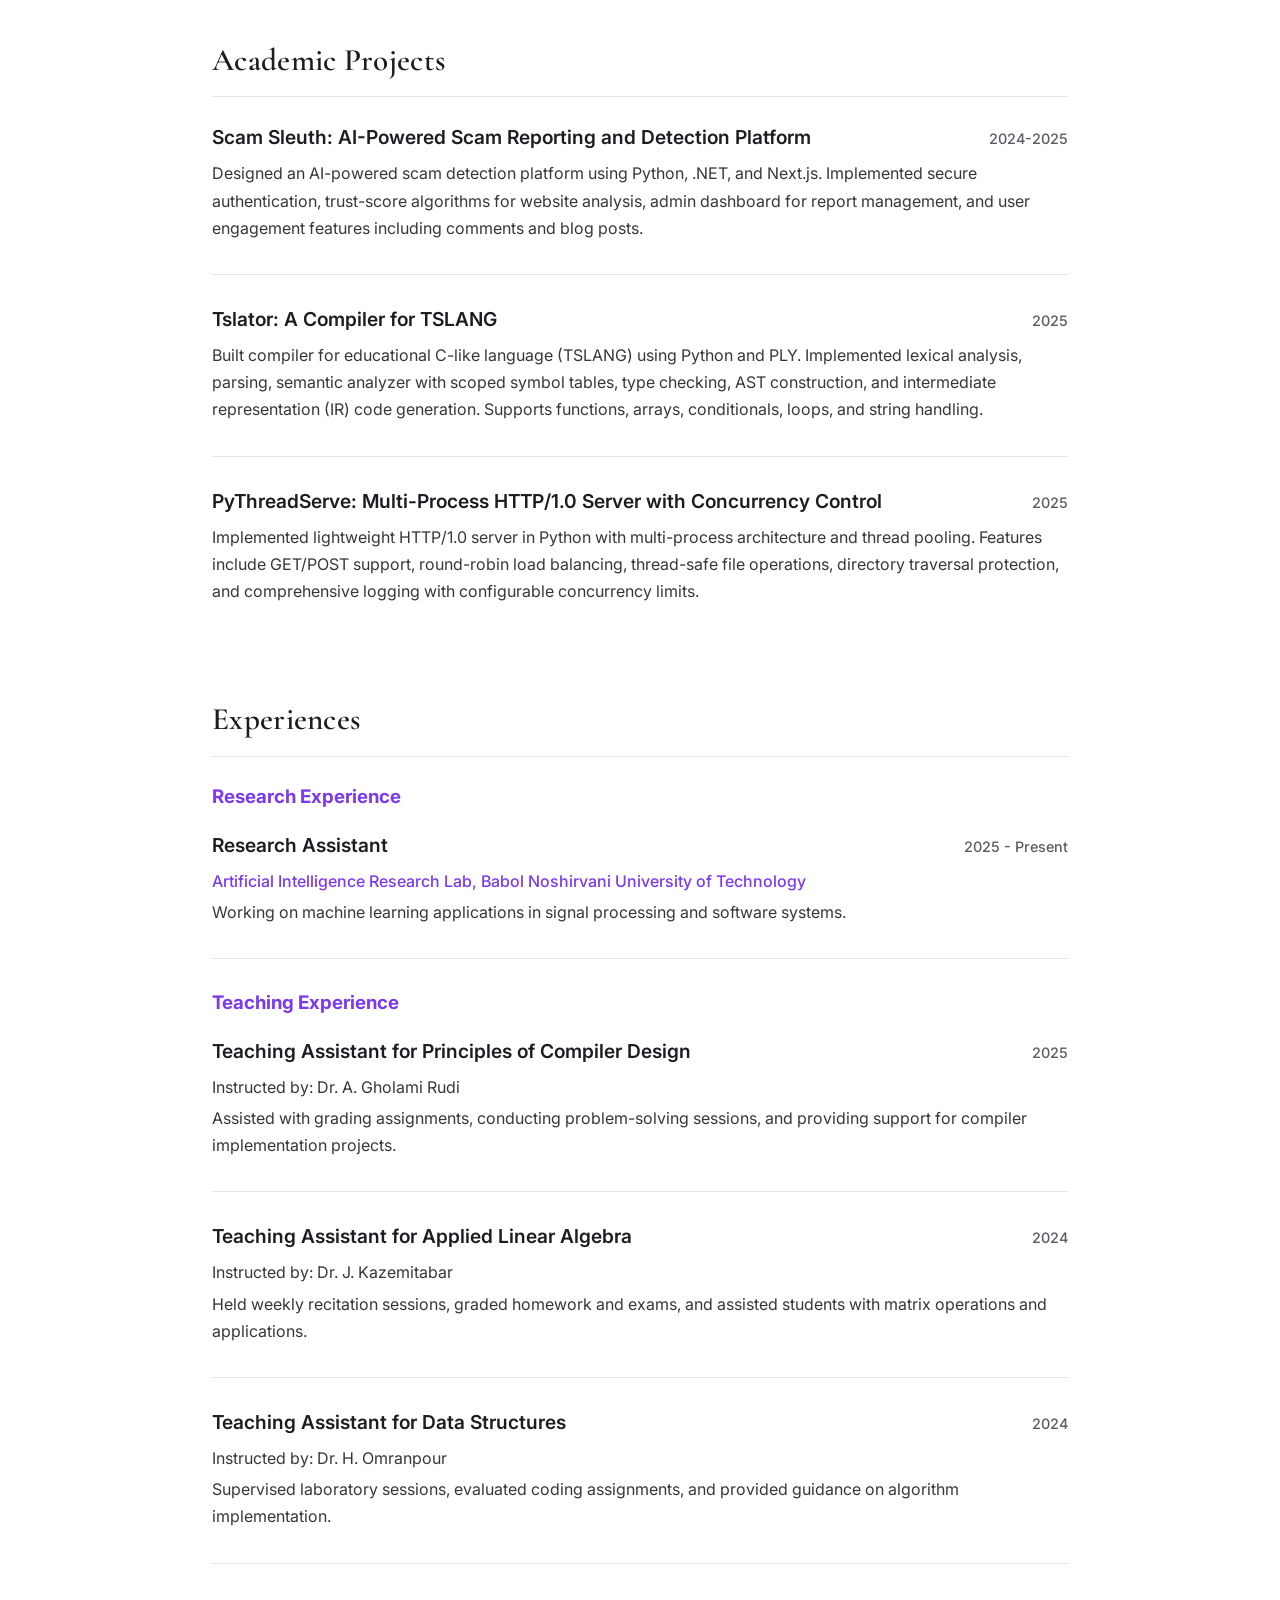
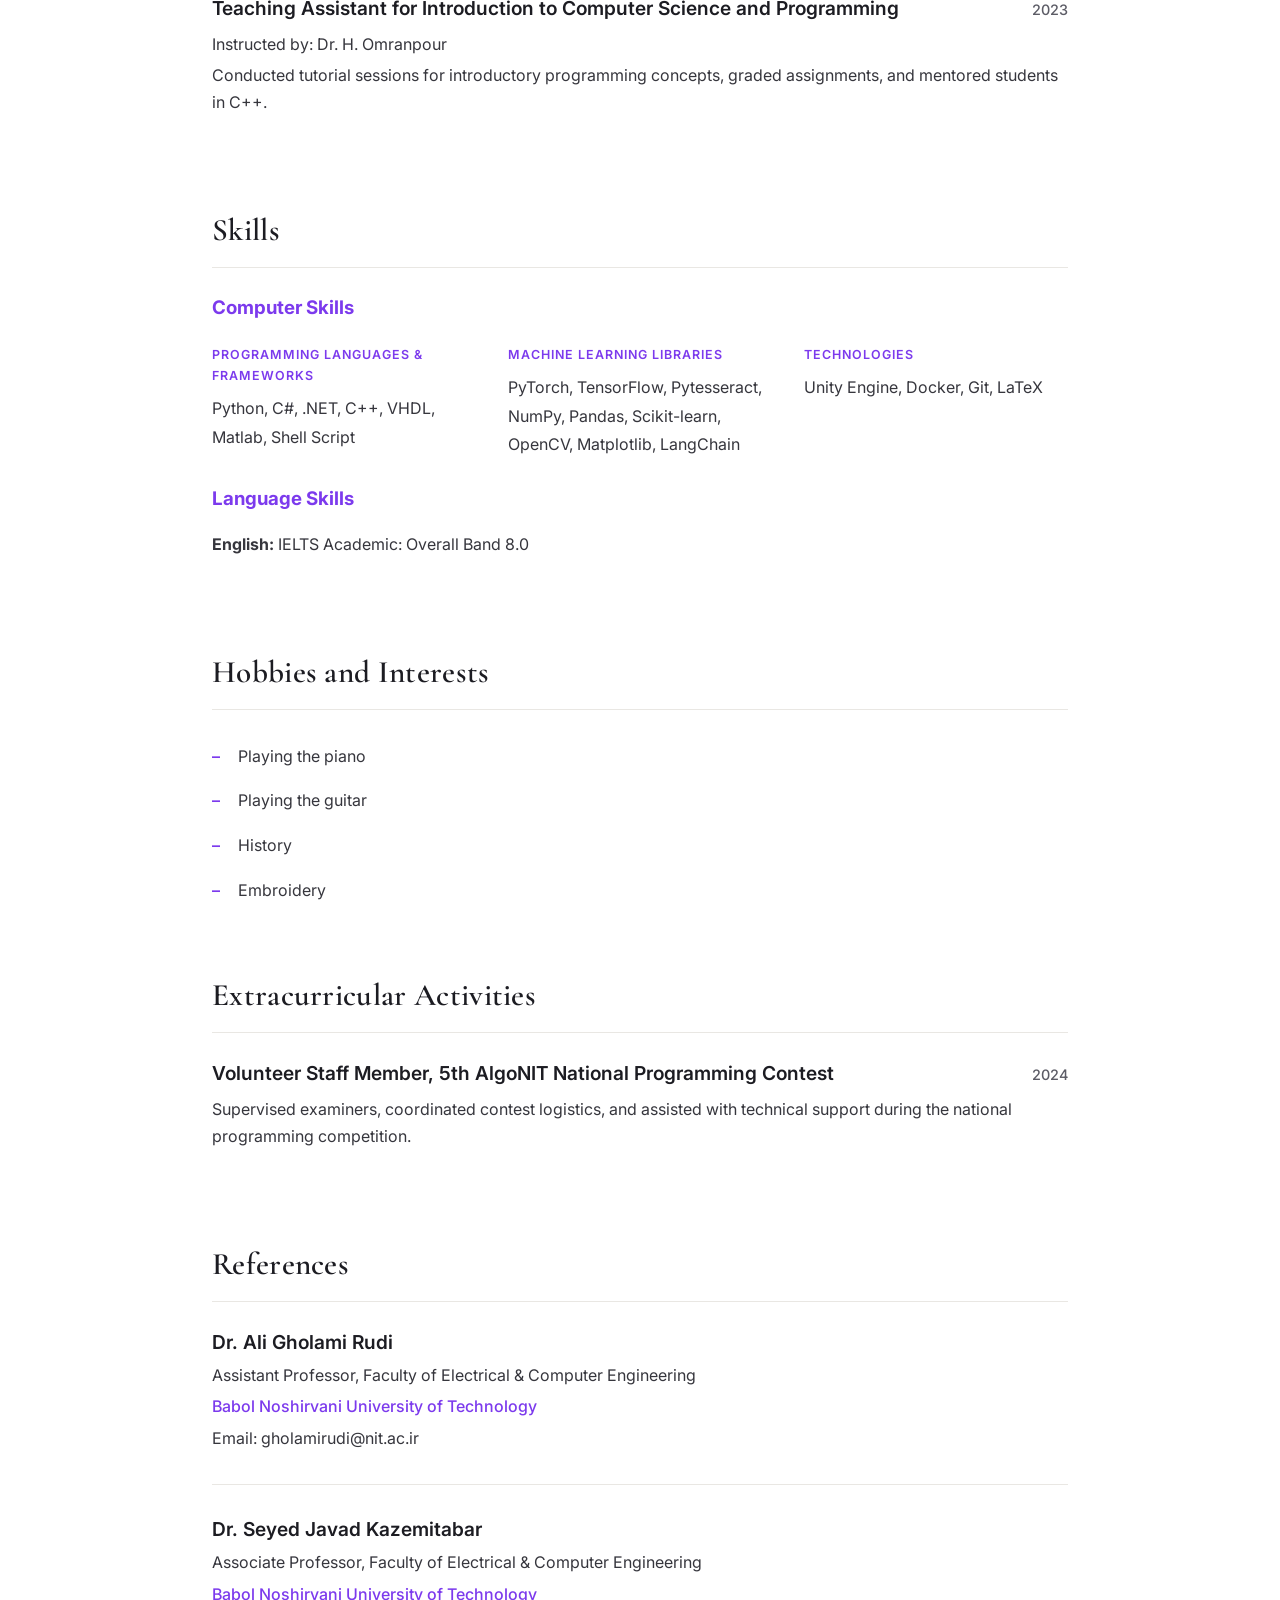
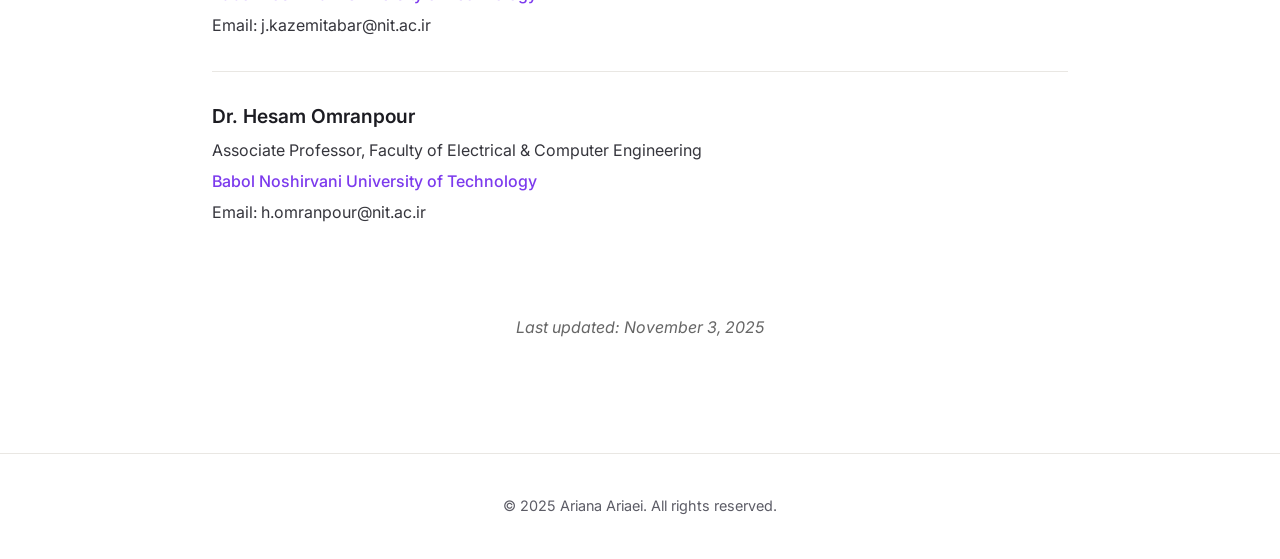
==== commit a4a9402a: "Redesign site with minimal aesthetic and add mobile hamburger menu - Refresh visual design: serif di" ====
--- a/cv.html
+++ b/cv.html
@@ -15,7 +15,7 @@
     <meta property="og:url" content="https://arianaariaei.github.io/cv.html">
     <meta property="og:image" content="https://arianaariaei.github.io/assets/me.png">
     <meta name="twitter:card" content="summary">
-    <link rel="stylesheet" href="assets/styles.css">
+    <link rel="stylesheet" href="assets/styles.css?v=2">
 </head>
 <!-- Google tag (gtag.js) -->
 <script async src="https://www.googletagmanager.com/gtag/js?id=G-6JRJGJR2GJ"></script>
@@ -305,6 +305,6 @@
         <p>&copy; 2025 Ariana Ariaei. All rights reserved.</p>
     </footer>
 
-    <script src="assets/nav.js"></script>
+    <script src="assets/nav.js?v=2"></script>
 </body>
 </html>
--- a/assets/styles.css
+++ b/assets/styles.css
@@ -1,4 +1,6 @@
-/* Reset and Base Styles */
+@import url('https://fonts.googleapis.com/css2?family=Cormorant+Garamond:wght@500;600;700&family=Inter:wght@400;500;600&display=swap');
+
+/* ===== Reset & Base ===== */
 * {
     margin: 0;
     padding: 0;
@@ -6,13 +8,27 @@
 }
 
 :root {
-    --primary-color: #2c3e50;
+    /* Minimal palette */
+    --ink: #1c1c22;
+    --ink-soft: #5c5c66;
+    --paper: #ffffff;
+    --paper-soft: #f7f6f4;
+    --line: #e9e7e3;
+    --accent: #7c3aed;
+    --accent-dark: #6d28d9;
+    --accent-tint: #f3eefe;
+
+    /* Legacy aliases (kept so inline styles keep working) */
+    --primary-color: #1c1c22;
     --secondary-color: #7c3aed;
     --accent-color: #a855f7;
-    --text-color: #333;
-    --light-gray: #f8f9fa;
-    --border-color: #ddd;
-    --shadow: 0 2px 4px rgba(0, 0, 0, 0.1);
+    --text-color: #36363d;
+    --light-gray: #f7f6f4;
+    --border-color: #e9e7e3;
+    --shadow: 0 1px 2px rgba(20, 20, 30, 0.04);
+
+    --font-serif: 'Cormorant Garamond', Georgia, 'Times New Roman', serif;
+    --font-sans: 'Inter', 'Segoe UI', system-ui, -apple-system, sans-serif;
 }
 
 html {
@@ -20,223 +36,292 @@
 }
 
 body {
-    font-family: 'Segoe UI', Tahoma, Geneva, Verdana, sans-serif;
-    line-height: 1.6;
+    font-family: var(--font-sans);
+    line-height: 1.7;
     color: var(--text-color);
-    background-color: #fbfaff;
-}
-
-/* Navigation */
-nav {
-    background: linear-gradient(135deg, var(--primary-color) 0%, #34495e 100%);
-    padding: 1rem 0;
-    box-shadow: var(--shadow);
+    background-color: var(--paper);
+    -webkit-font-smoothing: antialiased;
+    text-rendering: optimizeLegibility;
+}
+
+::selection {
+    background: var(--accent-tint);
+    color: var(--accent-dark);
+}
+
+a {
+    color: var(--accent);
+}
+
+/* ===== Navigation ===== */
+.site-nav {
     position: sticky;
     top: 0;
     z-index: 1000;
-}
-
-nav ul {
+    background: rgba(255, 255, 255, 0.82);
+    backdrop-filter: saturate(180%) blur(12px);
+    -webkit-backdrop-filter: saturate(180%) blur(12px);
+    border-bottom: 1px solid var(--line);
+}
+
+.nav-inner {
+    max-width: 1080px;
+    margin: 0 auto;
+    padding: 0 2rem;
+    height: 66px;
+    display: flex;
+    align-items: center;
+    justify-content: space-between;
+}
+
+.nav-brand {
+    font-family: var(--font-serif);
+    font-size: 1.4rem;
+    font-weight: 600;
+    letter-spacing: 0.01em;
+    color: var(--ink);
+    text-decoration: none;
+}
+
+.nav-links {
     list-style: none;
     display: flex;
+    align-items: center;
+    gap: 2.25rem;
+    margin: 0;
+    padding: 0;
+}
+
+.nav-links a {
+    position: relative;
+    color: var(--ink-soft);
+    text-decoration: none;
+    font-size: 0.95rem;
+    font-weight: 500;
+    padding: 0.25rem 0;
+    transition: color 0.2s ease;
+}
+
+.nav-links a:hover,
+.nav-links a.active {
+    color: var(--ink);
+}
+
+.nav-links a.active::after {
+    content: "";
+    position: absolute;
+    left: 0;
+    right: 0;
+    bottom: -7px;
+    height: 2px;
+    background: var(--accent);
+    border-radius: 2px;
+}
+
+.nav-toggle {
+    display: none;
+    flex-direction: column;
     justify-content: center;
+    gap: 5px;
+    width: 42px;
+    height: 42px;
+    padding: 9px;
+    background: transparent;
+    border: 0;
+    cursor: pointer;
+}
+
+.nav-toggle span {
+    display: block;
+    width: 22px;
+    height: 2px;
+    background: var(--ink);
+    border-radius: 2px;
+    transition: transform 0.25s ease, opacity 0.2s ease;
+}
+
+/* ===== Layout ===== */
+.container {
+    max-width: 920px;
+    margin: 0 auto;
+    padding: 3rem 2rem 2rem;
+}
+
+section {
+    margin: 3.5rem 0;
+}
+
+/* Display headings (serif) */
+.intro h1,
+.page-header h1,
+section h2,
+.cv-section h2,
+.projects-section h2,
+.presentations-section h2,
+.collaborations-section h2,
+.transcript-section h2 {
+    font-family: var(--font-serif);
+    color: var(--ink);
+    font-weight: 600;
+    letter-spacing: 0.01em;
+}
+
+section h2,
+.cv-section h2,
+.projects-section h2,
+.presentations-section h2,
+.collaborations-section h2,
+.transcript-section h2 {
+    font-size: 1.95rem;
+    margin-bottom: 1.5rem;
+    padding-bottom: 0.6rem;
+    border-bottom: 1px solid var(--line);
+}
+
+/* ===== Homepage Hero ===== */
+.hero {
+    margin: 3rem 0 4rem;
+}
+
+.profile-section {
+    display: flex;
+    gap: 3.5rem;
+    align-items: center;
     flex-wrap: wrap;
-    max-width: 1200px;
-    margin: 0 auto;
-    padding: 0 2rem;
-}
-
-nav ul li {
-    margin: 0 1.5rem;
-}
-
-nav ul li a {
-    color: white;
+}
+
+.profile-photo {
+    width: 230px;
+    height: 230px;
+    border-radius: 50%;
+    object-fit: cover;
+    border: 1px solid var(--line);
+    box-shadow: 0 10px 30px rgba(20, 20, 30, 0.10);
+}
+
+.intro h1 {
+    font-size: 3.25rem;
+    line-height: 1.1;
+    margin-bottom: 0.6rem;
+}
+
+.title {
+    font-size: 1.25rem;
+    color: var(--ink-soft);
+    margin-bottom: 0.2rem;
+}
+
+.affiliation {
+    font-size: 1.05rem;
+    color: var(--ink-soft);
+    margin-bottom: 1.25rem;
+}
+
+.contact {
+    margin-top: 1.25rem;
+}
+
+.contact p {
+    margin: 0.4rem 0;
+    color: var(--ink-soft);
+    font-size: 0.98rem;
+}
+
+.contact a {
+    color: var(--accent);
     text-decoration: none;
     font-weight: 500;
+    transition: color 0.2s ease;
+}
+
+.contact a:hover {
+    color: var(--accent-dark);
+    text-decoration: underline;
+    text-underline-offset: 3px;
+}
+
+/* ===== Body content ===== */
+.about p {
     font-size: 1.05rem;
-    padding: 0.5rem 1rem;
-    display: block;
-    transition: background-color 0.3s, color 0.3s;
-    border-radius: 4px;
-}
-
-nav ul li a:hover,
-nav ul li a.active {
-    background-color: var(--secondary-color);
-}
-
-/* Container */
-.container {
-    max-width: 1000px;
-    margin: 0 auto;
-    padding: 2rem;
-}
-
-/* Homepage Styles */
-.hero {
-    margin: 2rem 0 3rem 0;
-    padding: 2.5rem;
-    background: linear-gradient(135deg, #faf5ff 0%, #f4f6f9 100%);
-    border: 1px solid var(--border-color);
-    border-radius: 12px;
-    box-shadow: var(--shadow);
-}
-
-.profile-section {
-    display: flex;
-    gap: 3rem;
-    align-items: center;
-    flex-wrap: wrap;
-}
-
-.profile-photo {
-    width: 250px;
-    height: 250px;
-    border-radius: 50%;
-    object-fit: cover;
-    border: 5px solid #fff;
-    box-shadow: 0 0 0 4px var(--accent-color), 0 6px 16px rgba(124, 58, 237, 0.25);
-}
-
-.intro h1 {
-    color: var(--primary-color);
-    font-size: 2.5rem;
-    margin-bottom: 0.5rem;
-}
-
-.title {
-    font-size: 1.3rem;
-    color: var(--secondary-color);
-    margin-bottom: 0.25rem;
-}
-
-.affiliation {
-    font-size: 1.1rem;
-    color: #666;
-    margin-bottom: 1rem;
-}
-
-.contact {
-    margin-top: 1rem;
-}
-
-.contact p {
-    margin: 0.5rem 0;
-}
-
-.contact a {
-    color: var(--secondary-color);
-    text-decoration: none;
-    font-weight: 500;
-    transition: color 0.3s;
-}
-
-.contact a:hover {
-    color: var(--accent-color);
-    text-decoration: underline;
-}
-
-/* Sections */
-section {
-    margin: 3rem 0;
-}
-
-section h2 {
-    color: var(--primary-color);
-    font-size: 1.8rem;
-    margin-bottom: 1rem;
-    padding-bottom: 0.5rem;
-    border-bottom: 3px solid;
-    border-image: linear-gradient(90deg, var(--secondary-color), var(--accent-color)) 1;
-}
-
-.about p,
-.research-interests ul,
-.news-list {
-    font-size: 1.05rem;
-    line-height: 1.8;
-}
-
-.about p {
-    margin-bottom: 1rem;
+    margin-bottom: 1.1rem;
 }
 
 .research-interests ul {
     list-style: none;
     display: grid;
-    grid-template-columns: repeat(auto-fit, minmax(250px, 1fr));
-    gap: 1rem;
-    margin-top: 1rem;
+    grid-template-columns: repeat(auto-fit, minmax(220px, 1fr));
+    gap: 0.85rem;
+    margin-top: 1.25rem;
 }
 
 .research-interests ul li {
-    padding: 1rem;
-    background-color: var(--light-gray);
-    border-left: 4px solid var(--secondary-color);
-    border-radius: 4px;
-}
-
-.news-list {
-    list-style: none;
-}
-
-.news-list li {
-    padding: 0.75rem 0;
-    border-bottom: 1px solid var(--border-color);
-}
-
-.news-list li:last-child {
-    border-bottom: none;
-}
-
-/* CV Page Styles */
+    position: relative;
+    padding: 0.85rem 1rem 0.85rem 1.7rem;
+    background: var(--paper);
+    border: 1px solid var(--line);
+    border-radius: 8px;
+    font-size: 0.98rem;
+    transition: border-color 0.2s ease;
+}
+
+.research-interests ul li::before {
+    content: "";
+    position: absolute;
+    left: 0.95rem;
+    top: 1.45rem;
+    width: 5px;
+    height: 5px;
+    border-radius: 50%;
+    background: var(--accent);
+}
+
+.research-interests ul li:hover {
+    border-color: var(--accent);
+}
+
+/* ===== Page header (CV / Transcript) ===== */
 .page-header {
     display: flex;
     justify-content: space-between;
     align-items: center;
-    margin-bottom: 2rem;
+    margin-bottom: 2.5rem;
     flex-wrap: wrap;
     gap: 1rem;
 }
 
 .page-header h1 {
-    color: var(--primary-color);
-    font-size: 2.5rem;
+    font-size: 2.75rem;
 }
 
 .download-btn {
     display: inline-block;
-    padding: 0.75rem 1.5rem;
-    background-color: var(--secondary-color);
-    color: white;
+    padding: 0.7rem 1.4rem;
+    background: transparent;
+    color: var(--ink);
     text-decoration: none;
+    border: 1px solid var(--ink);
     border-radius: 4px;
-    font-weight: 500;
-    transition: background-color 0.3s;
+    font-size: 0.8rem;
+    font-weight: 600;
+    letter-spacing: 0.08em;
+    text-transform: uppercase;
+    transition: background-color 0.2s ease, color 0.2s ease;
 }
 
 .download-btn:hover {
-    background-color: var(--primary-color);
-}
-
+    background: var(--ink);
+    color: #fff;
+}
+
+/* ===== CV ===== */
 .cv-section {
-    margin: 3rem 0;
-}
-
-.cv-section h2 {
-    color: var(--primary-color);
-    font-size: 1.8rem;
-    margin-bottom: 1.5rem;
-    padding-bottom: 0.5rem;
-    border-bottom: 3px solid;
-    border-image: linear-gradient(90deg, var(--secondary-color), var(--accent-color)) 1;
+    margin: 3.5rem 0;
 }
 
 .cv-item {
-    margin-bottom: 2rem;
-    padding-bottom: 2rem;
-    border-bottom: 1px solid var(--border-color);
+    margin-bottom: 1.75rem;
+    padding-bottom: 1.75rem;
+    border-bottom: 1px solid var(--line);
 }
 
 .cv-item:last-child {
@@ -247,26 +332,28 @@
     display: flex;
     justify-content: space-between;
     align-items: baseline;
-    margin-bottom: 0.5rem;
+    margin-bottom: 0.4rem;
     flex-wrap: wrap;
     gap: 0.5rem;
 }
 
 .cv-item h3 {
-    color: var(--primary-color);
-    font-size: 1.3rem;
+    color: var(--ink);
+    font-size: 1.2rem;
+    font-weight: 600;
 }
 
 .date {
-    color: #666;
+    color: var(--ink-soft);
     font-weight: 500;
-    font-size: 0.95rem;
+    font-size: 0.9rem;
+    white-space: nowrap;
 }
 
 .institution {
-    color: var(--secondary-color);
+    color: var(--accent);
     font-weight: 500;
-    margin-bottom: 0.5rem;
+    margin-bottom: 0.4rem;
 }
 
 .cv-item p {
@@ -274,11 +361,11 @@
 }
 
 .cv-item ul {
-    margin: 0.75rem 0 0 1.5rem;
+    margin: 0.75rem 0 0 1.25rem;
 }
 
 .cv-item li {
-    margin: 0.5rem 0;
+    margin: 0.4rem 0;
 }
 
 .publication {
@@ -290,29 +377,32 @@
 }
 
 .cv-list li {
-    padding: 0.75rem 0;
-    padding-left: 1.5rem;
+    padding: 0.55rem 0;
+    padding-left: 1.6rem;
     position: relative;
 }
 
 .cv-list li::before {
-    content: "▸";
+    content: "–";
     position: absolute;
     left: 0;
-    color: var(--secondary-color);
-    font-weight: bold;
+    color: var(--accent);
+    font-weight: 600;
 }
 
 .skills-grid {
     display: grid;
-    grid-template-columns: repeat(auto-fit, minmax(250px, 1fr));
+    grid-template-columns: repeat(auto-fit, minmax(230px, 1fr));
     gap: 2rem;
-    margin-top: 1.5rem;
+    margin-top: 1.25rem;
 }
 
 .skills-grid h3 {
-    color: var(--secondary-color);
-    font-size: 1.2rem;
+    color: var(--accent);
+    font-size: 0.78rem;
+    font-weight: 600;
+    letter-spacing: 0.08em;
+    text-transform: uppercase;
     margin-bottom: 0.5rem;
 }
 
@@ -320,125 +410,135 @@
     line-height: 1.8;
 }
 
-/* Transcript Page Styles */
+/* ===== Transcript ===== */
 .transcript-section {
     margin: 3rem 0;
 }
 
-.transcript-section h2 {
-    color: var(--primary-color);
-    font-size: 1.8rem;
+.degree-info {
+    font-size: 1.05rem;
+    color: var(--ink-soft);
+    margin-bottom: 2rem;
+    padding: 1.25rem 1.5rem;
+    background: var(--paper-soft);
+    border: 1px solid var(--line);
+    border-radius: 10px;
+}
+
+.semester {
+    margin: 2.5rem 0;
+}
+
+.semester h3 {
+    color: var(--ink);
+    font-size: 1.2rem;
+    font-weight: 600;
     margin-bottom: 1rem;
-    padding-bottom: 0.5rem;
-    border-bottom: 3px solid;
-    border-image: linear-gradient(90deg, var(--secondary-color), var(--accent-color)) 1;
-}
-
-.degree-info {
-    font-size: 1.1rem;
-    color: #666;
-    margin-bottom: 2rem;
-    padding: 1rem;
-    background-color: var(--light-gray);
-    border-radius: 4px;
-}
-
-.semester {
-    margin: 2rem 0;
-}
-
-.semester h3 {
-    color: var(--primary-color);
-    font-size: 1.3rem;
-    margin-bottom: 1rem;
+    display: flex;
+    align-items: center;
+    gap: 0.75rem;
+}
+
+.badge {
+    display: inline-block;
+    padding: 0.2rem 0.7rem;
+    font-size: 0.7rem;
+    font-weight: 600;
+    letter-spacing: 0.06em;
+    text-transform: uppercase;
+    color: var(--accent-dark);
+    background: var(--accent-tint);
+    border-radius: 20px;
 }
 
 .transcript-table {
     width: 100%;
     border-collapse: collapse;
     margin: 1rem 0;
-    box-shadow: var(--shadow);
-    background-color: white;
+    background: var(--paper);
+    border: 1px solid var(--line);
+    border-radius: 10px;
+    overflow: hidden;
 }
 
 .transcript-table thead {
-    background-color: var(--primary-color);
-    color: white;
+    background: var(--paper-soft);
 }
 
 .transcript-table th,
 .transcript-table td {
-    padding: 1rem;
+    padding: 0.85rem 1rem;
     text-align: left;
-    border-bottom: 1px solid var(--border-color);
+    border-bottom: 1px solid var(--line);
 }
 
 .transcript-table th {
     font-weight: 600;
+    font-size: 0.78rem;
+    letter-spacing: 0.06em;
+    text-transform: uppercase;
+    color: var(--ink-soft);
+}
+
+.transcript-table tbody tr:last-child td {
+    border-bottom: none;
 }
 
 .transcript-table tbody tr:hover {
-    background-color: var(--light-gray);
+    background: var(--paper-soft);
 }
 
 .semester-gpa {
     margin-top: 0.5rem;
     text-align: right;
-    color: var(--secondary-color);
+    color: var(--accent);
 }
 
 .note {
-    color: #666;
-    font-size: 0.95rem;
+    color: var(--ink-soft);
+    font-size: 0.92rem;
     margin-top: 0.5rem;
 }
 
-/* Projects Page Styles */
+/* ===== Projects ===== */
 .projects-section,
 .presentations-section,
 .collaborations-section {
-    margin: 3rem 0;
-}
-
-.projects-section h2,
-.presentations-section h2,
-.collaborations-section h2 {
-    color: var(--primary-color);
-    font-size: 1.8rem;
-    margin-bottom: 1.5rem;
-    padding-bottom: 0.5rem;
-    border-bottom: 3px solid;
-    border-image: linear-gradient(90deg, var(--secondary-color), var(--accent-color)) 1;
+    margin: 3.5rem 0;
 }
 
 .project-card,
 .presentation-card {
-    background-color: white;
-    border: 1px solid var(--border-color);
-    border-radius: 8px;
+    background: var(--paper);
+    border: 1px solid var(--line);
+    border-radius: 12px;
     padding: 2rem;
-    margin-bottom: 2rem;
-    box-shadow: var(--shadow);
-    transition: box-shadow 0.3s, transform 0.3s;
+    margin-bottom: 1.5rem;
+    transition: border-color 0.25s ease, transform 0.25s ease, box-shadow 0.25s ease;
 }
 
 .project-card:hover,
 .presentation-card:hover {
-    box-shadow: 0 4px 12px rgba(0, 0, 0, 0.15);
-    transform: translateY(-2px);
+    border-color: #d8d4cd;
+    transform: translateY(-3px);
+    box-shadow: 0 14px 30px rgba(20, 20, 30, 0.06);
 }
 
 .project-card h3,
 .presentation-card h3 {
-    color: var(--primary-color);
-    font-size: 1.4rem;
-    margin-bottom: 0.75rem;
+    color: var(--ink);
+    font-size: 1.3rem;
+    font-weight: 600;
+    margin-bottom: 0.6rem;
 }
 
 .project-meta,
 .presentation-meta {
-    color: #666;
-    font-size: 0.95rem;
+    color: var(--accent);
+    font-size: 0.82rem;
+    font-weight: 500;
+    letter-spacing: 0.04em;
+    text-transform: uppercase;
     margin-bottom: 1rem;
 }
 
@@ -446,31 +546,32 @@
 .presentation-description {
     line-height: 1.8;
     margin-bottom: 1.5rem;
+    color: var(--text-color);
 }
 
 .project-tags {
     display: flex;
     flex-wrap: wrap;
     gap: 0.5rem;
-    margin-bottom: 1rem;
+    margin-bottom: 1.25rem;
 }
 
 .tag {
     display: inline-block;
-    padding: 0.4rem 0.8rem;
-    background-color: var(--light-gray);
-    color: var(--primary-color);
-    border: 1px solid var(--border-color);
+    padding: 0.35rem 0.85rem;
+    background: var(--paper);
+    color: var(--ink-soft);
+    border: 1px solid var(--line);
     border-radius: 20px;
-    font-size: 0.85rem;
+    font-size: 0.8rem;
     font-weight: 500;
-    transition: background-color 0.3s, color 0.3s, border-color 0.3s;
+    transition: background-color 0.2s ease, color 0.2s ease, border-color 0.2s ease;
 }
 
 .tag:hover {
-    background-color: var(--secondary-color);
+    background: var(--accent);
     color: #fff;
-    border-color: var(--secondary-color);
+    border-color: var(--accent);
 }
 
 .project-links,
@@ -482,19 +583,20 @@
 
 .project-links a,
 .presentation-links a {
-    color: var(--secondary-color);
+    color: var(--ink);
     text-decoration: none;
     font-weight: 500;
-    padding: 0.5rem 1rem;
-    border: 2px solid var(--secondary-color);
+    font-size: 0.9rem;
+    padding: 0.5rem 1.1rem;
+    border: 1px solid var(--line);
     border-radius: 4px;
-    transition: background-color 0.3s, color 0.3s;
+    transition: border-color 0.2s ease, color 0.2s ease;
 }
 
 .project-links a:hover,
 .presentation-links a:hover {
-    background-color: var(--secondary-color);
-    color: white;
+    border-color: var(--accent);
+    color: var(--accent);
 }
 
 .collaborations-section p {
@@ -502,19 +604,87 @@
     line-height: 1.8;
 }
 
-/* Footer */
+/* ===== Footer ===== */
 footer {
-    background: linear-gradient(135deg, var(--primary-color) 0%, #34495e 100%);
-    color: white;
+    border-top: 1px solid var(--line);
+    color: var(--ink-soft);
     text-align: center;
-    padding: 2rem;
-    margin-top: 4rem;
-}
-
-/* Responsive Design */
+    padding: 2.5rem 2rem;
+    margin-top: 5rem;
+    font-size: 0.9rem;
+}
+
+/* ===== Responsive ===== */
 @media (max-width: 768px) {
     .container {
-        padding: 1rem;
+        padding: 2rem 1.25rem;
+    }
+
+    .nav-inner {
+        height: 58px;
+        padding: 0 1.25rem;
+        position: relative;
+    }
+
+    .nav-toggle {
+        display: flex;
+    }
+
+    .site-nav.open .nav-toggle span:nth-child(1) {
+        transform: translateY(7px) rotate(45deg);
+    }
+
+    .site-nav.open .nav-toggle span:nth-child(2) {
+        opacity: 0;
+    }
+
+    .site-nav.open .nav-toggle span:nth-child(3) {
+        transform: translateY(-7px) rotate(-45deg);
+    }
+
+    .nav-links {
+        position: absolute;
+        top: 100%;
+        left: 0;
+        right: 0;
+        flex-direction: column;
+        align-items: stretch;
+        gap: 0;
+        background: rgba(255, 255, 255, 0.98);
+        backdrop-filter: saturate(180%) blur(12px);
+        -webkit-backdrop-filter: saturate(180%) blur(12px);
+        border-bottom: 1px solid var(--line);
+        box-shadow: 0 14px 28px rgba(20, 20, 30, 0.07);
+        padding: 0.25rem 1.25rem 0.75rem;
+        opacity: 0;
+        transform: translateY(-8px);
+        pointer-events: none;
+        transition: opacity 0.2s ease, transform 0.2s ease;
+    }
+
+    .site-nav.open .nav-links {
+        opacity: 1;
+        transform: translateY(0);
+        pointer-events: auto;
+    }
+
+    .nav-links a {
+        display: block;
+        padding: 0.9rem 0;
+        font-size: 1.05rem;
+        border-bottom: 1px solid var(--line);
+    }
+
+    .nav-links li:last-child a {
+        border-bottom: none;
+    }
+
+    .nav-links a.active {
+        color: var(--accent);
+    }
+
+    .nav-links a.active::after {
+        display: none;
     }
 
     .profile-section {
@@ -524,21 +694,12 @@
     }
 
     .profile-photo {
-        width: 200px;
-        height: 200px;
+        width: 190px;
+        height: 190px;
     }
 
     .intro h1 {
-        font-size: 2rem;
-    }
-
-    nav ul {
-        flex-direction: column;
-        align-items: center;
-    }
-
-    nav ul li {
-        margin: 0.5rem 0;
+        font-size: 2.4rem;
     }
 
     .page-header {
@@ -546,13 +707,17 @@
         align-items: flex-start;
     }
 
+    .page-header h1 {
+        font-size: 2.25rem;
+    }
+
     .transcript-table {
         font-size: 0.9rem;
     }
 
     .transcript-table th,
     .transcript-table td {
-        padding: 0.75rem 0.5rem;
+        padding: 0.7rem 0.6rem;
     }
 
     .skills-grid {
@@ -562,23 +727,28 @@
 
 @media (max-width: 480px) {
     .intro h1 {
-        font-size: 1.75rem;
+        font-size: 2.1rem;
     }
 
     .title {
         font-size: 1.1rem;
     }
 
-    section h2 {
-        font-size: 1.5rem;
+    section h2,
+    .cv-section h2,
+    .projects-section h2,
+    .presentations-section h2,
+    .collaborations-section h2,
+    .transcript-section h2 {
+        font-size: 1.6rem;
     }
 
     .transcript-table {
-        font-size: 0.8rem;
+        font-size: 0.82rem;
     }
 
     .transcript-table th,
     .transcript-table td {
-        padding: 0.5rem 0.25rem;
-    }
-}+        padding: 0.55rem 0.4rem;
+    }
+}
